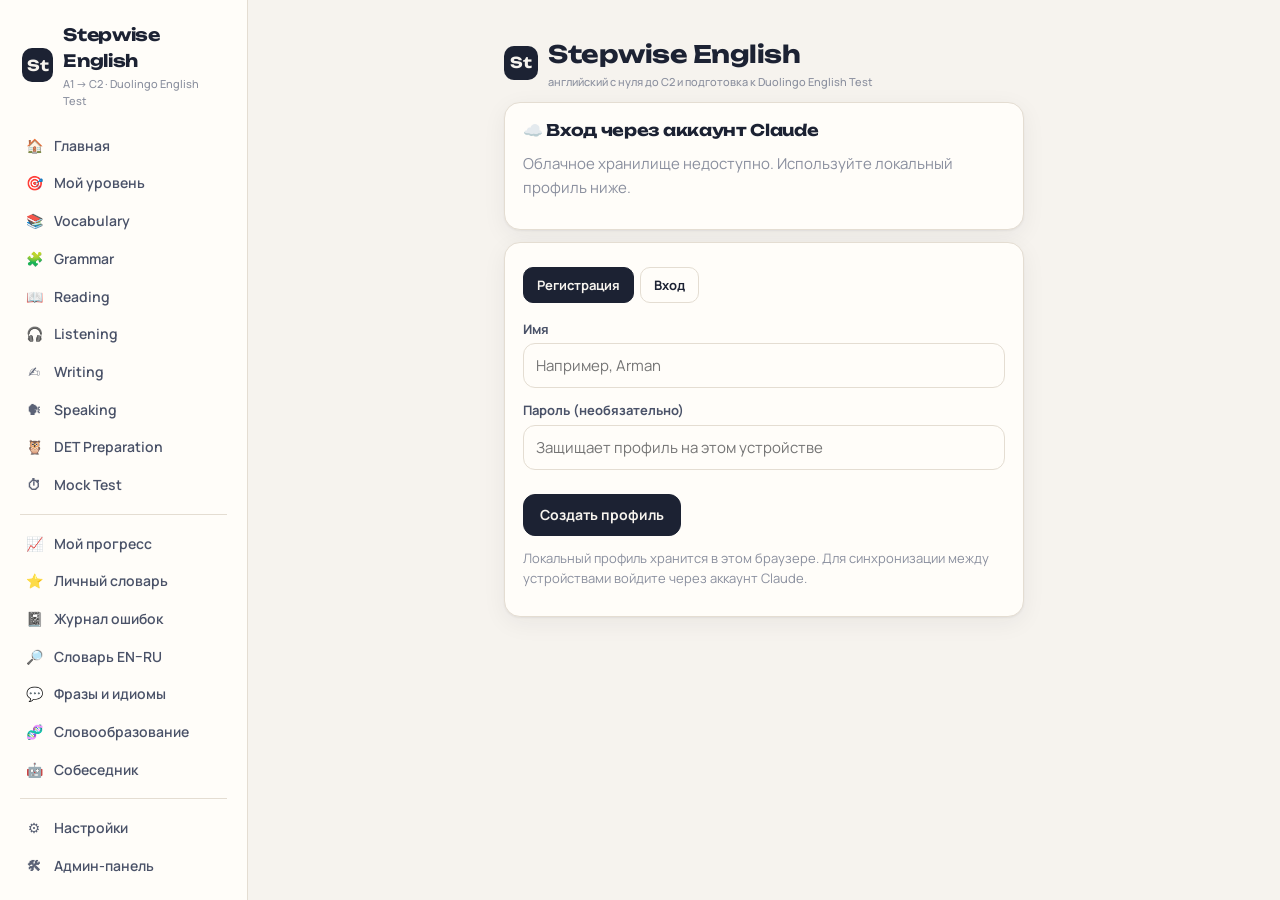
==== index.html @ ab7b6c10 "Stepwise English: платформа изучения английского A1–C2 и подготовки к DET Co-Authored-By: Claude Opu" ====
<!DOCTYPE html>
<html lang="ru">
<head>
<meta charset="utf-8">
<meta name="viewport" content="width=device-width, initial-scale=1">
<title>Stepwise English — английский A1–C2 и подготовка к DET</title>
<link rel="preconnect" href="https://fonts.googleapis.com">
<link href="https://fonts.googleapis.com/css2?family=Manrope:wght@400;500;600;700;800&family=Unbounded:wght@600;700&family=Noto+Sans:wght@400;500&display=swap" rel="stylesheet">
<style>
:root{
  --bg:#f6f3ee;--surface:#fffdf9;--surface2:#f0ebe3;--ink:#1c2233;--ink2:#4a5268;--muted:#8a8f9e;
  --line:#e4ddd2;--accent:#e2553f;--accent-soft:#fbe3dd;--teal:#1d8a7a;--teal-soft:#d9f0eb;
  --gold:#c98b12;--gold-soft:#f7ead0;--violet:#5b4fc4;--violet-soft:#e6e3fa;--bad:#c63a3a;--good:#1d8a5a;
  --radius:16px;--shadow:0 1px 2px rgba(28,34,51,.06),0 6px 24px rgba(28,34,51,.06);
  --font:"Manrope",system-ui,sans-serif;--display:"Unbounded","Manrope",sans-serif;
}
[data-theme=dark]{
  --bg:#12151e;--surface:#1a1e2a;--surface2:#232838;--ink:#eef0f5;--ink2:#b7bccb;--muted:#7d8397;
  --line:#2c3244;--accent:#ff7a63;--accent-soft:#3a2420;--teal:#3cc2ac;--teal-soft:#183530;
  --gold:#e8b44a;--gold-soft:#3a3020;--violet:#9a90ff;--violet-soft:#27254a;--bad:#ff6b6b;--good:#4bd08f;
  --shadow:0 1px 2px rgba(0,0,0,.3),0 8px 28px rgba(0,0,0,.25);
}
*{box-sizing:border-box}
html,body{margin:0;background:var(--bg);color:var(--ink);font-family:var(--font);font-size:15px;line-height:1.55}
button,input,select,textarea{font:inherit;color:inherit}
a{color:var(--teal)}
.app{display:grid;grid-template-columns:248px 1fr;min-height:100vh}
.side{position:sticky;top:0;height:100vh;overflow-y:auto;padding:18px 12px;border-right:1px solid var(--line);background:var(--surface)}
.brand{display:flex;align-items:center;gap:10px;padding:4px 10px 18px;font-family:var(--display);font-weight:700;font-size:17px;letter-spacing:-.02em}
.brand .logo{width:34px;height:34px;border-radius:10px;background:var(--ink);color:var(--bg);display:grid;place-items:center;font-size:15px}
.brand small{display:block;font-family:var(--font);font-weight:500;font-size:11px;color:var(--muted);letter-spacing:0}
.nav a{display:flex;align-items:center;gap:10px;padding:8px 12px;border-radius:10px;color:var(--ink2);text-decoration:none;font-weight:600;font-size:14px}
.nav a:hover{background:var(--surface2)}
.nav a.on{background:var(--ink);color:var(--bg)}
.nav .ic{width:20px;text-align:center;opacity:.9}
.nav .sep{height:1px;background:var(--line);margin:10px 8px}
.main{min-width:0;padding:28px clamp(16px,4vw,48px) 80px;max-width:1180px}
.topbar{display:none}
h1,h2,h3{font-family:var(--display);letter-spacing:-.02em;line-height:1.2;margin:0 0 .5em}
h1{font-size:28px}h2{font-size:20px}h3{font-size:16px}
p{margin:0 0 .8em}
.sub{color:var(--ink2);margin-top:-4px}
.muted{color:var(--muted)}
.grid{display:grid;gap:14px}
.g2{grid-template-columns:repeat(auto-fill,minmax(300px,1fr))}
.g3{grid-template-columns:repeat(auto-fill,minmax(220px,1fr))}
.g4{grid-template-columns:repeat(auto-fill,minmax(170px,1fr))}
.card{background:var(--surface);border:1px solid var(--line);border-radius:var(--radius);padding:18px;box-shadow:var(--shadow)}
.card.link{cursor:pointer;transition:transform .15s,border-color .15s}
.card.link:hover{transform:translateY(-2px);border-color:var(--ink2)}
.card h3{margin-bottom:6px}
.row{display:flex;gap:10px;align-items:center;flex-wrap:wrap}
.between{justify-content:space-between}
.stack>*+*{margin-top:12px}
.btn{display:inline-flex;align-items:center;gap:8px;border:1px solid var(--line);background:var(--surface);padding:9px 16px;border-radius:12px;cursor:pointer;font-weight:700;font-size:14px;transition:all .12s}
.btn:hover{border-color:var(--ink2)}
.btn.pri{background:var(--ink);color:var(--bg);border-color:var(--ink)}
.btn.acc{background:var(--accent);color:#fff;border-color:var(--accent)}
.btn.sm{padding:5px 10px;font-size:13px;border-radius:9px}
.btn.ghost{background:transparent;border-color:transparent}
.btn:disabled{opacity:.45;cursor:not-allowed}
.icon-btn{width:34px;height:34px;border-radius:50%;border:1px solid var(--line);background:var(--surface);cursor:pointer;display:inline-grid;place-items:center;font-size:14px;padding:0}
.icon-btn:hover{border-color:var(--teal);color:var(--teal)}
.icon-btn.speaking{background:var(--teal);color:#fff;border-color:var(--teal)}
.pill{display:inline-block;padding:2px 9px;border-radius:99px;font-size:12px;font-weight:700;background:var(--surface2);color:var(--ink2)}
.lv{font-family:var(--display);font-size:11px;padding:3px 8px;border-radius:7px;font-weight:700;color:#fff}
.lv-A1{background:#3a9d6e}.lv-A2{background:#2a8a9e}.lv-B1{background:#4f6fd1}.lv-B2{background:#7a52c7}.lv-C1{background:#c2477d}.lv-C2{background:#c9552f}
input[type=text],input[type=search],input[type=number],input[type=password],select,textarea{width:100%;border:1px solid var(--line);background:var(--surface);border-radius:12px;padding:10px 12px;outline:none}
input:focus,select:focus,textarea:focus{border-color:var(--teal);box-shadow:0 0 0 3px var(--teal-soft)}
textarea{min-height:140px;resize:vertical;line-height:1.6}
label.f{display:block;font-weight:700;font-size:13px;margin-bottom:4px;color:var(--ink2)}
.bar{height:8px;border-radius:99px;background:var(--surface2);overflow:hidden}
.bar>i{display:block;height:100%;background:var(--teal);border-radius:99px;transition:width .4s}
.hero{background:var(--ink);color:var(--bg);border-radius:22px;padding:26px;position:relative;overflow:hidden}
.hero h1{color:var(--bg)}
.hero .sub{color:rgba(255,255,255,.7)}
[data-theme=dark] .hero{background:linear-gradient(135deg,#2a2f45,#1f2433);color:var(--ink)}
[data-theme=dark] .hero h1{color:var(--ink)}
.hero:after{content:"";position:absolute;right:-60px;top:-60px;width:220px;height:220px;border-radius:50%;background:var(--accent);opacity:.25}
.stat{font-family:var(--display);font-size:26px;font-weight:700}
.stat-l{font-size:12px;color:var(--muted);font-weight:600;text-transform:uppercase;letter-spacing:.04em}
.tabs{display:flex;gap:6px;flex-wrap:wrap;margin:6px 0 16px}
.tab{padding:7px 13px;border-radius:10px;border:1px solid var(--line);background:var(--surface);cursor:pointer;font-weight:700;font-size:13px}
.tab.on{background:var(--ink);color:var(--bg);border-color:var(--ink)}
table.t{width:100%;border-collapse:collapse;font-size:14px}
table.t th,table.t td{text-align:left;padding:8px 10px;border-bottom:1px solid var(--line);vertical-align:top}
table.t th{font-size:12px;color:var(--muted);text-transform:uppercase;letter-spacing:.04em}
.formula{font-family:ui-monospace,Menlo,monospace;background:var(--violet-soft);color:var(--violet);padding:10px 14px;border-radius:10px;font-weight:600;margin:6px 0}
.ex{border-left:3px solid var(--teal);padding:4px 12px;margin:6px 0}
.ex .ru{color:var(--muted);font-size:13.5px}
.warn{background:var(--gold-soft);border-radius:12px;padding:12px 14px}
.note{background:var(--teal-soft);border-radius:12px;padding:12px 14px}
.err{background:var(--accent-soft);border-radius:12px;padding:12px 14px}
.opt{display:block;width:100%;text-align:left;padding:12px 14px;border:1.5px solid var(--line);background:var(--surface);border-radius:12px;cursor:pointer;font-weight:600;margin:6px 0}
.opt:hover{border-color:var(--ink2)}
.opt.ok{border-color:var(--good);background:color-mix(in srgb,var(--good) 12%,var(--surface))}
.opt.no{border-color:var(--bad);background:color-mix(in srgb,var(--bad) 12%,var(--surface))}
.opt.sel{border-color:var(--teal);background:var(--teal-soft)}
.fb-ok{color:var(--good);font-weight:700}.fb-no{color:var(--bad);font-weight:700}
.flash{min-height:260px;display:flex;flex-direction:column;align-items:center;justify-content:center;text-align:center;gap:10px}
.flash .w{font-family:var(--display);font-size:34px;font-weight:700}
.ipa{font-family:"Noto Sans",system-ui,sans-serif;color:var(--violet)}
.rupr{color:var(--accent);font-weight:700}
.wcard{display:grid;grid-template-columns:1fr auto;gap:4px 12px;padding:12px 14px;border:1px solid var(--line);border-radius:14px;background:var(--surface);cursor:pointer}
.wcard:hover{border-color:var(--ink2)}
.wcard b{font-size:16px}
.modal-bg{position:fixed;inset:0;background:rgba(10,12,20,.55);display:flex;align-items:flex-start;justify-content:center;padding:5vh 12px;z-index:50;overflow-y:auto;animation:fade .15s}
.modal{background:var(--surface);border-radius:20px;max-width:720px;width:100%;padding:24px;box-shadow:0 20px 60px rgba(0,0,0,.3);position:relative}
.modal .x{position:absolute;right:14px;top:14px}
@keyframes fade{from{opacity:0}to{opacity:1}}
@keyframes up{from{opacity:0;transform:translateY(8px)}to{opacity:1;transform:none}}
.view{animation:up .25s}
.toast{position:fixed;bottom:20px;left:50%;transform:translateX(-50%);background:var(--ink);color:var(--bg);padding:10px 18px;border-radius:12px;font-weight:700;z-index:99;animation:up .2s}
.reading-text{font-size:17px;line-height:1.85}
.reading-text .tw{cursor:pointer;border-radius:4px}
.reading-text .tw:hover{background:var(--gold-soft)}
.reading-text .hl{background:var(--gold-soft)}
.pop{position:absolute;z-index:60;background:var(--surface);border:1px solid var(--line);box-shadow:var(--shadow);border-radius:14px;padding:12px 14px;max-width:300px;font-size:14px}
.diff del{color:var(--bad);text-decoration:line-through}
.diff ins{color:var(--good);text-decoration:none;font-weight:700}
.timer{font-family:var(--display);font-weight:700;font-size:18px;padding:4px 12px;border-radius:10px;background:var(--surface2)}
.timer.low{background:var(--accent);color:#fff}
.ctest input{width:auto;display:inline-block;padding:2px 4px;border-radius:6px;font-family:ui-monospace,monospace;font-size:15px;border:1px solid var(--line);min-width:2ch}
.ctest{line-height:2.3;font-size:16px}
.chips{display:flex;flex-wrap:wrap;gap:6px}
.chip{padding:6px 12px;border:1.5px solid var(--line);border-radius:10px;background:var(--surface);cursor:pointer;font-weight:600}
.chip.on{border-color:var(--teal);background:var(--teal-soft)}
.chat{display:flex;flex-direction:column;gap:10px;max-height:52vh;overflow-y:auto;padding:4px}
.msg{max-width:80%;padding:10px 14px;border-radius:14px;white-space:pre-wrap}
.msg.me{align-self:flex-end;background:var(--ink);color:var(--bg)}
.msg.bot{align-self:flex-start;background:var(--surface2)}
.msg .corr{margin-top:6px;font-size:13px;background:var(--gold-soft);color:var(--ink);padding:6px 9px;border-radius:9px}
.heat{display:grid;grid-template-columns:repeat(30,1fr);gap:3px}
.heat i{aspect-ratio:1;border-radius:3px;background:var(--surface2)}
.photo{width:100%;max-width:460px;border-radius:14px;border:1px solid var(--line);display:block}
.kbd{font-family:ui-monospace,monospace;background:var(--surface2);padding:1px 6px;border-radius:5px;font-size:12px}
.mic.on{background:var(--accent);color:#fff;border-color:var(--accent)}
.hide{display:none!important}
@media (max-width:880px){
  .app{grid-template-columns:1fr}
  .side{position:fixed;left:0;top:0;width:260px;z-index:40;transform:translateX(-100%);transition:transform .2s}
  .side.open{transform:none;box-shadow:0 0 0 100vmax rgba(0,0,0,.4)}
  .topbar{display:flex;align-items:center;gap:10px;position:sticky;top:0;z-index:30;background:var(--bg);padding:10px 14px;border-bottom:1px solid var(--line)}
  .main{padding:18px 14px 80px}
  h1{font-size:23px}
  .flash .w{font-size:28px}
}

</style>
</head>
<body>
<div class="app">
  <aside class="side" id="side">
    <div class="brand"><span class="logo">St</span><div>Stepwise English<small>A1 → C2 · Duolingo English Test</small></div></div>
    <nav class="nav" id="nav"></nav>
  </aside>
  <div>
    <div class="topbar"><button class="icon-btn" id="menuBtn" aria-label="Меню">☰</button><b style="font-family:var(--display)">Stepwise English</b></div>
    <main class="main" id="view"></main>
  </div>
</div>
<script>
const VOCAB_RAW = {};
// Формат строки: word|pos|перевод|IPA (UK)|русская подсказка|пример|перевод примера|тема|доп. (f:формы;s:синонимы;a:антонимы;c:сочетания;m:типичная ошибка)
VOCAB_RAW.A1 = `
hello|int|привет, здравствуйте|həˈləʊ|хэло́у|Hello, my name is Anna.|Здравствуйте, меня зовут Анна.|greet|s:hi;c:say hello
goodbye|int|до свидания|ˌɡʊdˈbaɪ|гудба́й|Goodbye, see you tomorrow!|До свидания, увидимся завтра!|greet|s:bye
please|adv|пожалуйста (просьба)|pliːz|пли:з|Can I have some water, please?|Можно мне воды, пожалуйста?|greet|m:В ответ на «спасибо» говорят не please, а You're welcome.
thank you|phr|спасибо|ˈθæŋk juː|сэ́нк ю: (θ — язык между зубами)|Thank you for your help.|Спасибо за помощь.|greet|s:thanks;c:thank you very much
sorry|adj|извините, жаль|ˈsɒri|со́ри|Sorry, I'm late.|Извините, я опоздал.|greet|c:I'm sorry;m:Чтобы привлечь внимание, лучше Excuse me, а не Sorry.
name|n|имя|neɪm|нэйм|What's your name?|Как тебя зовут?|greet|c:first name, surname
friend|n|друг, подруга|frend|фрэнд|She is my best friend.|Она моя лучшая подруга.|family|c:best friend, make friends
mother|n|мама, мать|ˈmʌðə|ма́зэ (ð — звонкий межзубный)|My mother is a doctor.|Моя мама — врач.|family|s:mum (UK), mom (US)
father|n|папа, отец|ˈfɑːðə|фа́:зэ|My father works in a bank.|Мой папа работает в банке.|family|s:dad
brother|n|брат|ˈbrʌðə|бра́зэ|I have one brother.|У меня один брат.|family
sister|n|сестра|ˈsɪstə|си́стэ|My sister is ten.|Моей сестре десять лет.|family
son|n|сын|sʌn|сан|Their son is a student.|Их сын — студент.|family
daughter|n|дочь|ˈdɔːtə|до́:тэ|They have a daughter.|У них есть дочь.|family|m:gh не читается
husband|n|муж|ˈhʌzbənd|ха́збэнд|Her husband is from Spain.|Её муж из Испании.|family
wife|n|жена|waɪf|вайф (w — губы трубочкой)|His wife is a teacher.|Его жена — учительница.|family|f:wives
child|n|ребёнок|tʃaɪld|чайлд|The child is sleeping.|Ребёнок спит.|family|f:children
baby|n|младенец|ˈbeɪbi|бэ́йби|The baby is crying.|Малыш плачет.|family
parents|n|родители|ˈpeərənts|пэ́эрэнтс|My parents live in Almaty.|Мои родители живут в Алматы.|family|m:parents — только родители, а не все родственники (relatives)
apple|n|яблоко|ˈæpl|э́пл (æ — широкое «э»)|I eat an apple every day.|Я ем яблоко каждый день.|food|c:apple juice
bread|n|хлеб|bred|брэд|We need some bread.|Нам нужен хлеб.|food|m:Неисчисляемое: some bread, a loaf of bread
water|n|вода|ˈwɔːtə|уо́:тэ|Can I have a glass of water?|Можно стакан воды?|food|m:Неисчисляемое: не «a water», а a glass of water
milk|n|молоко|mɪlk|милк|I drink milk in the morning.|Я пью молоко утром.|food
coffee|n|кофе|ˈkɒfi|ко́фи|Would you like some coffee?|Хотите кофе?|food
tea|n|чай|tiː|ти:|I drink tea with lemon.|Я пью чай с лимоном.|food
egg|n|яйцо|eɡ|эг|I have two eggs for breakfast.|На завтрак я ем два яйца.|food
cheese|n|сыр|tʃiːz|чи:з|This cheese is very good.|Этот сыр очень вкусный.|food
meat|n|мясо|miːt|ми:т|I don't eat meat.|Я не ем мясо.|food
fish|n|рыба|fɪʃ|фиш|We have fish for dinner.|На ужин у нас рыба.|food
rice|n|рис|raɪs|райс|Rice is popular in Asia.|Рис популярен в Азии.|food
breakfast|n|завтрак|ˈbrekfəst|брэ́кфэст|I have breakfast at 8.|Я завтракаю в 8.|food|c:have breakfast;m:Без артикля: have breakfast, не have a breakfast
lunch|n|обед|lʌntʃ|ланч|Let's have lunch together.|Давай пообедаем вместе.|food
dinner|n|ужин|ˈdɪnə|ди́нэ|Dinner is ready!|Ужин готов!|food
eat|v|есть, кушать|iːt|и:т|What do you eat for lunch?|Что ты ешь на обед?|food|f:ate, eaten
drink|v|пить|drɪŋk|дринк|I drink a lot of water.|Я пью много воды.|food|f:drank, drunk
house|n|дом (здание)|haʊs|ха́ус|They live in a big house.|Они живут в большом доме.|home|m:house — здание, home — «дом» как место, где живёшь
home|n|дом (родной)|həʊm|хо́ум|I go home at six.|Я иду домой в шесть.|home|m:go home — без предлога to
room|n|комната|ruːm|ру:м|My room is small.|Моя комната маленькая.|home
kitchen|n|кухня|ˈkɪtʃɪn|ки́чин|Mum is in the kitchen.|Мама на кухне.|home
bedroom|n|спальня|ˈbedruːm|бэ́друм|The bedroom is upstairs.|Спальня наверху.|home
table|n|стол|ˈteɪbl|тэ́йбл|The keys are on the table.|Ключи на столе.|home
chair|n|стул|tʃeə|чэ́э|Sit on this chair.|Садись на этот стул.|home
bed|n|кровать|bed|бэд|I go to bed at eleven.|Я ложусь спать в одиннадцать.|home|c:go to bed, make the bed
door|n|дверь|dɔː|до:|Please close the door.|Закрой, пожалуйста, дверь.|home
window|n|окно|ˈwɪndəʊ|уи́ндоу|Open the window, please.|Открой окно, пожалуйста.|home
shirt|n|рубашка|ʃɜːt|шё:т|He is wearing a white shirt.|На нём белая рубашка.|clothes
dress|n|платье|dres|дрэс|What a beautiful dress!|Какое красивое платье!|clothes
shoes|n|обувь, туфли|ʃuːz|шу:з|These shoes are new.|Эти туфли новые.|clothes
jacket|n|куртка, пиджак|ˈdʒækɪt|джэ́кит|Take your jacket, it's cold.|Возьми куртку, холодно.|clothes
trousers|n|брюки|ˈtraʊzəz|тра́узэз|My trousers are black.|Мои брюки чёрные.|clothes|s:pants (US);m:Всегда мн. число: my trousers are
hat|n|шляпа, шапка|hæt|хэт|Put on your hat.|Надень шапку.|clothes
wear|v|носить (одежду)|weə|уэ́э|I wear glasses.|Я ношу очки.|clothes|f:wore, worn;m:wear — носить на себе, carry — нести в руках
wake up|phr|просыпаться|weɪk ʌp|уэйк ап|I wake up at seven.|Я просыпаюсь в семь.|routine|f:woke up, woken up
get up|phr|вставать|ɡet ʌp|гэт ап|I get up early.|Я встаю рано.|routine
work|v|работать|wɜːk|уё:к|She works in an office.|Она работает в офисе.|routine|m:work — также «работа» (неисчисляемое): I have a lot of work
sleep|v|спать|sliːp|сли:п|Babies sleep a lot.|Младенцы много спят.|routine|f:slept, slept
wash|v|мыть, умываться|wɒʃ|уош|Wash your hands.|Помой руки.|routine
cook|v|готовить (еду)|kʊk|кук|My dad cooks very well.|Мой папа отлично готовит.|routine|m:cook — также «повар», а cooker — плита
go|v|идти, ехать|ɡəʊ|го́у|I go to school by bus.|Я езжу в школу на автобусе.|routine|f:went, gone
come|v|приходить|kʌm|кам|Come here, please.|Подойди сюда, пожалуйста.|routine|f:came, come
day|n|день|deɪ|дэй|Have a nice day!|Хорошего дня!|time
week|n|неделя|wiːk|уи:к|I work five days a week.|Я работаю пять дней в неделю.|time
month|n|месяц|mʌnθ|манс (θ — глухой межзубный)|My birthday is next month.|Мой день рождения в следующем месяце.|time
year|n|год|jɪə|йи́э|I am twenty years old.|Мне двадцать лет.|time|m:years old — не «have 20 years»
today|adv|сегодня|təˈdeɪ|тэдэ́й|It's hot today.|Сегодня жарко.|time
tomorrow|adv|завтра|təˈmɒrəʊ|тэмо́роу|See you tomorrow.|Увидимся завтра.|time
yesterday|adv|вчера|ˈjestədeɪ|йе́стэдэй|I was at home yesterday.|Вчера я был дома.|time
morning|n|утро|ˈmɔːnɪŋ|мо́:нинг|Good morning!|Доброе утро!|time|c:in the morning
evening|n|вечер|ˈiːvnɪŋ|и́:внинг|We watch TV in the evening.|Вечером мы смотрим телевизор.|time
night|n|ночь|naɪt|найт|Good night!|Спокойной ночи!|time|c:at night
hour|n|час|ˈaʊə|а́уэ (h не читается)|The lesson is one hour long.|Урок длится час.|time|m:an hour — с артиклем an, т.к. h немая
weather|n|погода|ˈweðə|уэ́зэ|The weather is nice today.|Сегодня хорошая погода.|weather|m:Неисчисляемое: не «a nice weather»
sun|n|солнце|sʌn|сан|The sun is shining.|Светит солнце.|weather
rain|n|дождь|reɪn|рэйн|I love the rain.|Я люблю дождь.|weather|c:heavy rain
snow|n|снег|snəʊ|сно́у|There is a lot of snow.|Много снега.|weather
hot|adj|жаркий, горячий|hɒt|хот|It's very hot in summer.|Летом очень жарко.|weather|a:cold
cold|adj|холодный|kəʊld|ко́улд|The water is cold.|Вода холодная.|weather|a:hot
red|adj|красный|red|рэд|I have a red car.|У меня красная машина.|colour
blue|adj|синий, голубой|bluː|блу:|The sky is blue.|Небо голубое.|colour
green|adj|зелёный|ɡriːn|гри:н|Green is my favourite colour.|Зелёный — мой любимый цвет.|colour
yellow|adj|жёлтый|ˈjeləʊ|йе́лоу|Bananas are yellow.|Бананы жёлтые.|colour
black|adj|чёрный|blæk|блэк|She has black hair.|У неё чёрные волосы.|colour|a:white
white|adj|белый|waɪt|уайт|Snow is white.|Снег белый.|colour
dog|n|собака|dɒɡ|дог|My dog is very friendly.|Моя собака очень дружелюбная.|animals
cat|n|кошка|kæt|кэт|The cat is on the sofa.|Кошка на диване.|animals
bird|n|птица|bɜːd|бё:д|A bird is singing.|Поёт птица.|animals
horse|n|лошадь|hɔːs|хо:с|Can you ride a horse?|Ты умеешь ездить верхом?|animals
music|n|музыка|ˈmjuːzɪk|мью́:зик|I listen to music every day.|Я слушаю музыку каждый день.|hobby|c:listen to music
book|n|книга|bʊk|бук|This book is interesting.|Эта книга интересная.|hobby|c:read a book
game|n|игра|ɡeɪm|гэйм|Let's play a game.|Давай поиграем.|hobby
play|v|играть|pleɪ|плэй|I play football on Sundays.|Я играю в футбол по воскресеньям.|hobby|m:play football (без the), play the piano (с the)
read|v|читать|riːd|ри:д|I read before bed.|Я читаю перед сном.|hobby|f:read /red/, read /red/
swim|v|плавать|swɪm|суим|Can you swim?|Ты умеешь плавать?|hobby|f:swam, swum
like|v|нравиться, любить|laɪk|лайк|I like chocolate.|Я люблю шоколад.|hobby|m:like + -ing: I like reading
love|v|любить|lʌv|лав|I love my family.|Я люблю свою семью.|hobby
school|n|школа|skuːl|ску:л|My school is near my house.|Моя школа рядом с домом.|school|c:at school, go to school
teacher|n|учитель|ˈtiːtʃə|ти́:чэ|Our teacher is very kind.|Наш учитель очень добрый.|school
student|n|студент, ученик|ˈstjuːdnt|стью́:дэнт|I am a student.|Я студент.|school
pen|n|ручка|pen|пэн|Can I borrow your pen?|Можно взять твою ручку?|school
learn|v|учить, изучать|lɜːn|лё:н|I learn English.|Я изучаю английский.|school|m:learn — учиться самому, teach — учить кого-то
write|v|писать|raɪt|райт|Write your name here.|Напиши здесь своё имя.|school|f:wrote, written
city|n|город|ˈsɪti|си́ти|London is a big city.|Лондон — большой город.|city|f:cities
street|n|улица|striːt|стри:т|I live on Green Street.|Я живу на Грин-стрит.|city|c:on the street
shop|n|магазин|ʃɒp|шоп|The shop opens at nine.|Магазин открывается в девять.|shop|s:store (US)
park|n|парк|pɑːk|па:к|Let's go to the park.|Пойдём в парк.|city
hospital|n|больница|ˈhɒspɪtl|хо́спитл|She is in hospital.|Она в больнице.|health
bank|n|банк|bæŋk|бэнк|The bank is closed today.|Банк сегодня закрыт.|city
car|n|машина, автомобиль|kɑː|ка:|My car is old.|Моя машина старая.|transport
bus|n|автобус|bʌs|бас|I take the bus to work.|Я езжу на работу на автобусе.|transport|c:by bus, take the bus
train|n|поезд|treɪn|трэйн|The train leaves at 10.|Поезд отправляется в 10.|transport
plane|n|самолёт|pleɪn|плэйн|We go by plane.|Мы летим самолётом.|transport
bike|n|велосипед|baɪk|байк|I ride my bike to school.|Я езжу в школу на велосипеде.|transport|s:bicycle
buy|v|покупать|baɪ|бай|I want to buy a new phone.|Я хочу купить новый телефон.|shop|f:bought, bought
money|n|деньги|ˈmʌni|ма́ни|I don't have much money.|У меня мало денег.|shop|m:Неисчисляемое: money is, не «money are»
price|n|цена|praɪs|прайс|What's the price of this bag?|Какая цена у этой сумки?|shop
cheap|adj|дешёвый|tʃiːp|чи:п|This hotel is cheap.|Этот отель дешёвый.|shop|a:expensive
expensive|adj|дорогой|ɪkˈspensɪv|икспэ́нсив|London is expensive.|Лондон дорогой.|shop|a:cheap
head|n|голова|hed|хэд|I have a headache.|У меня болит голова.|health
doctor|n|врач|ˈdɒktə|до́ктэ|You should see a doctor.|Тебе стоит сходить к врачу.|health
ill|adj|больной|ɪl|ил|I feel ill today.|Мне сегодня плохо.|health|s:sick
hotel|n|отель, гостиница|həʊˈtel|хоутэ́л|Our hotel is near the sea.|Наш отель у моря.|travel|m:Ударение на второй слог
holiday|n|отпуск, каникулы|ˈhɒlədeɪ|хо́лэдэй|We are on holiday.|Мы в отпуске.|travel|s:vacation (US);c:go on holiday
country|n|страна|ˈkʌntri|ка́нтри|Kazakhstan is a big country.|Казахстан — большая страна.|countries|f:countries
English|adj|английский|ˈɪŋɡlɪʃ|и́нглиш|I speak English.|Я говорю по-английски.|countries|m:Языки и национальности пишутся с заглавной буквы
job|n|работа, должность|dʒɒb|джоб|I love my job.|Я люблю свою работу.|jobs|m:job — исчисляемое (a job), work — неисчисляемое
nurse|n|медсестра, медбрат|nɜːs|нё:с|My aunt is a nurse.|Моя тётя — медсестра.|jobs
driver|n|водитель|ˈdraɪvə|дра́йвэ|He is a taxi driver.|Он таксист.|jobs
one|num|один|wʌn|уан|I have one cat.|У меня одна кошка.|numbers
three|num|три|θriː|сри: (θ — язык между зубами)|Three plus two is five.|Три плюс два — пять.|numbers|m:θ — не «с» и не «ф»: кончик языка между зубами
twenty|num|двадцать|ˈtwenti|туэ́нти|She is twenty.|Ей двадцать.|numbers
hundred|num|сто|ˈhʌndrəd|ха́ндрэд|A hundred people came.|Пришло сто человек.|numbers|m:two hundred — без -s
big|adj|большой|bɪɡ|биг|It's a big dog.|Это большая собака.|home|a:small;s:large
small|adj|маленький|smɔːl|смо:л|I live in a small town.|Я живу в маленьком городе.|home|a:big
good|adj|хороший|ɡʊd|гуд|This is a good idea.|Это хорошая идея.|greet|f:better, best;a:bad
bad|adj|плохой|bæd|бэд|The weather is bad.|Погода плохая.|weather|f:worse, worst;a:good
new|adj|новый|njuː|нью:|I have a new job.|У меня новая работа.|shop|a:old
old|adj|старый|əʊld|о́улд|My grandfather is old.|Мой дедушка старый.|family|a:new, young
happy|adj|счастливый, довольный|ˈhæpi|хэ́пи|I am very happy.|Я очень счастлив.|greet|a:sad
want|v|хотеть|wɒnt|уонт|I want a cup of tea.|Я хочу чашку чая.|shop|m:want to do: I want to go (не «I want go»)
have|v|иметь|hæv|хэв|I have two sisters.|У меня две сестры.|family|f:had, had
know|v|знать|nəʊ|но́у|I don't know.|Я не знаю.|school|f:knew, known;m:k не читается
speak|v|говорить|spiːk|спи:к|Do you speak English?|Вы говорите по-английски?|countries|f:spoke, spoken
`;
VOCAB_RAW.A2 = `
travel|v|путешествовать|ˈtrævl|трэ́вл|I love to travel by train.|Я люблю путешествовать на поезде.|travel2|c:travel abroad;m:travel — глагол/неисч., trip — конкретная поездка
trip|n|поездка|trɪp|трип|We had a great trip to Turkey.|У нас была отличная поездка в Турцию.|travel2|c:business trip, take a trip
passport|n|паспорт|ˈpɑːspɔːt|па́:спо:т|Don't forget your passport.|Не забудь паспорт.|travel2
luggage|n|багаж|ˈlʌɡɪdʒ|ла́гидж|My luggage is too heavy.|Мой багаж слишком тяжёлый.|travel2|s:baggage;m:Неисчисляемое: не «luggages»
ticket|n|билет|ˈtɪkɪt|ти́кит|I booked two tickets online.|Я забронировал два билета онлайн.|travel2|c:return ticket, one-way ticket
abroad|adv|за границей, за границу|əˈbrɔːd|эбро́:д|She works abroad.|Она работает за границей.|travel2|m:go abroad — без to
book|v|бронировать|bʊk|бук|I need to book a hotel.|Мне нужно забронировать отель.|travel2
arrive|v|прибывать|əˈraɪv|эра́йв|We arrived in Paris at night.|Мы прибыли в Париж ночью.|travel2|m:arrive in (город/страна), arrive at (здание); не «arrive to»
leave|v|уезжать, покидать; оставлять|liːv|ли:в|The train leaves at six.|Поезд уходит в шесть.|travel2|f:left, left
career|n|карьера|kəˈrɪə|кэри́э|She wants a career in medicine.|Она хочет карьеру в медицине.|work2|m:Ударение на второй слог
salary|n|зарплата|ˈsæləri|сэ́лэри|The salary is good.|Зарплата хорошая.|work2|s:wages
manager|n|менеджер, руководитель|ˈmænɪdʒə|мэ́ниджэ|Talk to the manager.|Поговорите с менеджером.|work2
interview|n|собеседование, интервью|ˈɪntəvjuː|и́нтэвью:|I have a job interview tomorrow.|Завтра у меня собеседование.|work2
colleague|n|коллега|ˈkɒliːɡ|ко́ли:г|My colleagues are friendly.|Мои коллеги дружелюбные.|work2
experience|n|опыт|ɪkˈspɪəriəns|икспи́эриэнс|Do you have any experience?|У вас есть опыт?|work2|m:опыт работы — неисч.: experience; «случай» — исч.: an experience
computer|n|компьютер|kəmˈpjuːtə|кэмпью́:тэ|I work on a computer all day.|Я весь день работаю за компьютером.|tech
download|v|скачивать|ˌdaʊnˈləʊd|даунло́уд|Download the app for free.|Скачайте приложение бесплатно.|tech
password|n|пароль|ˈpɑːswɜːd|па́:суё:д|Never share your password.|Никогда не сообщайте свой пароль.|tech
website|n|веб-сайт|ˈwebsaɪt|уэ́бсайт|Check our website.|Посмотрите наш сайт.|tech
message|n|сообщение|ˈmesɪdʒ|мэ́сидж|I sent you a message.|Я отправил тебе сообщение.|comm|c:send a message, leave a message
call|v|звонить|kɔːl|ко:л|Call me later.|Позвони мне позже.|comm|m:call somebody — без предлога: call me, не «call to me»
answer|v|отвечать|ˈɑːnsə|а́:нсэ|Please answer the question.|Пожалуйста, ответь на вопрос.|comm|m:answer the question — без to
explain|v|объяснять|ɪkˈspleɪn|икспле́йн|Can you explain this rule to me?|Можешь объяснить мне это правило?|comm|m:explain something to somebody, не «explain me»
relationship|n|отношения|rɪˈleɪʃnʃɪp|рилэ́йшншип|They have a good relationship.|У них хорошие отношения.|rel
married|adj|женатый, замужняя|ˈmærid|мэ́рид|They got married last year.|Они поженились в прошлом году.|rel|c:get married to somebody;m:married to, не «married with»
boyfriend|n|парень (бойфренд)|ˈbɔɪfrend|бо́йфрэнд|Her boyfriend is Italian.|Её парень — итальянец.|rel
angry|adj|сердитый, злой|ˈæŋɡri|э́нгри|Why are you angry?|Почему ты злишься?|emo|c:angry with somebody, angry about something
worried|adj|обеспокоенный|ˈwʌrid|уа́рид|I'm worried about the exam.|Я переживаю из-за экзамена.|emo|c:worried about
tired|adj|уставший|ˈtaɪəd|та́йэд|I'm too tired to cook.|Я слишком устал, чтобы готовить.|emo
bored|adj|скучающий|bɔːd|бо:д|I'm bored. Let's go out.|Мне скучно. Пойдём куда-нибудь.|emo|m:I'm bored — мне скучно; I'm boring — я скучный человек!
surprised|adj|удивлённый|səˈpraɪzd|сэпра́йзд|I was surprised by the news.|Я был удивлён новостью.|emo
afraid|adj|испуганный|əˈfreɪd|эфрэ́йд|She is afraid of spiders.|Она боится пауков.|emo|c:afraid of;s:scared
healthy|adj|здоровый, полезный|ˈhelθi|хэ́лси|Vegetables are healthy.|Овощи полезны.|life|a:unhealthy
exercise|n|упражнение, физкультура|ˈeksəsaɪz|э́ксэсайз|Exercise is good for you.|Физические упражнения полезны.|life|c:do exercise, take exercise
diet|n|рацион, диета|ˈdaɪət|да́йэт|I'm on a diet.|Я на диете.|life|c:a healthy diet, go on a diet
pain|n|боль|peɪn|пэйн|I have a pain in my back.|У меня болит спина.|life
medicine|n|лекарство; медицина|ˈmedsn|мэ́дсн|Take this medicine twice a day.|Принимайте это лекарство дважды в день.|life
exam|n|экзамен|ɪɡˈzæm|игзэ́м|I passed the exam!|Я сдал экзамен!|edu|c:pass/fail an exam, take an exam;m:«сдавать» = take, «сдать» = pass
subject|n|предмет (учебный)|ˈsʌbdʒɪkt|са́бджикт|Maths is my favourite subject.|Математика — мой любимый предмет.|edu
university|n|университет|ˌjuːnɪˈvɜːsəti|ю:нивё́:сэти|She studies at university.|Она учится в университете.|edu|m:a university — с a, т.к. начинается со звука /j/
mountain|n|гора|ˈmaʊntən|ма́унтэн|We climbed a mountain.|Мы поднялись на гору.|nature
river|n|река|ˈrɪvə|ри́вэ|The river is very wide.|Река очень широкая.|nature
forest|n|лес|ˈfɒrɪst|фо́рист|There are bears in the forest.|В лесу есть медведи.|nature
beach|n|пляж|biːtʃ|би:ч|Let's go to the beach.|Пойдём на пляж.|nature
island|n|остров|ˈaɪlənd|а́йлэнд|They live on an island.|Они живут на острове.|nature|m:s не читается
film|n|фильм|fɪlm|филм|Did you see the new film?|Ты видел новый фильм?|ent|s:movie (US)
concert|n|концерт|ˈkɒnsət|ко́нсэт|We went to a rock concert.|Мы ходили на рок-концерт.|ent
ticket office|n|касса|ˈtɪkɪt ˌɒfɪs|ти́кит офис|Buy tickets at the ticket office.|Купите билеты в кассе.|ent
match|n|матч|mætʃ|мэч|Did you watch the match?|Ты смотрел матч?|sport
team|n|команда|tiːm|ти:м|Our team won!|Наша команда выиграла!|sport
win|v|выигрывать|wɪn|уин|Who won the game?|Кто выиграл игру?|sport|f:won, won;a:lose;m:win a game, beat a person
lose|v|проигрывать; терять|luːz|лу:з|I lost my keys.|Я потерял ключи.|sport|f:lost, lost;m:Не путать с loose /luːs/ — свободный
spend|v|тратить; проводить (время)|spend|спэнд|I spend a lot on food.|Я много трачу на еду.|money|f:spent, spent;c:spend time
save|v|копить; спасать|seɪv|сэйв|I'm saving money for a car.|Я коплю деньги на машину.|money
pay|v|платить|peɪ|пэй|Can I pay by card?|Можно оплатить картой?|money|f:paid, paid;m:pay for something: pay for the ticket
cash|n|наличные|kæʃ|кэш|Do you have any cash?|У тебя есть наличные?|money
borrow|v|брать взаймы|ˈbɒrəʊ|бо́роу|Can I borrow your pen?|Можно одолжить твою ручку?|money|m:borrow — брать, lend — давать: Can you lend me?
clean|v|убирать, чистить|kliːn|кли:н|I clean my room on Saturdays.|Я убираю комнату по субботам.|house2
wash up|phr|мыть посуду|wɒʃ ˈʌp|уош ап|I'll wash up after dinner.|Я помою посуду после ужина.|house2|s:do the washing-up
neighbour|n|сосед|ˈneɪbə|нэ́йбэ|Our neighbours are noisy.|Наши соседи шумные.|city2|m:gh не читается; US: neighbor
traffic|n|движение, пробки|ˈtræfɪk|трэ́фик|There's a lot of traffic today.|Сегодня большие пробки.|city2|c:traffic jam;m:Неисчисляемое
crowded|adj|переполненный|ˈkraʊdɪd|кра́удид|The metro is crowded.|Метро переполнено.|city2
plan|n|план|plæn|плэн|What are your plans for the weekend?|Какие у тебя планы на выходные?|future|c:make plans
hope|v|надеяться|həʊp|хо́уп|I hope to see you soon.|Надеюсь скоро увидеться.|future
probably|adv|вероятно|ˈprɒbəbli|про́бэбли|I'll probably stay at home.|Я, вероятно, останусь дома.|future
remember|v|помнить|rɪˈmembə|римэ́мбэ|I remember my first day at school.|Я помню свой первый день в школе.|past|m:remember to do (не забыть сделать) / remember doing (помнить, что сделал)
forget|v|забывать|fəˈɡet|фэгэ́т|Don't forget to call me.|Не забудь мне позвонить.|past|f:forgot, forgotten
ago|adv|тому назад|əˈɡəʊ|эго́у|I met him two years ago.|Я встретил его два года назад.|past|m:ago ставится после периода и только с Past Simple
already|adv|уже|ɔːlˈredi|о:лрэ́ди|I've already eaten.|Я уже поел.|past
decide|v|решать|dɪˈsaɪd|диса́йд|We decided to stay.|Мы решили остаться.|future|c:decide to do
choose|v|выбирать|tʃuːz|чу:з|Choose the right answer.|Выберите правильный ответ.|future|f:chose, chosen
believe|v|верить|bɪˈliːv|били́:в|I don't believe you.|Я тебе не верю.|comm|c:believe in
important|adj|важный|ɪmˈpɔːtnt|импо́:тэнт|This is very important.|Это очень важно.|work2
difficult|adj|трудный|ˈdɪfɪkəlt|ди́фикэлт|The test was difficult.|Тест был трудным.|edu|s:hard;a:easy
easy|adj|лёгкий|ˈiːzi|и́:зи|This exercise is easy.|Это упражнение лёгкое.|edu|a:difficult
quiet|adj|тихий|ˈkwaɪət|куа́йэт|It's a quiet street.|Это тихая улица.|city2|m:Не путать с quite /kwaɪt/ — довольно
dangerous|adj|опасный|ˈdeɪndʒərəs|дэ́йнджэрэс|Swimming here is dangerous.|Здесь опасно плавать.|nature|a:safe
famous|adj|знаменитый|ˈfeɪməs|фэ́ймэс|He's a famous singer.|Он знаменитый певец.|ent|c:famous for
`;
VOCAB_RAW.B1 = `
achieve|v|достигать|əˈtʃiːv|эчи́:в|She achieved her goals.|Она достигла своих целей.|personal|c:achieve a goal, achieve success
opportunity|n|возможность|ˌɒpəˈtjuːnəti|опэтью́:нэти|This is a great opportunity.|Это отличная возможность.|personal|c:take an opportunity, miss an opportunity
challenge|n|вызов, трудная задача|ˈtʃælɪndʒ|чэ́линдж|Learning a language is a challenge.|Изучение языка — это вызов.|personal|c:face a challenge
improve|v|улучшать(ся)|ɪmˈpruːv|импру́:в|I want to improve my English.|Я хочу улучшить свой английский.|personal
confident|adj|уверенный|ˈkɒnfɪdənt|ко́нфидэнт|She feels confident now.|Теперь она чувствует себя уверенно.|personal|c:confident about/in
memory|n|воспоминание, память|ˈmeməri|мэ́мэри|I have good memories of school.|У меня хорошие воспоминания о школе.|personal
research|n|исследование|rɪˈsɜːtʃ|рисё́:ч|Scientists did research on sleep.|Учёные провели исследование сна.|science|m:Обычно неисчисляемое: do research, не «a research»
experiment|n|эксперимент|ɪkˈsperɪmənt|икспэ́римэнт|We did an experiment in class.|Мы провели эксперимент на уроке.|science|c:carry out an experiment
invention|n|изобретение|ɪnˈvenʃn|инвэ́ншн|The phone is a great invention.|Телефон — великое изобретение.|science|f:invent, inventor
device|n|устройство|dɪˈvaɪs|дива́йс|Turn off all electronic devices.|Выключите все электронные устройства.|science
environment|n|окружающая среда|ɪnˈvaɪrənmənt|инва́йрэнмэнт|We must protect the environment.|Мы должны защищать окружающую среду.|env|m:the environment — с артиклем в значении «природа»
pollution|n|загрязнение|pəˈluːʃn|пэлу́:шн|Air pollution is a big problem.|Загрязнение воздуха — большая проблема.|env|f:pollute
climate|n|климат|ˈklaɪmət|кла́ймэт|The climate is changing.|Климат меняется.|env|c:climate change
recycle|v|перерабатывать|ˌriːˈsaɪkl|ри:са́йкл|We recycle plastic and paper.|Мы перерабатываем пластик и бумагу.|env
waste|n|отходы; трата|weɪst|уэ́йст|It's a waste of time.|Это пустая трата времени.|env|c:a waste of time/money
energy|n|энергия|ˈenədʒi|э́нэджи|Solar energy is clean.|Солнечная энергия — чистая.|env
tradition|n|традиция|trəˈdɪʃn|трэди́шн|It's a family tradition.|Это семейная традиция.|culture|f:traditional
custom|n|обычай|ˈkʌstəm|ка́стэм|It's an old local custom.|Это старый местный обычай.|culture|m:customs — таможня
celebrate|v|праздновать|ˈselɪbreɪt|сэ́либрэйт|How do you celebrate New Year?|Как вы празднуете Новый год?|culture
belief|n|убеждение, вера|bɪˈliːf|били́:ф|People have different beliefs.|У людей разные убеждения.|culture
poverty|n|бедность|ˈpɒvəti|по́вэти|Millions live in poverty.|Миллионы живут в бедности.|social
unemployment|n|безработица|ˌʌnɪmˈplɔɪmənt|анимпло́ймэнт|Unemployment is rising.|Безработица растёт.|social
crime|n|преступность, преступление|kraɪm|крайм|Crime has fallen in the city.|Преступность в городе снизилась.|social|c:commit a crime
equal|adj|равный|ˈiːkwəl|и́:куэл|Everyone should have equal rights.|У всех должны быть равные права.|social
advertisement|n|реклама|ədˈvɜːtɪsmənt|эдвё́:тисмэнт|I saw an advertisement on TV.|Я увидел рекламу по телевизору.|media|s:advert, ad
journalist|n|журналист|ˈdʒɜːnəlɪst|джё́:нэлист|She works as a journalist.|Она работает журналистом.|media
article|n|статья|ˈɑːtɪkl|а́:тикл|I read an interesting article.|Я прочитал интересную статью.|media
broadcast|v|транслировать|ˈbrɔːdkɑːst|бро́:дка:ст|The match was broadcast live.|Матч транслировали в прямом эфире.|media|f:broadcast, broadcast
lecture|n|лекция|ˈlektʃə|лэ́кчэ|The lecture starts at ten.|Лекция начинается в десять.|uni|c:give/attend a lecture
degree|n|степень (учёная), диплом|dɪˈɡriː|дигри́:|She has a degree in law.|У неё диплом юриста.|uni|c:a degree in something
assignment|n|задание|əˈsaɪnmənt|эса́йнмэнт|I have to finish my assignment.|Мне нужно доделать задание.|uni
deadline|n|крайний срок|ˈdedlaɪn|дэ́длайн|The deadline is Friday.|Крайний срок — пятница.|uni|c:meet a deadline, miss a deadline
skill|n|навык|skɪl|скил|Communication is an important skill.|Общение — важный навык.|prof|c:develop skills
responsible|adj|ответственный|rɪˈspɒnsəbl|риспо́нсэбл|Who is responsible for this?|Кто за это отвечает?|prof|c:responsible for
promotion|n|повышение (по службе)|prəˈməʊʃn|прэмо́ушн|He got a promotion.|Его повысили.|prof
customer|n|клиент, покупатель|ˈkʌstəmə|ка́стэмэ|The customer is always right.|Клиент всегда прав.|business
profit|n|прибыль|ˈprɒfɪt|про́фит|The company made a profit.|Компания получила прибыль.|business|c:make a profit
company|n|компания|ˈkʌmpəni|ка́мпэни|He runs his own company.|Он руководит своей компанией.|business
behaviour|n|поведение|bɪˈheɪvjə|бихэ́йвйэ|His behaviour was strange.|Его поведение было странным.|psych|m:Неисчисляемое; US: behavior
personality|n|характер, личность|ˌpɜːsəˈnæləti|пё:сэнэ́лэти|She has a strong personality.|У неё сильный характер.|psych
stress|n|стресс|stres|стрэс|Exercise reduces stress.|Физнагрузка снижает стресс.|psych|f:stressful, stressed
anxious|adj|тревожный|ˈæŋkʃəs|э́нкшэс|I feel anxious before exams.|Я тревожусь перед экзаменами.|psych
symptom|n|симптом|ˈsɪmptəm|си́мптэм|What are your symptoms?|Какие у вас симптомы?|health2
recover|v|выздоравливать|rɪˈkʌvə|рика́вэ|He recovered quickly.|Он быстро поправился.|health2|c:recover from
commute|v|ездить на работу|kəˈmjuːt|кэмью́:т|I commute by train.|Я езжу на работу на поезде.|transport2
public transport|n|общественный транспорт|ˌpʌblɪk ˈtrænspɔːt|паблик трэ́нспо:т|Public transport is cheap here.|Общественный транспорт здесь дешёвый.|transport2
international|adj|международный|ˌɪntəˈnæʃnəl|интэнэ́шнл|It's an international company.|Это международная компания.|global
influence|n|влияние|ˈɪnfluəns|и́нфлуэнс|Parents have a big influence.|Родители оказывают большое влияние.|global|c:have an influence on
novel|n|роман|ˈnɒvl|но́вл|She wrote her first novel.|Она написала свой первый роман.|arts|m:novel — роман (книга), не «новелла»
exhibition|n|выставка|ˌeksɪˈbɪʃn|эксиби́шн|We went to an art exhibition.|Мы ходили на художественную выставку.|arts|m:h не читается
government|n|правительство|ˈɡʌvənmənt|га́вэнмэнт|The government made a new law.|Правительство приняло новый закон.|news
event|n|событие|ɪˈvent|ивэ́нт|It was the event of the year.|Это было событие года.|news
increase|v|увеличивать(ся)|ɪnˈkriːs|инкри́:с|Prices increased by 10%.|Цены выросли на 10%.|news|a:decrease;m:Глагол — ударение на 2-й слог, сущ. — на 1-й
reduce|v|сокращать|rɪˈdjuːs|ридью́:с|We need to reduce costs.|Нам нужно сократить расходы.|env|s:cut
suggest|v|предлагать|səˈdʒest|сэджэ́ст|I suggest going by train.|Я предлагаю поехать на поезде.|personal|m:suggest doing / suggest that…, не «suggest me to do»
avoid|v|избегать|əˈvɔɪd|эво́йд|Avoid eating late at night.|Избегайте поздней еды.|health2|m:avoid + -ing
consider|v|рассматривать, обдумывать|kənˈsɪdə|кэнси́дэ|I'm considering a new job.|Я рассматриваю новую работу.|prof|m:consider + -ing
however|adv|однако|haʊˈevə|хауэ́вэ|It was cheap. However, it was bad.|Это было дёшево. Однако плохо.|news
although|conj|хотя|ɔːlˈðəʊ|о:лзо́у|Although it rained, we went out.|Хотя шёл дождь, мы вышли.|news|m:Не используйте although и but в одном предложении
`;

VOCAB_RAW.B2 = `
analyse|v|анализировать|ˈænəlaɪz|э́нэлайз|We need to analyse the data.|Нам нужно проанализировать данные.|acad|s:examine;f:analysis, analytical;m:US: analyze
significant|adj|значительный, важный|sɪɡˈnɪfɪkənt|сигни́фикэнт|There was a significant increase.|Произошёл значительный рост.|acad|f:significance, significantly
evidence|n|доказательства|ˈevɪdəns|э́видэнс|There is no evidence for this.|Этому нет доказательств.|acad|m:Неисчисляемое: a piece of evidence
assume|v|предполагать, допускать|əˈsjuːm|эсью́:м|I assume you know the rules.|Полагаю, ты знаешь правила.|acad|f:assumption
approach|n|подход|əˈprəʊtʃ|эпро́уч|We need a new approach.|Нам нужен новый подход.|acad|c:approach to something
concept|n|понятие, концепция|ˈkɒnsept|ко́нсэпт|It's a difficult concept.|Это сложное понятие.|abstract
inflation|n|инфляция|ɪnˈfleɪʃn|инфлэ́йшн|Inflation reached 8%.|Инфляция достигла 8%.|econ
investment|n|инвестиция, вложение|ɪnˈvestmənt|инвэ́стмэнт|Education is a good investment.|Образование — хорошее вложение.|econ|c:make an investment
demand|n|спрос; требование|dɪˈmɑːnd|дима́:нд|Demand for electric cars is growing.|Спрос на электромобили растёт.|econ|a:supply
budget|n|бюджет|ˈbʌdʒɪt|ба́джит|We are on a tight budget.|У нас ограниченный бюджет.|econ
election|n|выборы|ɪˈlekʃn|илэ́кшн|The election is in March.|Выборы в марте.|politics|c:win/lose an election
policy|n|политика (курс), правила|ˈpɒləsi|по́лэси|The company changed its policy.|Компания изменила свои правила.|politics|m:policy — курс/правила; politics — политика как сфера
citizen|n|гражданин|ˈsɪtɪzn|си́тизн|Every citizen has the right to vote.|Каждый гражданин имеет право голоса.|politics
breakthrough|n|прорыв|ˈbreɪkθruː|брэ́йксру:|It was a major breakthrough.|Это был крупный прорыв.|innov
innovative|adj|инновационный|ˈɪnəveɪtɪv|и́нэвэйтив|They offer innovative solutions.|Они предлагают инновационные решения.|innov
hypothesis|n|гипотеза|haɪˈpɒθəsɪs|хайпо́сэсис|The results support the hypothesis.|Результаты подтверждают гипотезу.|research|f:hypotheses
survey|n|опрос, обзор|ˈsɜːveɪ|сё́:вэй|A survey of 1,000 people was done.|Был проведён опрос 1000 человек.|research|c:carry out a survey
data|n|данные|ˈdeɪtə|дэ́йтэ|The data shows a clear trend.|Данные показывают явную тенденцию.|research|m:В разговоре и науке допустимо и data is, и data are
negotiate|v|вести переговоры|nɪˈɡəʊʃieɪt|ниго́ушиэйт|We negotiated a better price.|Мы договорились о лучшей цене.|bizcomm|f:negotiation
proposal|n|предложение (деловое)|prəˈpəʊzl|прэпо́узл|They accepted our proposal.|Они приняли наше предложение.|bizcomm
deforestation|n|вырубка лесов|ˌdiːˌfɒrɪˈsteɪʃn|ди:фористэ́йшн|Deforestation threatens wildlife.|Вырубка лесов угрожает дикой природе.|envprob
emission|n|выброс|ɪˈmɪʃn|ими́шн|We must cut carbon emissions.|Мы должны сократить выбросы углерода.|envprob
sustainable|adj|устойчивый, экологичный|səˈsteɪnəbl|сэстэ́йнэбл|We need sustainable development.|Нам нужно устойчивое развитие.|envprob
shortage|n|нехватка|ˈʃɔːtɪdʒ|шо́:тидж|There's a water shortage.|Не хватает воды.|global2
migration|n|миграция|maɪˈɡreɪʃn|майгрэ́йшн|Migration has changed the city.|Миграция изменила город.|global2
justice|n|правосудие, справедливость|ˈdʒʌstɪs|джа́стис|They want justice.|Они хотят справедливости.|law
legal|adj|законный, правовой|ˈliːɡl|ли́:гл|Is it legal to park here?|Здесь можно законно парковаться?|law|a:illegal
guilty|adj|виновный|ˈɡɪlti|ги́лти|He was found guilty.|Его признали виновным.|law|a:innocent
moral|adj|моральный|ˈmɒrəl|мо́рэл|It's a moral question.|Это моральный вопрос.|ethics
fair|adj|справедливый|feə|фэ́э|That's not fair!|Это несправедливо!|ethics|a:unfair
artificial intelligence|n|искусственный интеллект|ˌɑːtɪfɪʃl ɪnˈtelɪdʒəns|а:тифишл интэ́лиджэнс|Artificial intelligence is changing jobs.|ИИ меняет профессии.|tech2|s:AI
privacy|n|конфиденциальность, частная жизнь|ˈprɪvəsi|при́вэси|Online privacy matters.|Конфиденциальность в сети важна.|tech2|m:US произношение /ˈpraɪvəsi/ «пра́йвэси»
curriculum|n|учебная программа|kəˈrɪkjələm|кэри́кьюлэм|Coding is in the school curriculum.|Программирование есть в школьной программе.|edusys|f:curricula
bias|n|предвзятость|ˈbaɪəs|ба́йэс|The report shows clear bias.|Отчёт явно предвзят.|mediainf|f:biased
reliable|adj|надёжный|rɪˈlaɪəbl|рила́йэбл|Is this source reliable?|Этот источник надёжен?|mediainf|a:unreliable
awareness|n|осведомлённость|əˈweənəs|эуэ́энэс|We need to raise awareness.|Нам нужно повысить осведомлённость.|abstract|c:raise awareness
freedom|n|свобода|ˈfriːdəm|фри́:дэм|Freedom of speech is important.|Свобода слова важна.|abstract
consequence|n|последствие|ˈkɒnsɪkwəns|ко́нсикуэнс|Think about the consequences.|Подумай о последствиях.|abstract|c:as a consequence
benefit|n|польза, выгода|ˈbenɪfɪt|бэ́нифит|The benefits are clear.|Польза очевидна.|abstract|c:benefit from
drawback|n|недостаток|ˈdrɔːbæk|дро́:бэк|The main drawback is the cost.|Главный недостаток — стоимость.|abstract|s:disadvantage
issue|n|проблема, вопрос|ˈɪʃuː|и́шу:|This is a serious issue.|Это серьёзная проблема.|abstract|c:address an issue
encourage|v|поощрять, побуждать|ɪnˈkʌrɪdʒ|инка́ридж|Teachers encourage students to read.|Учителя побуждают учеников читать.|edusys|c:encourage somebody to do
prevent|v|предотвращать|prɪˈvent|привэ́нт|How can we prevent this?|Как это предотвратить?|global2|c:prevent somebody from doing
rely on|phr|полагаться на|rɪˈlaɪ ɒn|рила́й он|You can rely on me.|Ты можешь на меня положиться.|abstract
cope with|phr|справляться с|kəʊp wɪð|ко́уп уиз|How do you cope with stress?|Как ты справляешься со стрессом?|psych2
point out|phr|указывать, отмечать|pɔɪnt ˈaʊt|пойнт а́ут|She pointed out a mistake.|Она указала на ошибку.|acad
carry out|phr|проводить, выполнять|ˈkæri aʊt|кэ́ри аут|They carried out a study.|Они провели исследование.|research
furthermore|adv|более того|ˌfɜːðəˈmɔː|фё:зэмо́:|Furthermore, it is cheaper.|Более того, это дешевле.|acad|s:moreover
whereas|conj|тогда как|weərˈæz|уээрэ́з|He likes tea, whereas she likes coffee.|Он любит чай, тогда как она — кофе.|acad
`;
VOCAB_RAW.C1 = `
ambiguous|adj|двусмысленный, неоднозначный|æmˈbɪɡjuəs|эмби́гьюэс|The wording is ambiguous.|Формулировка неоднозначна.|nuance|f:ambiguity
comprehensive|adj|всесторонний, исчерпывающий|ˌkɒmprɪˈhensɪv|комприхэ́нсив|We need a comprehensive review.|Нам нужен всесторонний обзор.|acadadv
inherent|adj|присущий, неотъемлемый|ɪnˈhɪərənt|инхи́эрэнт|There are inherent risks.|Существуют присущие риски.|acadadv|c:inherent in
substantial|adj|существенный|səbˈstænʃl|сэбстэ́ншл|A substantial amount of money.|Существенная сумма денег.|acadadv
undermine|v|подрывать|ˌʌndəˈmaɪn|андэма́йн|This could undermine trust.|Это может подорвать доверие.|discourse
advocate|v|выступать за, отстаивать|ˈædvəkeɪt|э́двэкэйт|She advocates reform.|Она выступает за реформу.|discourse|m:advocate something — без for (как глагол)
scrutiny|n|тщательная проверка|ˈskruːtəni|скру́:тэни|The plan came under scrutiny.|План подвергся тщательной проверке.|discourse
methodology|n|методология|ˌmeθəˈdɒlədʒi|мэсэдо́лэджи|The methodology was flawed.|Методология была ошибочной.|sciresearch
empirical|adj|эмпирический|ɪmˈpɪrɪkl|импи́рикл|There is little empirical evidence.|Эмпирических данных мало.|sciresearch
correlation|n|корреляция, взаимосвязь|ˌkɒrəˈleɪʃn|корэлэ́йшн|Correlation is not causation.|Корреляция — не причинность.|sciresearch
mitigate|v|смягчать, уменьшать|ˈmɪtɪɡeɪt|ми́тигэйт|Measures to mitigate the risks.|Меры по снижению рисков.|profcomm
stakeholder|n|заинтересованная сторона|ˈsteɪkhəʊldə|стэ́йкхоулдэ|All stakeholders were consulted.|Со всеми заинтересованными сторонами посоветовались.|profcomm
leverage|v|использовать (преимущество)|ˈliːvərɪdʒ|ли́:вэридж|We can leverage our experience.|Мы можем использовать наш опыт.|profcomm|m:US /ˈlevərɪdʒ/ «лэ́вэридж»
fiscal|adj|фискальный, бюджетный|ˈfɪskl|фи́скл|Fiscal policy was tightened.|Бюджетную политику ужесточили.|econadv
recession|n|рецессия, спад|rɪˈseʃn|рисэ́шн|The economy fell into recession.|Экономика вошла в рецессию.|econadv
paradigm|n|парадигма|ˈpærədaɪm|пэ́рэдайм|A paradigm shift in medicine.|Смена парадигмы в медицине.|philos|m:g не читается
notion|n|представление, понятие|ˈnəʊʃn|но́ушн|I reject the notion that…|Я отвергаю представление, что…|philos
inequality|n|неравенство|ˌɪnɪˈkwɒləti|иникуо́лэти|Income inequality is growing.|Неравенство доходов растёт.|socio
marginalised|adj|маргинализированный, отверженный|ˈmɑːdʒɪnəlaɪzd|ма́:джинэлайзд|Support for marginalised groups.|Поддержка уязвимых групп.|socio
cognitive|adj|когнитивный|ˈkɒɡnətɪv|ко́гнэтив|Cognitive development in children.|Когнитивное развитие детей.|psychadv
resilience|n|устойчивость, жизнестойкость|rɪˈzɪliəns|рези́лиэнс|Children show great resilience.|Дети проявляют большую стойкость.|psychadv|f:resilient
narrative|n|повествование, нарратив|ˈnærətɪv|нэ́рэтив|The novel has a complex narrative.|У романа сложное повествование.|lit
nuance|n|нюанс, оттенок|ˈnjuːɑːns|нью́:а:нс|He missed the nuance.|Он не уловил нюанс.|nuance
compelling|adj|убедительный|kəmˈpelɪŋ|кэмпэ́линг|A compelling argument.|Убедительный аргумент.|argue
contend|v|утверждать|kənˈtend|кэнтэ́нд|Critics contend that it is unfair.|Критики утверждают, что это несправедливо.|argue
refute|v|опровергать|rɪˈfjuːt|рифью́:т|He refuted the claims.|Он опроверг утверждения.|argue
albeit|conj|хотя и|ˌɔːlˈbiːɪt|о:лби́:ит|It worked, albeit slowly.|Это сработало, хотя и медленно.|acadwrite
thereby|adv|тем самым|ˌðeəˈbaɪ|зээба́й|Costs fell, thereby increasing profit.|Затраты снизились, тем самым увеличив прибыль.|acadwrite
the tip of the iceberg|phr|верхушка айсберга|ðə ˌtɪp əv ði ˈaɪsbɜːɡ|зэ тип эв зи а́йсбё:г|These cases are the tip of the iceberg.|Эти случаи — лишь верхушка айсберга.|idiom
a double-edged sword|phr|палка о двух концах|ə ˌdʌbl edʒd ˈsɔːd|э дабл эджд со́:д|Fame is a double-edged sword.|Слава — палка о двух концах.|idiom|m:w в sword не читается
reluctant|adj|неохотный|rɪˈlʌktənt|рила́ктэнт|He was reluctant to agree.|Он неохотно согласился.|nuance|c:reluctant to do
meticulous|adj|скрупулёзный, дотошный|məˈtɪkjələs|мэти́кьюлэс|She is meticulous about details.|Она дотошна в деталях.|nuance
pursue|v|преследовать (цель), заниматься|pəˈsjuː|пэсью́:|She decided to pursue a career in law.|Она решила построить карьеру в юриспруденции.|profcomm
implement|v|внедрять, осуществлять|ˈɪmplɪment|и́мплимэнт|The plan was implemented in 2020.|План был реализован в 2020 году.|profcomm
`;
VOCAB_RAW.C2 = `
ubiquitous|adj|вездесущий, повсеместный|juːˈbɪkwɪtəs|ю:би́куитэс|Smartphones are now ubiquitous.|Смартфоны теперь повсюду.|nuance
quintessential|adj|типичнейший, эталонный|ˌkwɪntɪˈsenʃl|куинтисэ́ншл|A quintessential English village.|Эталонная английская деревня.|nuance
ostensibly|adv|якобы, по видимости|ɒˈstensəbli|остэ́нсэбли|He left, ostensibly for health reasons.|Он ушёл якобы по состоянию здоровья.|nuance
idiosyncratic|adj|своеобразный, свойственный лишь одному|ˌɪdiəsɪŋˈkrætɪk|идиэсинкрэ́тик|His style is highly idiosyncratic.|Его стиль весьма своеобразен.|nuance
juxtaposition|n|сопоставление, соседство|ˌdʒʌkstəpəˈzɪʃn|джакстэпэзи́шн|The juxtaposition of old and new.|Соседство старого и нового.|lit
epistemology|n|эпистемология (теория познания)|ɪˌpɪstəˈmɒlədʒi|ипистэмо́лэджи|A question of epistemology.|Вопрос эпистемологии.|philos
dichotomy|n|дихотомия, противопоставление|daɪˈkɒtəmi|дайко́тэми|A false dichotomy.|Ложная дихотомия.|philos
exacerbate|v|усугублять|ɪɡˈzæsəbeɪt|игзэ́сэбэйт|The drought exacerbated the crisis.|Засуха усугубила кризис.|argue
obfuscate|v|запутывать, затемнять|ˈɒbfʌskeɪt|о́бфаскэйт|The report obfuscates the facts.|Отчёт запутывает факты.|discourse
circumvent|v|обходить (правило)|ˌsɜːkəmˈvent|сё:кэмвэ́нт|They circumvented the rules.|Они обошли правила.|discourse
precarious|adj|шаткий, ненадёжный|prɪˈkeəriəs|прикэ́эриэс|A precarious situation.|Шаткое положение.|nuance
pervasive|adj|всепроникающий|pəˈveɪsɪv|пэвэ́йсив|The pervasive influence of media.|Всепроникающее влияние СМИ.|socio
vindicate|v|оправдывать, подтверждать правоту|ˈvɪndɪkeɪt|ви́ндикэйт|The results vindicated her theory.|Результаты подтвердили её теорию.|argue
incongruous|adj|неуместный, несообразный|ɪnˈkɒŋɡruəs|инко́нгруэс|The modern building looked incongruous.|Современное здание выглядело неуместно.|nuance
sycophantic|adj|подхалимский|ˌsɪkəˈfæntɪk|сикэфэ́нтик|A sycophantic interview.|Подхалимское интервью.|register
erudite|adj|эрудированный|ˈerudaɪt|э́рудайт|An erudite scholar.|Эрудированный учёный.|register
cogent|adj|убедительный, веский|ˈkəʊdʒənt|ко́уджэнт|A cogent argument.|Веский аргумент.|argue
tacit|adj|молчаливый, подразумеваемый|ˈtæsɪt|тэ́сит|Tacit approval.|Молчаливое одобрение.|nuance
paradoxically|adv|парадоксально|ˌpærəˈdɒksɪkli|пэрэдо́ксикли|Paradoxically, less is more.|Парадоксально, но меньше — значит больше.|acadwrite
notwithstanding|prep|несмотря на|ˌnɒtwɪθˈstændɪŋ|нотуисстэ́ндинг|Notwithstanding the risks, they went ahead.|Несмотря на риски, они продолжили.|acadwrite
salient|adj|наиболее заметный, существенный|ˈseɪliənt|сэ́йлиэнт|The salient points of the report.|Ключевые моменты отчёта.|acadwrite
hegemony|n|гегемония|hɪˈɡeməni|хигэ́мэни|Cultural hegemony.|Культурная гегемония.|politics2|m:UK также /hɪˈdʒeməni/
burgeoning|adj|бурно развивающийся|ˈbɜːdʒənɪŋ|бё́:джэнинг|A burgeoning tech industry.|Бурно растущая технологическая отрасль.|econ2
to cut corners|phr|халтурить, экономить на качестве|tə ˌkʌt ˈkɔːnəz|тэ кат ко́:нэз|They cut corners on safety.|Они сэкономили на безопасности.|idiom2
to split hairs|phr|придираться к мелочам|tə ˌsplɪt ˈheəz|тэ сплит хэ́эз|Let's not split hairs.|Не будем придираться к мелочам.|idiom2
a moot point|phr|спорный (или уже неактуальный) вопрос|ə ˌmuːt ˈpɔɪnt|э му:т по́йнт|Whether it was legal is a moot point.|Было ли это законно — вопрос спорный.|idiom2
in lieu of|prep|вместо|ɪn ˈljuː əv|ин лью: эв|Time off in lieu of payment.|Отгул вместо оплаты.|register
gratuitous|adj|ничем не оправданный, беспричинный|ɡrəˈtjuːɪtəs|грэтью́:итэс|Gratuitous violence in films.|Неоправданное насилие в фильмах.|lit
`;

// Учебная программа по грамматике. Темы с полным уроком — в GRAMMAR_LESSONS; остальные строятся через AI-генератор (с кешированием).
const GRAMMAR_TOPICS = {
A1:["Английский алфавит|alphabet","Личные местоимения|pronouns","Глагол To Be|to-be","Артикли A, An, The|articles","Единственное и множественное число|plural","Притяжательные местоимения|possessives","Указательные местоимения (this, that, these, those)|demonstratives","There is / There are|there-is","Have got / Has got|have-got","Present Simple|present-simple","Present Continuous|present-continuous","Повелительное наклонение|imperative","Предлоги места|prep-place","Предлоги времени|prep-time","Вопросительные слова|wh-words","Образование отрицаний|negatives","Can / Can't|can","Притяжательный падеж ('s)|possessive-s","Some / Any|some-any","Исчисляемые и неисчисляемые|countable","Простые сравнения|simple-comparisons"],
A2:["Past Simple|past-simple","Future Simple (will)|will","Be going to|going-to","Past Continuous|past-continuous","Present Perfect (введение)|pp-intro","Comparative and Superlative|comparatives","Adverbs of Frequency|frequency","Must / Have to / Should|must-have-to","Could / Couldn't|could","Much / Many / A lot of|much-many","Few / Little / A few / A little|few-little","Too / Enough|too-enough","Gerund and Infinitive (базовый)|ger-inf-basic","Zero Conditional|zero-cond","First Conditional|first-cond","Object Pronouns|object-pronouns","Relative Pronouns|relative-pronouns","Предлоги движения|prep-movement","Союзы и сложные предложения|conjunctions","Наречия и степени сравнения|adverbs"],
B1:["Present Perfect|present-perfect","Present Perfect Continuous|ppc","Past Perfect|past-perfect","Past Perfect Continuous|ppfc","Future Continuous|future-cont","Future Perfect (введение)|future-perfect","Обзор всех времён|tenses-review","Passive Voice|passive","Second Conditional|second-cond","Third Conditional (введение)|third-cond","Reported Speech|reported","Relative Clauses|relative-clauses","Defining and Non-defining Clauses|defining","Gerund and Infinitive|ger-inf","Modal Verbs of Deduction|deduction","Used to / Be used to / Get used to|used-to","Wish / If only|wish","Question Tags|question-tags","Phrasal Verbs|phrasal","Linking Words|linking","Indirect Questions|indirect-q"],
B2:["Все формы Future|future-all","Future Perfect Continuous|fpc","Все Perfect Tenses|perfect-all","Advanced Passive Voice|adv-passive","Mixed Conditionals|mixed-cond","Advanced Reported Speech|adv-reported","Causative Have / Get|causative","Inversion|inversion","Participle Clauses|participle","Reduced Relative Clauses|reduced-rel","Advanced Modal Verbs|adv-modals","Subjunctive Structures|subjunctive","Complex Sentence Structures|complex-sent","Advanced Gerund and Infinitive|adv-ger-inf","Emphasis Structures|emphasis","Advanced Linking Expressions|adv-linking","Formal and Informal Grammar|formal-informal","Advanced Phrasal Verbs|adv-phrasal","Complex Relative Clauses|complex-rel"],
C1:["Advanced Inversion|c-inversion","Cleft Sentences|cleft","Complex Conditionals|complex-cond","Advanced Subjunctive|c-subjunctive","Ellipsis and Substitution|ellipsis","Nominalisation|nominalisation","Advanced Participle Clauses|c-participle","Complex Passive Constructions|complex-passive","Advanced Discourse Markers|discourse"],
C2:["Nuanced Modal Meaning|nuanced-modals","Advanced Sentence Transformation|transformation","Formal Academic Structures|academic","Complex Verb Patterns|verb-patterns","Advanced Hedging|hedging","Register and Style|register","Advanced Punctuation|punctuation","Complex Clause Combinations|clause-comb","Rhetorical Structures|rhetorical"]
};
// q: вопрос; o: варианты; a: индекс верного (mc) или массив допустимых ответов (gap); e: объяснение
const GRAMMAR_LESSONS = {
"to-be":{level:"A1",title:"Глагол To Be",
explain:"<p>Глагол <b>to be</b> означает «быть, являться, находиться». В русском языке в настоящем времени мы его опускаем («Я студент»), а в английском он <b>обязателен</b>: <i>I <b>am</b> a student</i>.</p><p>В настоящем времени у него три формы: <b>am</b> (только с I), <b>is</b> (he, she, it и одно лицо/предмет), <b>are</b> (we, you, they и множественное число).</p>",
formulas:["Подлежащее + am / is / are + (существительное / прилагательное / место)"],
aff:[["I am (I'm) tired.","Я устал."],["She is (She's) a doctor.","Она врач."],["They are (They're) at home.","Они дома."]],
neg:[["I am not (I'm not) late.","Я не опоздал."],["He is not (isn't) English.","Он не англичанин."],["We are not (aren't) ready.","Мы не готовы."]],
q:[["Are you a student? — Yes, I am.","Ты студент? — Да."],["Is it cold? — No, it isn't.","Холодно? — Нет."],["Where are they?","Где они?"]],
table:"<table class='t'><tr><th>Лицо</th><th>+</th><th>−</th><th>?</th></tr><tr><td>I</td><td>am</td><td>am not</td><td>Am I…?</td></tr><tr><td>he / she / it</td><td>is</td><td>is not (isn't)</td><td>Is he…?</td></tr><tr><td>we / you / they</td><td>are</td><td>are not (aren't)</td><td>Are you…?</td></tr></table>",
exceptions:"<p>Формы <i>amn't</i> в стандартном английском нет. В вопросе с отрицанием используется <b>Aren't I…?</b> (<i>I'm right, aren't I?</i>).</p><p>Возраст выражается через to be: <i>I <b>am</b> 20</i>, а не «I have 20».</p>",
mistakes:["«I student» — пропуск глагола. Правильно: <b>I am a student</b>.","«I have 25 years» — правильно: <b>I am 25 (years old)</b>.","«He are…» — с he/she/it только <b>is</b>.","«I am agree» — agree уже глагол: <b>I agree</b>."],
ex:[{q:"She ___ my sister.",o:["am","is","are"],a:1,e:"She → is."},{q:"We ___ from Kazakhstan.",o:["is","am","are"],a:2,e:"We → are."},{q:"I ___ not hungry.",o:["am","is","are"],a:0,e:"I → am."},{q:"Напишите краткую форму: They are → ___",a:["they're"],e:"They are = They're."},{q:"___ your parents at home?",o:["Is","Are","Am"],a:1,e:"parents — мн. число → Are."},{q:"Переведите: Мне 30 лет.",a:["i am 30","i'm 30","i am 30 years old","i'm 30 years old","i am thirty","i'm thirty","i am thirty years old","i'm thirty years old"],e:"Возраст: I am 30 (years old)."}],
quiz:[{q:"It ___ very cold today.",o:["are","is","be"],a:1,e:"It → is."},{q:"Выберите правильный вопрос:",o:["You are ready?","Are you ready?","Do you ready?"],a:1,e:"В вопросе am/is/are ставится перед подлежащим."},{q:"He ___ a teacher. He's a doctor.",o:["isn't","aren't","not"],a:0,e:"he → isn't."}],
summary:"am — I; is — he/she/it; are — we/you/they. В вопросе глагол выносится вперёд, в отрицании добавляется not."},

"articles":{level:"A1",title:"Артикли A, An, The",
explain:"<p>Артикль — служебное слово перед существительным. В русском артиклей нет, поэтому это одна из самых трудных тем.</p><p><b>A / an</b> — неопределённый артикль: «один, какой-то», когда предмет упоминается впервые или неважно, какой именно. Используется только с исчисляемыми существительными в единственном числе. <b>An</b> ставится перед <b>гласным звуком</b>: <i>an apple, an hour</i>.</p><p><b>The</b> — определённый артикль: «тот самый», когда понятно, о чём речь, предмет уникален или уже упоминался.</p>",
formulas:["a + согласный звук: a book, a university /juː/","an + гласный звук: an egg, an hour /aʊə/","the + конкретный / известный предмет: the sun, the book I bought"],
aff:[["I have a cat. The cat is black.","У меня есть кошка. Кошка чёрная."],["She is an engineer.","Она инженер."],["The sun is hot.","Солнце горячее."]],
neg:[["I don't have a car.","У меня нет машины."],["It isn't an easy question.","Это непростой вопрос."]],
q:[["Is there a bank near here?","Здесь рядом есть банк?"],["Where is the bank?","Где (тот самый) банк?"]],
table:"<table class='t'><tr><th>Ситуация</th><th>Артикль</th><th>Пример</th></tr><tr><td>Профессия</td><td>a / an</td><td>He is a pilot.</td></tr><tr><td>Первое упоминание</td><td>a / an</td><td>I saw a film.</td></tr><tr><td>Уже знакомое</td><td>the</td><td>The film was great.</td></tr><tr><td>Единственное в мире</td><td>the</td><td>the moon, the internet</td></tr><tr><td>Общее понятие во мн. ч. / неисчисляемые</td><td>—</td><td>I like dogs. Water is important.</td></tr></table>",
exceptions:"<p>Без артикля: приёмы пищи (<i>have breakfast</i>), большинство стран и городов (<i>in France</i>, но <i>the USA, the UK</i>), языки (<i>speak English</i>), <i>go to school / bed / work</i> в значении основной функции.</p>",
mistakes:["«She is doctor» — с профессией нужен a: <b>She is a doctor</b>.","«a apple» — перед гласным звуком <b>an apple</b>.","«I like the music» в общем смысле — правильно <b>I like music</b>.","«an university» — university начинается со звука /j/: <b>a university</b>."],
ex:[{q:"I'd like ___ orange.",o:["a","an","the"],a:1,e:"orange начинается с гласного звука → an."},{q:"___ moon is beautiful tonight.",o:["A","An","The"],a:2,e:"Луна одна — the."},{q:"My father is ___ engineer.",o:["a","an","—"],a:1,e:"Профессия + гласный звук → an."},{q:"We waited for ___ hour.",o:["a","an","the"],a:1,e:"h не читается, первый звук — гласный /aʊ/ → an."},{q:"I love ___ chocolate. (в целом)",o:["a","the","—"],a:2,e:"Неисчисляемое в общем значении — без артикля."},{q:"Вставьте артикль: She goes to ___ university in London. (a / an)",a:["a"],e:"/juː/ — согласный звук → a."}],
quiz:[{q:"I saw a dog. ___ dog was very big.",o:["A","The","An"],a:1,e:"Второе упоминание → the."},{q:"Выберите правильное:",o:["He plays the football.","He plays football.","He plays a football."],a:1,e:"С видами спорта артикль не нужен."},{q:"Выберите правильное:",o:["an European city","a European city"],a:1,e:"European начинается со звука /j/ → a."}],
summary:"a/an — «какой-то, один из»; the — «тот самый, известный». Артикль выбирается по звуку, а не по букве."},

"present-simple":{level:"A1",title:"Present Simple",
explain:"<p><b>Present Simple</b> — настоящее простое время. Используется для <b>регулярных действий</b>, привычек, фактов и расписаний: <i>I drink coffee every morning</i>.</p><p>Главная особенность: с <b>he, she, it</b> к глаголу добавляется окончание <b>-s/-es</b>. Для вопросов и отрицаний нужен вспомогательный глагол <b>do / does</b>.</p>",
formulas:["+ I / you / we / they + V; he / she / it + V-s","− Подлежащее + don't / doesn't + V","? Do / Does + подлежащее + V?"],
aff:[["I work in a bank.","Я работаю в банке."],["She lives in Astana.","Она живёт в Астане."],["Water boils at 100°C.","Вода кипит при 100 °C."]],
neg:[["I don't like coffee.","Я не люблю кофе."],["He doesn't speak French.","Он не говорит по-французски."]],
q:[["Do you play tennis? — Yes, I do.","Ты играешь в теннис? — Да."],["Does she work here? — No, she doesn't.","Она здесь работает? — Нет."],["What time does the train leave?","Во сколько уходит поезд?"]],
table:"<table class='t'><tr><th>Окончание</th><th>Когда</th><th>Пример</th></tr><tr><td>-s</td><td>большинство глаголов</td><td>works, plays</td></tr><tr><td>-es</td><td>после -s, -sh, -ch, -x, -o</td><td>watches, goes, fixes</td></tr><tr><td>-ies</td><td>согласная + y</td><td>study → studies</td></tr></table><p class='muted'>Маркеры: always, usually, often, sometimes, never, every day, on Mondays.</p>",
exceptions:"<p><b>have → has</b> с he/she/it. После <b>does / doesn't</b> окончание -s <b>не ставится</b>: <i>Does he work?</i> (не «Does he works?»).</p>",
mistakes:["«He work» — потеряно -s: <b>He works</b>.","«Does she likes…?» — после does глагол без -s: <b>Does she like…?</b>","«I am work every day» — нельзя смешивать am и простой глагол: <b>I work every day</b>.","«He don't…» — с he/she/it: <b>doesn't</b>."],
ex:[{q:"She ___ (watch) TV every evening.",a:["watches"],e:"После -ch добавляем -es."},{q:"My parents ___ in a village.",o:["lives","live","living"],a:1,e:"parents = they → live."},{q:"___ he speak English?",o:["Do","Does","Is"],a:1,e:"he → Does."},{q:"I ___ eat meat.",o:["don't","doesn't","not"],a:0,e:"I → don't."},{q:"He ___ (study) at university.",a:["studies"],e:"Согласная + y → -ies."},{q:"Tom ___ (have) two cats.",a:["has"],e:"have → has с he/she/it."}],
quiz:[{q:"Выберите правильное:",o:["Does she works here?","Does she work here?","Do she work here?"],a:1,e:"Does + V без -s."},{q:"The shop ___ at 9 a.m.",o:["open","opens","is open at"],a:1,e:"Расписание, it → opens."},{q:"Where ___ you live?",o:["do","does","are"],a:0,e:"you → do."}],
summary:"Регулярные действия и факты. He/she/it + V-s. Вопросы и отрицания через do/does — тогда основной глагол без -s."},

"present-continuous":{level:"A1",title:"Present Continuous",
explain:"<p><b>Present Continuous</b> описывает действие, которое происходит <b>прямо сейчас</b> или в текущий период, а также запланированное будущее: <i>I'm meeting Tom tomorrow</i>.</p><p>Образуется из <b>am / is / are</b> и глагола с окончанием <b>-ing</b>.</p>",
formulas:["+ Подлежащее + am / is / are + V-ing","− Подлежащее + am / is / are + not + V-ing","? Am / Is / Are + подлежащее + V-ing?"],
aff:[["I'm reading a book now.","Сейчас я читаю книгу."],["They are playing football.","Они играют в футбол."]],
neg:[["She isn't working today.","Сегодня она не работает."],["We aren't watching TV.","Мы не смотрим телевизор."]],
q:[["What are you doing?","Что ты делаешь?"],["Is it raining?","Идёт дождь?"]],
table:"<table class='t'><tr><th>Правило -ing</th><th>Пример</th></tr><tr><td>обычно + ing</td><td>read → reading</td></tr><tr><td>немое -e убираем</td><td>write → writing</td></tr><tr><td>краткий ударный слог: удваиваем согласную</td><td>run → running, sit → sitting</td></tr><tr><td>-ie → -ying</td><td>lie → lying</td></tr></table>",
exceptions:"<p><b>Глаголы состояния</b> (know, like, love, want, need, understand, believe, own) обычно <b>не</b> используются в Continuous: <i>I know</i>, а не «I'm knowing».</p>",
mistakes:["«I reading» — пропущен am: <b>I'm reading</b>.","«I'm knowing the answer» — know не используется в Continuous: <b>I know</b>.","«She is work now» — нужен -ing: <b>She is working</b>."],
ex:[{q:"Look! It ___ (snow).",a:["is snowing","'s snowing"],e:"Действие сейчас: is + snowing."},{q:"I ___ to music right now.",o:["listen","am listening","listens"],a:1,e:"right now → Present Continuous."},{q:"They ___ dinner at the moment.",o:["are having","have","is having"],a:0,e:"they → are + having."},{q:"Напишите -ing форму: swim → ___",a:["swimming"],e:"Удваиваем m."},{q:"I ___ the answer.",o:["am knowing","know"],a:1,e:"know — глагол состояния."}],
quiz:[{q:"What ___ you doing?",o:["do","are","is"],a:1,e:"you → are."},{q:"She ___ now. Don't call her.",o:["sleeps","is sleeping","sleep"],a:1,e:"now → Continuous."},{q:"Выберите верное:",o:["I'm wanting tea.","I want tea."],a:1,e:"want — глагол состояния."}],
summary:"am/is/are + V-ing — действие в процессе сейчас. Глаголы состояния в Continuous не ставятся."},

"there-is":{level:"A1",title:"There is / There are",
explain:"<p>Конструкция <b>there is / there are</b> сообщает, что что-то <b>существует или находится</b> где-то: «Есть, имеется, находится». Русское «В комнате есть стол» = <i>There is a table in the room</i>.</p><p><b>There is</b> — с единственным числом и неисчисляемыми, <b>there are</b> — с множественным.</p>",
formulas:["There is (There's) + a/an + сущ. ед. ч. + место","There are + some / числительное + сущ. мн. ч. + место"],
aff:[["There is a park near my house.","Рядом с моим домом есть парк."],["There are two bedrooms in the flat.","В квартире две спальни."],["There is some milk in the fridge.","В холодильнике есть молоко."]],
neg:[["There isn't a lift.","Лифта нет."],["There aren't any shops here.","Здесь нет магазинов."]],
q:[["Is there a bank near here?","Здесь рядом есть банк?"],["Are there any questions?","Есть вопросы?"],["How many people are there?","Сколько там людей?"]],
exceptions:"<p>При перечислении глагол согласуется с <b>первым</b> предметом: <i>There <b>is</b> a sofa and two chairs</i>.</p>",
mistakes:["«In the room is a table» — по-английски: <b>There is a table in the room</b>.","«There are a cat» — с ед. числом <b>there is</b>.","«There have…» — нельзя, только <b>there is/are</b>."],
ex:[{q:"There ___ three cafés on this street.",o:["is","are"],a:1,e:"three cafés — мн. число."},{q:"There ___ some water in the bottle.",o:["is","are"],a:0,e:"water — неисчисляемое."},{q:"___ there a hospital in your town?",o:["Is","Are","Do"],a:0,e:"a hospital → Is there."},{q:"There aren't ___ eggs.",o:["some","any","a"],a:1,e:"В отрицании — any."},{q:"Переведите: На столе есть книга.",a:["there is a book on the table","there's a book on the table"],e:"There is + a book + on the table."}],
quiz:[{q:"There ___ a lot of people at the party.",o:["was","were","is"],a:1,e:"people — мн. число; прошедшее — were."},{q:"There ___ a bed and two chairs.",o:["is","are"],a:0,e:"Согласуем с первым: a bed."},{q:"Выберите верное:",o:["Is there any milk?","Are there any milk?"],a:0,e:"milk — неисчисляемое."}],
summary:"There is + ед. ч./неисчисляемое, There are + мн. ч. Место — в конце предложения."},

"can":{level:"A1",title:"Can / Can't",
explain:"<p><b>Can</b> — модальный глагол: «могу, умею, можно». Выражает умение, возможность и разрешение. После can глагол идёт <b>без to</b> и <b>без -s</b>, а сам can не меняется по лицам.</p>",
formulas:["Подлежащее + can / can't (cannot) + V","Can + подлежащее + V?"],
aff:[["I can swim.","Я умею плавать."],["She can speak three languages.","Она говорит на трёх языках."]],
neg:[["I can't drive.","Я не умею водить."],["You can't park here.","Здесь нельзя парковаться."]],
q:[["Can you help me?","Можешь помочь?"],["Can I sit here?","Можно здесь сесть?"]],
exceptions:"<p>Произношение: <b>can</b> /kən/ (безударно) и <b>can't</b> /kɑːnt/ (UK) или /kænt/ (US). Различайте по долгому гласному и ударению.</p><p>В прошедшем — <b>could</b>; в других временах — <b>be able to</b>: <i>I will be able to come</i>.</p>",
mistakes:["«She cans» — can не меняется: <b>she can</b>.","«I can to swim» — без to: <b>I can swim</b>.","«Do you can…?» — <b>Can you…?</b>"],
ex:[{q:"He ___ play the guitar.",o:["can","cans","can to"],a:0,e:"can не меняется и без to."},{q:"___ you speak Spanish?",o:["Do","Can","Are"],a:1,e:"Вопрос: Can you…?"},{q:"I can't ___ this word.",o:["to read","read","reading"],a:1,e:"После can — инфинитив без to."},{q:"Переведите: Я умею готовить.",a:["i can cook"],e:"I can cook."}],
quiz:[{q:"Выберите верное:",o:["She can sings.","She can sing.","She cans sing."],a:1,e:"can + V."},{q:"«Можно мне войти?»",o:["Can I come in?","Do I can come in?"],a:0,e:"Can I…?"},{q:"Прошедшее от can:",o:["canned","could","can't"],a:1,e:"could."}],
summary:"can + глагол без to. Одна форма для всех лиц. Отрицание — can't, вопрос — Can you…?"},

"plural":{level:"A1",title:"Единственное и множественное число",
explain:"<p>Большинство существительных образуют множественное число окончанием <b>-s</b>: <i>book → books</i>. Но есть правила написания и исключения, которые нужно запомнить.</p>",
formulas:["сущ. + s: cat → cats","-s, -sh, -ch, -x, -o + es: box → boxes, potato → potatoes","согласная + y → -ies: city → cities","-f / -fe → -ves: knife → knives"],
aff:[["I have two brothers.","У меня два брата."],["These boxes are heavy.","Эти коробки тяжёлые."]],
neg:[["There aren't many children here.","Здесь мало детей."]],
q:[["How many people are there?","Сколько там людей?"]],
table:"<table class='t'><tr><th>Ед. ч.</th><th>Мн. ч.</th></tr><tr><td>man</td><td>men</td></tr><tr><td>woman</td><td>women /ˈwɪmɪn/</td></tr><tr><td>child</td><td>children</td></tr><tr><td>person</td><td>people</td></tr><tr><td>foot</td><td>feet</td></tr><tr><td>tooth</td><td>teeth</td></tr><tr><td>mouse</td><td>mice</td></tr><tr><td>sheep, fish</td><td>sheep, fish</td></tr></table>",
exceptions:"<p>Только мн. число: <i>trousers, glasses, scissors, jeans</i>. Неисчисляемые не имеют мн. числа: <i>information, advice, news, furniture</i>.</p>",
mistakes:["«informations», «advices» — неисчисляемые, -s нельзя.","«childs», «mans» — исключения: <b>children, men</b>.","«peoples» в значении «люди» — правильно <b>people</b>."],
ex:[{q:"Множественное: baby → ___",a:["babies"],e:"согласная + y → ies."},{q:"Множественное: knife → ___",a:["knives"],e:"-fe → -ves."},{q:"Множественное: child → ___",a:["children"],e:"Исключение."},{q:"Множественное: tooth → ___",a:["teeth"],e:"Исключение."},{q:"Can you give me some ___?",o:["advices","advice"],a:1,e:"advice — неисчисляемое."}],
quiz:[{q:"Множественное от person:",o:["persons","people","peoples"],a:1,e:"people."},{q:"Множественное от bus:",o:["buss","buses","busies"],a:1,e:"-s → -es."},{q:"Выберите верное:",o:["The news is good.","The news are good."],a:0,e:"news — неисчисляемое, ед. ч."}],
summary:"Обычно +s; после шипящих +es; y → ies; f → ves. Учите исключения: men, women, children, people, feet, teeth."},

"past-simple":{level:"A2",title:"Past Simple",
explain:"<p><b>Past Simple</b> — простое прошедшее время. Описывает <b>завершённые действия в прошлом</b>, особенно когда указано время: <i>yesterday, last week, in 2010, two days ago</i>.</p><p>Правильные глаголы получают окончание <b>-ed</b>, неправильные имеют особую форму (2-я форма в таблице). В вопросах и отрицаниях используется <b>did</b>, а основной глагол возвращается в начальную форму.</p>",
formulas:["+ Подлежащее + V-ed / V2","− Подлежащее + didn't + V","? Did + подлежащее + V?"],
aff:[["I watched a film yesterday.","Вчера я посмотрел фильм."],["We went to Turkey last summer.","Прошлым летом мы ездили в Турцию."]],
neg:[["She didn't call me.","Она мне не позвонила."],["I didn't see him.","Я его не видел."]],
q:[["Did you sleep well?","Ты хорошо спал?"],["Where did you go?","Куда ты ходил?"]],
table:"<table class='t'><tr><th>V1</th><th>V2 (Past)</th><th>Перевод</th></tr><tr><td>go</td><td>went</td><td>идти</td></tr><tr><td>see</td><td>saw</td><td>видеть</td></tr><tr><td>buy</td><td>bought</td><td>покупать</td></tr><tr><td>take</td><td>took</td><td>брать</td></tr><tr><td>make</td><td>made</td><td>делать</td></tr><tr><td>write</td><td>wrote</td><td>писать</td></tr><tr><td>be</td><td>was / were</td><td>быть</td></tr></table><p class='muted'>Окончание -ed читается /t/ после глухих (worked), /d/ после звонких (played), /ɪd/ после t, d (wanted).</p>",
exceptions:"<p>Глагол <b>be</b> образует вопросы и отрицания без did: <i>Were you at home? I wasn't tired.</i></p>",
mistakes:["«Did you went?» — после did начальная форма: <b>Did you go?</b>","«I didn't saw» — <b>I didn't see</b>.","«Yesterday I go» — нужно прошедшее: <b>Yesterday I went</b>.","«I was go» — нельзя смешивать was и глагол: <b>I went</b>."],
ex:[{q:"I ___ (visit) my grandma last weekend.",a:["visited"],e:"Правильный глагол + ed."},{q:"She ___ (buy) a new dress.",a:["bought"],e:"buy — bought."},{q:"___ you see the match?",o:["Do","Did","Were"],a:1,e:"Прошлое → Did."},{q:"We didn't ___ anything.",o:["ate","eat","eaten"],a:1,e:"После didn't — начальная форма."},{q:"They ___ at the cinema yesterday.",o:["was","were","did"],a:1,e:"they → were."},{q:"He ___ (write) a letter.",a:["wrote"],e:"write — wrote."}],
quiz:[{q:"Выберите верное:",o:["Did she called?","Did she call?","Does she called?"],a:1,e:"Did + V."},{q:"Прошедшее от take:",o:["taked","took","taken"],a:1,e:"took."},{q:"I ___ him two days ago.",o:["have seen","saw","see"],a:1,e:"ago → Past Simple."}],
summary:"Завершённое действие в прошлом. V-ed или V2; вопросы и отрицания — did + V."},

"going-to":{level:"A2",title:"Be going to",
explain:"<p><b>Be going to</b> выражает <b>намерения и планы</b>, о которых решили заранее, а также <b>прогнозы на основе того, что мы видим</b> сейчас: <i>Look at the clouds — it's going to rain</i>.</p><p>Сравните с <b>will</b>: will — решение, принятое в момент речи, или общее предсказание.</p>",
formulas:["Подлежащее + am / is / are + going to + V"],
aff:[["I'm going to study medicine.","Я собираюсь изучать медицину."],["Be careful! You're going to fall.","Осторожно! Ты сейчас упадёшь."]],
neg:[["We aren't going to buy a car.","Мы не собираемся покупать машину."]],
q:[["What are you going to do tonight?","Что ты собираешься делать вечером?"]],
table:"<table class='t'><tr><th>will</th><th>be going to</th></tr><tr><td>Спонтанное решение: <i>I'll get it!</i></td><td>Заранее обдуманный план: <i>I'm going to paint the room.</i></td></tr><tr><td>Мнение о будущем: <i>I think he'll win.</i></td><td>Прогноз по признакам: <i>He's going to win — he's far ahead.</i></td></tr></table>",
exceptions:"<p>В разговоре часто звучит <b>gonna</b> (<i>I'm gonna…</i>) — это неформальное произношение, в письменной речи его не используют.</p>",
mistakes:["«I going to…» — пропущен am: <b>I'm going to</b>.","«She is going to goes» — после to глагол без -s: <b>going to go</b>."],
ex:[{q:"I ___ visit my parents next weekend.",o:["am going to","going to","will to"],a:0,e:"План → am going to."},{q:"Look at the sky! It ___ rain.",o:["will","is going to"],a:1,e:"Прогноз по признакам."},{q:"The phone is ringing. — I ___ answer it.",o:["'ll","'m going to"],a:0,e:"Спонтанное решение → will."},{q:"They ___ going to move to Almaty.",o:["is","are","am"],a:1,e:"they → are."}],
quiz:[{q:"Выберите верное:",o:["She going to study.","She is going to study.","She is going study."],a:1,e:"is going to + V."},{q:"Спонтанное решение:",o:["I'm going to help you!","I'll help you!"],a:1,e:"will."},{q:"What ___ you going to do?",o:["do","are","will"],a:1,e:"you → are: What are you going to do?"}],
summary:"am/is/are going to + V — планы и прогнозы по признакам. Will — спонтанные решения и мнения."},

"comparatives":{level:"A2",title:"Comparative and Superlative Adjectives",
explain:"<p><b>Сравнительная степень</b> (comparative) сравнивает два предмета: <i>bigger than</i>. <b>Превосходная</b> (superlative) выделяет один из группы: <i>the biggest</i>.</p><p>Короткие прилагательные (1 слог) получают <b>-er / -est</b>, длинные (от 2–3 слогов) — <b>more / most</b>.</p>",
formulas:["короткое: adj-er + than / the adj-est","длинное: more + adj + than / the most + adj","2 слога на -y: happy → happier → the happiest"],
aff:[["My brother is taller than me.","Мой брат выше меня."],["This is the most interesting book.","Это самая интересная книга."]],
neg:[["It isn't as cold as yesterday.","Не так холодно, как вчера."]],
q:[["Which is the longest river in the world?","Какая река самая длинная в мире?"]],
table:"<table class='t'><tr><th>Прил.</th><th>Comparative</th><th>Superlative</th></tr><tr><td>good</td><td>better</td><td>the best</td></tr><tr><td>bad</td><td>worse</td><td>the worst</td></tr><tr><td>far</td><td>further / farther</td><td>the furthest</td></tr><tr><td>big</td><td>bigger</td><td>the biggest</td></tr><tr><td>beautiful</td><td>more beautiful</td><td>the most beautiful</td></tr></table>",
exceptions:"<p>Удвоение согласной: <i>hot → hotter, big → bigger</i>. Равенство: <b>as … as</b> — <i>as tall as</i>.</p>",
mistakes:["«more better» — двойное сравнение: <b>better</b>.","«taller then me» — <b>than</b>, а не then.","«the most big» — короткое: <b>the biggest</b>.","«She is more tall» — <b>taller</b>."],
ex:[{q:"Russia is ___ (big) than France.",a:["bigger"],e:"Удваиваем g + er."},{q:"This is the ___ (good) day of my life.",a:["best"],e:"good → best."},{q:"English is ___ than Chinese.",o:["easyer","easier","more easy"],a:1,e:"y → ier."},{q:"It's the ___ expensive hotel in the city.",o:["most","more","much"],a:0,e:"the most + длинное прил."},{q:"My exam was ___ than yours.",o:["worse","badder","more bad"],a:0,e:"bad → worse."}],
quiz:[{q:"Выберите верное:",o:["She is more taller.","She is taller.","She is the more tall."],a:1,e:"taller."},{q:"This film is ___ interesting than that one.",o:["more","most","-er"],a:0,e:"more + interesting + than."},{q:"Mount Everest is ___ mountain in the world.",o:["the highest","higher","the most high"],a:0,e:"the highest."}],
summary:"Короткие: -er/-est; длинные: more/most. Исключения: good–better–best, bad–worse–worst."},

"first-cond":{level:"A2",title:"First Conditional",
explain:"<p><b>First Conditional</b> — реальное условие в будущем: если что-то произойдёт, то будет результат. <i>If it rains, we will stay at home.</i></p><p>Ключевое правило: в части с <b>if</b> используется <b>Present Simple</b>, хотя по смыслу это будущее. Русскоязычные часто ставят will после if — это ошибка.</p>",
formulas:["If + Present Simple, will + V","will + V + if + Present Simple"],
aff:[["If you study, you will pass the exam.","Если будешь заниматься, сдашь экзамен."],["I'll call you if I'm late.","Я позвоню, если опоздаю."]],
neg:[["If you don't hurry, you'll miss the bus.","Если не поторопишься, опоздаешь на автобус."]],
q:[["What will you do if it rains?","Что ты будешь делать, если пойдёт дождь?"]],
exceptions:"<p>Вместо will можно использовать <b>can, may, might, should</b> и повелительное наклонение: <i>If you see him, tell him to call me.</i> <b>Unless</b> = if not: <i>Unless you hurry, you'll be late.</i></p>",
mistakes:["«If it will rain…» — после if Present Simple: <b>If it rains</b>.","«If you will come, I will…» — <b>If you come, I'll…</b>"],
ex:[{q:"If it ___ (be) sunny tomorrow, we'll go to the beach.",a:["is"],e:"После if — Present Simple."},{q:"If we ___ now, we'll catch the train.",o:["will leave","leave","left"],a:1,e:"После if — Present Simple: leave."},{q:"I ___ you if I have time.",o:["help","will help","helped"],a:1,e:"Результат → will help."},{q:"If she ___ the bus, she'll be late.",o:["will miss","misses","missed"],a:1,e:"if + Present Simple."},{q:"___ you hurry, you'll miss the train.",o:["If","Unless","When"],a:1,e:"Unless = if not."}],
quiz:[{q:"Выберите верное:",o:["If I will see him, I'll tell him.","If I see him, I'll tell him."],a:1,e:"После if — без will."},{q:"If you ___ hungry, eat something.",o:["are","will be"],a:0,e:"if + Present Simple."},{q:"Тип условия «если пойдёт дождь, мы останемся дома»:",o:["Zero","First","Second"],a:1,e:"Реальное будущее — First."}],
summary:"If + Present Simple, will + V. Никакого will после if!"},

"pp-intro":{level:"A2",title:"Present Perfect (введение)",
explain:"<p><b>Present Perfect</b> связывает прошлое с настоящим: важен <b>результат</b> или <b>опыт</b>, а не точное время. <i>I have lost my keys</i> — «Я потерял ключи (и сейчас их нет)».</p><p>Образуется из <b>have / has</b> и <b>третьей формы глагола</b> (V3 / past participle).</p>",
formulas:["+ Подлежащее + have / has + V3","− Подлежащее + haven't / hasn't + V3","? Have / Has + подлежащее + V3?"],
aff:[["I have been to London.","Я бывал в Лондоне."],["She has finished her work.","Она закончила работу."]],
neg:[["I haven't seen this film.","Я не видел этот фильм."]],
q:[["Have you ever eaten sushi?","Ты когда-нибудь ел суши?"]],
table:"<table class='t'><tr><th>V1</th><th>V3</th></tr><tr><td>be</td><td>been</td></tr><tr><td>do</td><td>done</td></tr><tr><td>see</td><td>seen</td></tr><tr><td>eat</td><td>eaten</td></tr><tr><td>work</td><td>worked</td></tr></table><p class='muted'>Маркеры: ever, never, already, yet, just.</p>",
exceptions:"<p>С точным временем в прошлом (yesterday, in 2019, ago) Present Perfect <b>не используется</b> — нужен Past Simple.</p>",
mistakes:["«I have seen him yesterday» — с yesterday Past Simple: <b>I saw him yesterday</b>.","«She have done» — с she: <b>has</b>."],
ex:[{q:"I have never ___ (be) to Japan.",a:["been"],e:"have + V3: been."},{q:"She ___ just finished.",o:["have","has","is"],a:1,e:"she → has."},{q:"Have you ever ___ a horse?",o:["ride","rode","ridden"],a:2,e:"V3 — ridden."},{q:"I ___ him last week.",o:["have met","met"],a:1,e:"last week → Past Simple."}],
quiz:[{q:"Выберите верное:",o:["I have finished it yesterday.","I finished it yesterday."],a:1,e:"yesterday → Past Simple."},{q:"Have you ___ your homework yet?",o:["did","done","do"],a:1,e:"V3 — done."},{q:"Опыт в жизни:",o:["I was to Paris.","I have been to Paris."],a:1,e:"Опыт → Present Perfect."}],
summary:"have/has + V3 — результат и опыт без точного времени. С yesterday/ago — Past Simple."},

"present-perfect":{level:"B1",title:"Present Perfect",
explain:"<p>На уровне B1 Present Perfect используется в трёх основных значениях:</p><ol><li><b>Опыт</b>: <i>I've never tried skiing.</i></li><li><b>Результат в настоящем</b>: <i>He's broken his leg (and it's in plaster now).</i></li><li><b>Незаконченный период</b> с <b>for / since</b>: <i>I've lived here for five years</i> — «Я живу здесь пять лет (и сейчас тоже)».</li></ol><p>Русское настоящее время «живу пять лет» часто требует в английском именно Present Perfect.</p>",
formulas:["have / has + V3","for + период (for two years), since + точка отсчёта (since 2020)"],
aff:[["I've known her since school.","Я знаю её со школы."],["They've just arrived.","Они только что приехали."]],
neg:[["I haven't finished yet.","Я ещё не закончил."]],
q:[["How long have you worked here?","Сколько ты здесь работаешь?"],["Has the parcel arrived yet?","Посылка уже пришла?"]],
table:"<table class='t'><tr><th>Present Perfect</th><th>Past Simple</th></tr><tr><td>Время не указано / важен результат</td><td>Указано время в прошлом</td></tr><tr><td><i>I've lost my phone.</i></td><td><i>I lost my phone yesterday.</i></td></tr><tr><td>Период не закончен: <i>this week, today</i></td><td>Период закончен: <i>last week</i></td></tr></table>",
exceptions:"<p><b>been to</b> vs <b>gone to</b>: <i>He has been to Paris</i> (был и вернулся) / <i>He has gone to Paris</i> (уехал и сейчас там).</p>",
mistakes:["«I live here for five years» — <b>I have lived here for five years</b>.","«since two years» — с периодом <b>for</b>: for two years.","«When have you arrived?» — с when Past Simple: <b>When did you arrive?</b>"],
ex:[{q:"I ___ (know) him for ten years.",a:["have known","'ve known"],e:"Незаконченный период + for."},{q:"She has worked here ___ 2019.",o:["for","since","from"],a:1,e:"Точка отсчёта → since."},{q:"When ___ you start learning English?",o:["have","did"],a:1,e:"When → Past Simple."},{q:"Tom isn't here. He ___ to the shop.",o:["has been","has gone"],a:1,e:"Ушёл и ещё не вернулся → gone."},{q:"I've lived in Almaty ___ three years.",a:["for"],e:"Период → for."}],
quiz:[{q:"Выберите верное:",o:["I study English since 2020.","I have studied English since 2020."],a:1,e:"since → Present Perfect."},{q:"Have you finished ___?",o:["already","yet","ago"],a:1,e:"В вопросе в конце — yet."},{q:"I ___ my keys. I can't open the door.",o:["lost","have lost"],a:1,e:"Важен результат сейчас."}],
summary:"Опыт, результат, незаконченный период (for/since). С конкретным прошлым временем — Past Simple."},

"passive":{level:"B1",title:"Passive Voice",
explain:"<p><b>Страдательный залог</b> используется, когда важно действие или его объект, а не тот, кто его выполнил: <i>The museum was built in 1850</i>. Исполнитель вводится через <b>by</b>, если он важен.</p><p>Формула всегда одна: <b>be</b> в нужном времени + <b>V3</b>.</p>",
formulas:["Объект + be (в нужном времени) + V3 (+ by …)"],
aff:[["English is spoken all over the world.","На английском говорят по всему миру."],["The letter was written by my grandfather.","Письмо написал мой дедушка."],["The road is being repaired.","Дорогу ремонтируют."]],
neg:[["The room hasn't been cleaned.","Комнату не убрали."]],
q:[["When was the bridge built?","Когда построили мост?"],["Will the results be published?","Результаты опубликуют?"]],
table:"<table class='t'><tr><th>Время</th><th>Active</th><th>Passive</th></tr><tr><td>Present Simple</td><td>They make cars.</td><td>Cars are made.</td></tr><tr><td>Past Simple</td><td>They made cars.</td><td>Cars were made.</td></tr><tr><td>Present Continuous</td><td>They are making…</td><td>…are being made.</td></tr><tr><td>Present Perfect</td><td>They have made…</td><td>…have been made.</td></tr><tr><td>Future (will)</td><td>They will make…</td><td>…will be made.</td></tr><tr><td>Модальные</td><td>They must make…</td><td>…must be made.</td></tr></table>",
exceptions:"<p>Непереходные глаголы (arrive, happen, die) в пассив не ставятся: не «It was happened», а <b>It happened</b>.</p>",
mistakes:["«The house built in 1990» — пропущен be: <b>was built</b>.","«It was happened» — happen не бывает в пассиве.","«The book was wrote» — нужна V3: <b>written</b>."],
ex:[{q:"This bridge ___ (build) in 1900.",a:["was built"],e:"Past Simple Passive: was + built."},{q:"Coffee ___ in Brazil.",o:["grows","is grown","is growing"],a:1,e:"Present Simple Passive."},{q:"The results ___ tomorrow.",o:["will announce","will be announced"],a:1,e:"Future Passive: will be + V3."},{q:"My car ___ at the moment.",o:["is repaired","is being repaired"],a:1,e:"Continuous Passive: is being + V3."},{q:"The window has ___ broken.",a:["been"],e:"has been + V3."}],
quiz:[{q:"Выберите верное:",o:["The accident was happened at night.","The accident happened at night."],a:1,e:"happen — непереходный."},{q:"The film ___ by millions of people.",o:["has seen","has been seen"],a:1,e:"has been + V3."},{q:"Mistakes must ___.",o:["correct","be corrected"],a:1,e:"Модальный + be + V3."}],
summary:"be + V3. Время показывает глагол be. Исполнитель — через by, если важен."},

"second-cond":{level:"B1",title:"Second Conditional",
explain:"<p><b>Second Conditional</b> описывает <b>нереальную или маловероятную</b> ситуацию в настоящем или будущем: <i>If I had a million dollars, I would travel the world.</i> В русском это «если бы…, то…».</p><p>Хотя используется Past Simple, речь идёт <b>не о прошлом</b>, а о воображаемом настоящем.</p>",
formulas:["If + Past Simple, would + V"],
aff:[["If I were you, I would accept the offer.","На твоём месте я бы принял предложение."],["If she lived closer, we'd see her more often.","Если бы она жила ближе, мы бы видели её чаще."]],
neg:[["If I didn't have to work, I'd go with you.","Если бы мне не надо было работать, я бы пошёл с тобой."]],
q:[["What would you do if you won the lottery?","Что бы ты сделал, если бы выиграл в лотерею?"]],
exceptions:"<p>С <b>be</b> во всех лицах допустимо и рекомендуется в формальной речи <b>were</b>: <i>If I were…, If he were…</i>. Вместо would можно <b>could / might</b>.</p>",
mistakes:["«If I would have…» — после if без would: <b>If I had</b>.","«If I was you» — в стандартном варианте <b>If I were you</b>."],
ex:[{q:"If I ___ (have) more time, I would learn Japanese.",a:["had"],e:"if + Past Simple."},{q:"If he ___ rich, he would buy a yacht.",o:["is","were","would be"],a:1,e:"Нереальное: were."},{q:"I ___ help you if I could.",o:["will","would","am"],a:1,e:"Результат: would + V."},{q:"What would you do if you ___ a ghost?",o:["see","saw","would see"],a:1,e:"if + Past Simple."}],
quiz:[{q:"Выберите верное:",o:["If I would know, I would tell you.","If I knew, I would tell you."],a:1,e:"После if без would."},{q:"Second Conditional описывает:",o:["реальное будущее","нереальное настоящее/будущее","прошлое"],a:1,e:"Воображаемую ситуацию."},{q:"If I ___ you, I'd apologise.",o:["am","were","be"],a:1,e:"If I were you."}],
summary:"If + Past Simple, would + V — «если бы» о настоящем/будущем. If I were you — совет."},

"reported":{level:"B1",title:"Reported Speech",
explain:"<p><b>Косвенная речь</b> передаёт чужие слова. Если глагол-вводка в прошедшем времени (<i>said, told</i>), время в придаточном обычно <b>сдвигается на шаг назад</b> (backshift).</p><p>Также меняются местоимения и указатели времени и места: <i>now → then, today → that day, tomorrow → the next day, here → there</i>.</p>",
formulas:["say (that) + clause; tell + кого-то + (that) + clause","Вопросы: asked + if/whether + прямой порядок слов"],
aff:[["\"I'm tired.\" → She said (that) she was tired.","Она сказала, что устала."],["\"I will call you.\" → He told me he would call me.","Он сказал, что позвонит мне."]],
neg:[["\"I don't like it.\" → He said he didn't like it.","Он сказал, что ему это не нравится."]],
q:[["\"Where do you live?\" → She asked me where I lived.","Она спросила, где я живу."],["\"Are you OK?\" → He asked if I was OK.","Он спросил, всё ли у меня хорошо."]],
table:"<table class='t'><tr><th>Прямая речь</th><th>Косвенная</th></tr><tr><td>Present Simple</td><td>Past Simple</td></tr><tr><td>Present Continuous</td><td>Past Continuous</td></tr><tr><td>Present Perfect / Past Simple</td><td>Past Perfect</td></tr><tr><td>will</td><td>would</td></tr><tr><td>can</td><td>could</td></tr></table>",
exceptions:"<p>Если сказанное остаётся верным, сдвиг не обязателен: <i>He said the Earth goes round the Sun.</i> Если вводка в настоящем (<i>says</i>), сдвига нет.</p>",
mistakes:["«He said me» — <b>He told me</b> или <b>He said to me</b>.","«She asked where do I live» — в косвенном вопросе прямой порядок: <b>where I lived</b>."],
ex:[{q:"\"I am busy.\" → He said he ___ busy.",a:["was"],e:"am → was."},{q:"\"I can swim.\" → She said she ___ swim.",o:["can","could","would"],a:1,e:"can → could."},{q:"He ___ me that he was leaving.",o:["said","told","asked"],a:1,e:"tell + кого-то."},{q:"She asked me where I ___.",o:["did live","lived","do live"],a:1,e:"Прямой порядок, backshift."}],
quiz:[{q:"\"I will help.\" → He said he ___ help.",o:["will","would"],a:1,e:"will → would."},{q:"Выберите верное:",o:["She said me hello.","She told me hello.","She said hello to me."],a:2,e:"say something to someone."},{q:"\"Do you like jazz?\" → He asked ___ I liked jazz.",o:["that","if","do"],a:1,e:"Общий вопрос → if/whether."}],
summary:"Сдвиг времён назад после said/told. Косвенные вопросы — прямой порядок слов, if/whether для общих вопросов."},

"used-to":{level:"B1",title:"Used to / Be used to / Get used to",
explain:"<p>Три похожие конструкции с разным смыслом:</p><ul><li><b>used to + V</b> — прошлая привычка или состояние, которых больше нет: <i>I used to smoke</i> (раньше курил).</li><li><b>be used to + V-ing / сущ.</b> — быть привычным к чему-то: <i>I'm used to getting up early.</i></li><li><b>get used to + V-ing / сущ.</b> — привыкать: <i>You'll get used to the climate.</i></li></ul>",
formulas:["used to + V (инфинитив)","be / get used to + V-ing / существительное"],
aff:[["We used to live in a village.","Раньше мы жили в деревне."],["She's used to working at night.","Она привыкла работать по ночам."]],
neg:[["I didn't use to like vegetables.","Раньше я не любил овощи."]],
q:[["Did you use to play football?","Ты раньше играл в футбол?"],["Are you used to the noise?","Ты привык к шуму?"]],
exceptions:"<p>В вопросах и отрицаниях с did пишется <b>use to</b> (без d). Для прошлых повторяющихся действий также используется <b>would</b>, но не для состояний: <i>I would play outside</i>, но не «I would have a dog».</p>",
mistakes:["«I am used to get up early» — после be used to нужен -ing: <b>getting</b>.","«I use to live here» (о прошлом) — <b>I used to live</b>."],
ex:[{q:"I ___ play the piano when I was a child.",o:["used to","am used to","get used to"],a:0,e:"Прошлая привычка."},{q:"He is used to ___ (drive) on the left.",a:["driving"],e:"be used to + V-ing."},{q:"Did you ___ have long hair?",o:["used to","use to"],a:1,e:"После did — use to."},{q:"It took me a month to get used ___ the new job.",a:["to"],e:"get used to."}],
quiz:[{q:"«Я привык к холоду»:",o:["I used to the cold.","I'm used to the cold."],a:1,e:"be used to + сущ."},{q:"She ___ work here, but now she works at home.",o:["used to","is used to"],a:0,e:"Прошлое, которого нет."},{q:"You'll soon get used to ___ English every day.",o:["speak","speaking"],a:1,e:"get used to + V-ing."}],
summary:"used to + V — «раньше»; be used to + -ing — «привык»; get used to + -ing — «привыкать»."},

"mixed-cond":{level:"B2",title:"Mixed Conditionals",
explain:"<p><b>Смешанные условные</b> соединяют разные временные планы:</p><ul><li><b>Прошлое условие → настоящий результат</b>: <i>If I had studied medicine, I would be a doctor now.</i></li><li><b>Настоящее (постоянное) условие → прошлый результат</b>: <i>If I weren't so shy, I would have spoken to her yesterday.</i></li></ul>",
formulas:["If + Past Perfect, would + V (сейчас)","If + Past Simple, would have + V3 (тогда)"],
aff:[["If I had taken that job, I would live in London now.","Если бы я тогда согласился на ту работу, я бы сейчас жил в Лондоне."],["If she were more careful, she wouldn't have made that mistake.","Будь она внимательнее, она бы не допустила той ошибки."]],
neg:[["If we hadn't missed the flight, we wouldn't be stuck here.","Если бы мы не опоздали на рейс, мы бы здесь не застряли."]],
q:[["Would you be happier now if you had moved abroad?","Был бы ты сейчас счастливее, если бы переехал за границу?"]],
exceptions:"<p>Ориентируйтесь на маркеры времени: <i>now, today</i> подсказывают настоящий результат; <i>yesterday, last year</i> — прошлый.</p>",
mistakes:["«If I would have studied…» — после if без would.","Смешение: «If I had studied, I would have been a doctor now» — с <b>now</b> нужен <b>would be</b>."],
ex:[{q:"If I had saved money, I ___ rich now.",o:["would be","would have been"],a:0,e:"Результат сейчас → would be."},{q:"If he ___ afraid of flying, he would have come to the wedding.",o:["weren't","hadn't been"],a:0,e:"Постоянное состояние (боится вообще) → weren't."},{q:"If you ___ (listen) to me, you wouldn't be in trouble now.",a:["had listened"],e:"Прошлое условие → Past Perfect."}],
quiz:[{q:"If I ___ the train, I would be at home now.",o:["didn't miss","hadn't missed"],a:1,e:"Прошлое событие → Past Perfect."},{q:"If she spoke French, she ___ the job last year.",o:["would get","would have got"],a:1,e:"Прошлый результат → would have + V3."},{q:"Mixed conditional сочетает:",o:["разные временные планы","только прошлое","только будущее"],a:0,e:"Прошлое и настоящее."}],
summary:"Прошлое условие + настоящий результат: had V3 → would V. Постоянное условие + прошлый результат: V2 → would have V3."},

"inversion":{level:"B2",title:"Inversion",
explain:"<p><b>Инверсия</b> — обратный порядок слов (вспомогательный глагол перед подлежащим) в утвердительном предложении. Используется после <b>отрицательных и ограничительных</b> наречий в начале фразы, чтобы добавить эмфазу. Характерна для формального и письменного стиля.</p>",
formulas:["Never / Rarely / Seldom + aux + подлежащее + V","Not only + aux + S + V, but … also","Hardly / No sooner + had + S + V3 … when / than","Only then / Only after … + aux + S + V"],
aff:[["Never have I seen such a beautiful view.","Никогда я не видел такого красивого вида."],["Not only did he lie, but he also stole money.","Он не только солгал, но и украл деньги."],["No sooner had we arrived than it started to rain.","Не успели мы приехать, как пошёл дождь."]],
neg:[["Under no circumstances should you open this door.","Ни при каких обстоятельствах не открывайте эту дверь."]],
q:[["(Инверсия в условных) Had I known, I would have helped.","Знай я, я бы помог."]],
exceptions:"<p>Инверсия в условных без if: <i>Should you need help, call me</i> (= If you should need…); <i>Were I you…</i> (= If I were you); <i>Had I known…</i> (= If I had known).</p>",
mistakes:["«Never I have seen» — <b>Never have I seen</b>.","«Not only he is smart» — <b>Not only is he smart</b>.","«No sooner had we arrived when» — после no sooner: <b>than</b>."],
ex:[{q:"Rarely ___ such talent.",o:["I have seen","have I seen","I saw"],a:1,e:"Rarely + aux + S."},{q:"No sooner had she left ___ the phone rang.",o:["when","than","then"],a:1,e:"No sooner … than."},{q:"___ I known, I would have come.",o:["If","Had","Have"],a:1,e:"Had I known = If I had known."},{q:"Not only ___ (he / speak) French, but also Arabic. (Present Simple)",a:["does he speak"],e:"Not only + does + he + speak."}],
quiz:[{q:"Выберите верное:",o:["Seldom we go out.","Seldom do we go out."],a:1,e:"Инверсия с do."},{q:"Hardly had I sat down ___ the bell rang.",o:["than","when"],a:1,e:"Hardly … when."},{q:"___ you need any help, please let us know.",o:["Should","Would","Had"],a:0,e:"Should you = If you should."}],
summary:"Отрицательное наречие в начале → вспомогательный глагол перед подлежащим. Стиль — формальный."},

"cleft":{level:"C1",title:"Cleft Sentences",
explain:"<p><b>Расщеплённые предложения</b> выделяют одну часть высказывания, разбивая его на две. Это основной способ логического ударения в английском (в русском для этого часто меняют порядок слов или используют «именно»).</p><ul><li><b>It-cleft</b>: <i>It was John who broke the window</i> (Именно Джон…).</li><li><b>Wh-cleft</b>: <i>What I need is a holiday</i> (Что мне нужно, так это отпуск).</li><li><b>All-cleft</b>: <i>All I want is some peace</i> (Всё, чего я хочу…).</li></ul>",
formulas:["It + be + выделяемое + who / that + остальное","What + S + V + be + выделяемое","The thing / reason / place + (that / why / where) … + be …"],
aff:[["It was in Paris that they first met.","Именно в Париже они впервые встретились."],["What surprised me was his reaction.","Что меня удивило, так это его реакция."],["The reason I called is to apologise.","Я звоню, чтобы извиниться."]],
neg:[["It wasn't the price that worried me, it was the quality.","Меня волновала не цена, а качество."]],
q:[["Was it you who left the door open?","Это ты оставил дверь открытой?"]],
exceptions:"<p>После wh-cleft с глаголом действия часто используется инфинитив без to: <i>What he did was <b>call</b> the police.</i></p>",
mistakes:["«It was John which…» — о людях <b>who</b> или <b>that</b>.","«What I need it is…» — лишнее it: <b>What I need is…</b>"],
ex:[{q:"It was my sister ___ told me the news.",o:["which","who","what"],a:1,e:"О человеке — who/that."},{q:"___ I like about him is his honesty.",o:["That","What","Which"],a:1,e:"Wh-cleft: What…"},{q:"What she did ___ call the manager.",o:["was","is that","did"],a:0,e:"What she did was + V."},{q:"Выделите «вчера»: It was ___ that I saw him.",a:["yesterday"],e:"It was yesterday that…"}],
quiz:[{q:"Выберите верное:",o:["What I need it is sleep.","What I need is sleep."],a:1,e:"Без it."},{q:"«Именно в 1990 году…»:",o:["It was in 1990 that…","It was in 1990 which…"],a:0,e:"It was … that."},{q:"All I want ___ a cup of tea.",o:["is","are","that"],a:0,e:"All-cleft + is."}],
summary:"It is/was … who/that…; What … is/was … — способы выделить главное в предложении."}
};

// ===== READING =====
// типы вопросов: mc (выбор), tf (True/False/Not given), title, main, gap (вписать слово), ctx (значение по контексту)
const READING = [
{id:"r-a1-family",level:"A1",title:"My Family",topic:"Повседневная жизнь",
text:"My name is Dana. I am twenty-two years old and I live in Almaty with my family. My father is a doctor. He works in a big hospital. My mother is a teacher. She teaches English at a school near our house. I have one brother. His name is Arman and he is fifteen. He likes football and computer games. We have a cat. Her name is Luna. She is black and white. On Sundays we have lunch together and then we go to the park.",
qs:[{t:"mc",q:"Where does Dana live?",o:["In Astana","In Almaty","In London"],a:1},{t:"mc",q:"What is her mother's job?",o:["A doctor","A teacher","A student"],a:1},{t:"tf",q:"Arman is older than Dana.",a:"F"},{t:"gap",q:"The family goes to the ___ on Sundays.",a:["park"]},{t:"title",q:"Выберите лучший заголовок:",o:["A Day at School","Dana and Her Family","My Favourite Sport"],a:1}],
key:["hospital","teaches","together"]},
{id:"r-a2-trip",level:"A2",title:"A Weekend in the Mountains",topic:"Путешествия",
text:"Last weekend my friends and I went to the mountains. We left the city early on Saturday morning because we wanted to avoid the traffic. The journey took about two hours by car. When we arrived, the weather was cold but sunny. We walked for four hours and stopped by a beautiful lake for lunch. In the evening we stayed in a small wooden hotel. The rooms were simple, but the food was delicious. On Sunday it rained, so we played board games and talked a lot. It wasn't the trip we planned, but it was one of the best weekends of the year.",
qs:[{t:"mc",q:"Why did they leave early?",o:["To see the sunrise","To avoid the traffic","Because the hotel was far"],a:1},{t:"mc",q:"How long was the journey?",o:["Four hours","Two hours","One day"],a:1},{t:"tf",q:"It rained on Saturday.",a:"F"},{t:"ctx",q:"In the text, 'delicious' means…",o:["very tasty","very expensive","very simple"],a:0},{t:"main",q:"What is the main idea?",o:["The hotel was bad.","The trip was great even though plans changed.","Mountains are dangerous."],a:1}],
key:["avoid","journey","delicious","board games"]},
{id:"r-b1-sleep",level:"B1",title:"Why Teenagers Need More Sleep",topic:"Наука и здоровье",
text:"Many parents complain that their teenage children stay up late and find it impossible to get up in the morning. However, research suggests that this is not simply laziness. During adolescence, the body's internal clock changes, and teenagers naturally start to feel sleepy later in the evening. At the same time, they still need around eight to ten hours of sleep a night. Because most schools start early, many teenagers are constantly short of sleep. This can affect their memory, mood and ability to concentrate. Some schools in the United States have experimented with later start times, and early results show that students' attendance and grades have improved. Experts also recommend that teenagers avoid screens for an hour before bed, since the light from phones can make it even harder to fall asleep.",
qs:[{t:"main",q:"What is the main idea of the text?",o:["Teenagers are lazy.","Teenagers' sleep patterns are biological, and schools could adapt.","Phones are dangerous for health."],a:1},{t:"mc",q:"How much sleep do teenagers need?",o:["6–7 hours","8–10 hours","More than 12 hours"],a:1},{t:"tf",q:"Later start times have improved grades in some schools.",a:"T"},{t:"tf",q:"All schools in Europe have changed their start times.",a:"NG"},{t:"ctx",q:"'Short of sleep' means…",o:["not having enough sleep","sleeping in short periods","sleeping too much"],a:0},{t:"gap",q:"Experts recommend avoiding ___ for an hour before bed.",a:["screens"]}],
key:["adolescence","internal clock","concentrate","attendance"]},
{id:"r-b2-cities",level:"B2",title:"The Rise of the Fifteen-Minute City",topic:"Общество и город",
text:"The idea of the 'fifteen-minute city' has gained considerable attention among urban planners. The concept is straightforward: residents should be able to reach most of their daily needs — work, shops, schools, healthcare and green spaces — within a fifteen-minute walk or bike ride from home. Supporters argue that such neighbourhoods reduce car dependency, cut emissions and strengthen local communities. Paris has become the best-known example, having converted a number of roads into cycle lanes and pedestrian areas.\n\nCritics, however, point out several drawbacks. In many cities, housing in well-served areas is already expensive, and improving local services could push prices even higher, forcing lower-income residents out. Others worry that the model is difficult to apply to sprawling suburbs designed around the car. Nevertheless, most experts agree that the debate has encouraged cities to rethink how space is used, even if the fifteen-minute goal itself is not always achievable.",
qs:[{t:"title",q:"Choose the best title:",o:["Paris Bans Cars","A Popular Urban Idea and Its Limits","Why Suburbs Are Growing"],a:1},{t:"mc",q:"According to critics, what could happen to housing prices?",o:["They could fall.","They could rise further.","They would stay the same."],a:1},{t:"ctx",q:"'Sprawling' suburbs are…",o:["spread over a large area","very crowded and tall","newly built"],a:0},{t:"tf",q:"Experts agree the fifteen-minute goal is always achievable.",a:"F"},{t:"mc",q:"What does the author conclude?",o:["The idea has failed.","The debate is useful even if the goal is hard to reach.","Only Paris can use this model."],a:1}],
key:["urban planners","car dependency","drawbacks","sprawling"]},
{id:"r-c1-memory",level:"C1",title:"The Unreliable Witness",topic:"Психология",
text:"It is widely assumed that memory functions like a video recording, faithfully preserving events so that they can be replayed at will. Decades of psychological research, however, suggest otherwise. Memories are reconstructed each time they are recalled, and this process leaves them vulnerable to distortion. In a series of now-famous experiments, participants who watched footage of a car accident estimated significantly higher speeds when asked how fast the cars were going when they 'smashed' into each other, rather than when they 'hit' each other. Some even reported seeing broken glass that had never been there.\n\nThe implications for the justice system are profound. Eyewitness testimony, long regarded as among the most compelling forms of evidence, has been implicated in a substantial proportion of wrongful convictions later overturned by DNA analysis. This is not to say that witnesses are dishonest; rather, their confidence is often a poor indicator of accuracy. Consequently, many researchers advocate procedural reforms, such as recording a witness's initial level of certainty and ensuring that line-ups are conducted by officers who do not know which person is the suspect.",
qs:[{t:"main",q:"The main purpose of the passage is to…",o:["prove that witnesses lie","explain why memory is unreliable and what this means for justice","describe how DNA analysis works"],a:1},{t:"mc",q:"What did the word 'smashed' cause participants to do?",o:["Estimate lower speeds","Estimate higher speeds","Refuse to answer"],a:1},{t:"ctx",q:"'Overturned' (convictions) is closest in meaning to…",o:["confirmed","reversed","delayed"],a:1},{t:"tf",q:"The author believes most eyewitnesses are dishonest.",a:"F"},{t:"mc",q:"Which reform is mentioned?",o:["Banning eyewitness evidence","Line-ups run by officers unaware of the suspect","Using hypnosis"],a:1}],
key:["reconstructed","vulnerable","testimony","wrongful convictions","advocate"]},
{id:"r-c2-language",level:"C2",title:"Does Language Shape Thought?",topic:"Философия и лингвистика",
text:"Few ideas in linguistics have proved as seductive, or as contentious, as the notion that the language we speak determines the way we think. In its strong form, often attributed to Benjamin Lee Whorf, the hypothesis holds that speakers of different languages inhabit fundamentally different conceptual worlds. This deterministic version has been largely discredited: people evidently can think about concepts for which their language has no single word, and translation, however imperfect, remains possible.\n\nYet a more modest claim — that language may subtly influence habitual patterns of attention and memory — has enjoyed something of a revival. Studies have found, for instance, that speakers of languages which obligatorily distinguish between shades of blue are marginally faster at discriminating those shades. Such effects, while measurable, are hardly the radical relativism Whorf envisaged. The prevailing view, then, is a nuanced one: language is less a prison than a set of well-worn paths, which we tend to follow, but from which we are perfectly able to stray.",
qs:[{t:"mc",q:"What is the status of the strong version of the hypothesis?",o:["It is widely accepted.","It has largely been rejected.","It has never been tested."],a:1},{t:"ctx",q:"'Seductive' in the first sentence means…",o:["attractive and persuasive","dangerous","boring"],a:0},{t:"mc",q:"The 'well-worn paths' metaphor suggests that language…",o:["completely controls thought","guides habits but does not confine thought","has no effect at all"],a:1},{t:"tf",q:"The blue-shade studies show large differences between speakers.",a:"F"},{t:"title",q:"Choose the best title:",o:["The Death of Linguistics","From Prison to Paths: Rethinking Linguistic Relativity","Why Translation Is Impossible"],a:1}],
key:["contentious","deterministic","discredited","envisaged","stray"]}
];
// ===== LISTENING =====
// lines: [speaker, text]; голоса назначаются по говорящему
const LISTENING = [
{id:"l-a1-cafe",level:"A1",title:"At a Café",kind:"Диалог",lines:[["W","Hello! What would you like?"],["M","Hi. Can I have a coffee, please?"],["W","Sure. Small or large?"],["M","Large, please. And a cheese sandwich."],["W","That's six pounds fifty."],["M","Here you are. Thank you!"]],
qs:[{t:"mc",q:"What size is the coffee?",o:["Small","Large","Medium"],a:1},{t:"mc",q:"What food does he order?",o:["A cheese sandwich","A cake","Soup"],a:0},{t:"gap",q:"It costs six pounds ___.",a:["fifty","50"]}]},
{id:"l-a2-phone",level:"A2",title:"Making Plans",kind:"Телефонный разговор",lines:[["W","Hi Tom, it's Kate. Are you free on Saturday?"],["M","Saturday morning I'm playing tennis, but I'm free in the afternoon. Why?"],["W","There's a new exhibition at the art museum. Do you want to go?"],["M","Sounds great. What time?"],["W","How about three o'clock? We can meet outside the main entrance."],["M","Perfect. See you then!"]],
qs:[{t:"mc",q:"What is Tom doing on Saturday morning?",o:["Going to a museum","Playing tennis","Working"],a:1},{t:"mc",q:"Where will they meet?",o:["At a café","Outside the main entrance","At the tennis club"],a:1},{t:"gap",q:"They will meet at ___ o'clock.",a:["three","3"]}]},
{id:"l-b1-podcast",level:"B1",title:"Learning a Language as an Adult",kind:"Монолог (подкаст)",lines:[["M","Many people believe that it's too late to learn a new language after the age of thirty. In fact, adults have some important advantages. We usually have better study habits, we understand grammar rules more easily, and we know why we're learning. The real problem for adults is time. That's why I recommend short daily practice — even fifteen minutes — instead of one long lesson a week. Consistency matters more than intensity."]],
qs:[{t:"main",q:"What is the speaker's main point?",o:["Adults can't learn languages.","Adults can learn well if they practise regularly.","Children learn faster than adults."],a:1},{t:"mc",q:"What does the speaker recommend?",o:["One long lesson a week","Short daily practice","Living abroad"],a:1},{t:"gap",q:"Consistency matters more than ___.",a:["intensity"]}]},
{id:"l-b2-interview",level:"B2",title:"Remote Work Interview",kind:"Интервью",lines:[["W","Today I'm talking to Mark Ellis, who has studied remote work for ten years. Mark, is working from home here to stay?"],["M","I think a hybrid model is here to stay. Most employees value the flexibility, and companies have saved money on office space."],["W","But aren't there downsides?"],["M","Certainly. Junior staff often miss out on informal learning — the conversations you overhear in an office. And some people find it hard to switch off when their home is also their workplace."],["W","So what's your advice to employers?"],["M","Be intentional. Bring teams together for specific purposes, like training or planning, rather than forcing everyone in on the same days for no reason."]],
qs:[{t:"mc",q:"What model does Mark think will continue?",o:["Fully remote","Hybrid","Office only"],a:1},{t:"mc",q:"Who misses out on informal learning?",o:["Managers","Junior staff","Freelancers"],a:1},{t:"main",q:"Mark's advice to employers is to…",o:["make everyone return to the office","use office days for clear purposes","stop training staff"],a:1}]},
{id:"l-c1-lecture",level:"C1",title:"The Attention Economy",kind:"Лекция",lines:[["M","Good morning. Today's topic is what economists call the attention economy. The basic premise is that in an age of information abundance, the scarce resource is no longer information itself but human attention. Platforms that offer free services are, in effect, competing to capture and sell that attention to advertisers. This creates incentives to design products that maximise engagement, sometimes at the expense of users' well-being. Some scholars argue that regulation should focus not on content but on design features, such as infinite scrolling and autoplay, which exploit predictable weaknesses in human psychology."]],
qs:[{t:"main",q:"What is the scarce resource, according to the lecture?",o:["Information","Human attention","Advertising"],a:1},{t:"mc",q:"What do some scholars want regulation to target?",o:["Content","Design features","Advertisers' prices"],a:1},{t:"gap",q:"Infinite scrolling and ___ are given as examples.",a:["autoplay"]}]}
];
// ===== WRITING =====
const WRITING = [
{id:"w1",level:"A1",type:"Простые предложения",prompt:"Write 3–5 sentences about yourself: your name, age, city and hobbies.",ru:"Напишите 3–5 предложений о себе: имя, возраст, город и хобби.",min:25},
{id:"w2",level:"A1",type:"Перевод",prompt:"Translate: «Я живу в большом городе. У меня есть сестра. Она любит музыку.»",ru:"Переведите на английский.",min:12,ref:"I live in a big city. I have a sister. She loves (likes) music."},
{id:"w3",level:"A2",type:"Короткое сообщение",prompt:"Write a message to a friend inviting them to your birthday party. Say when and where it is.",ru:"Пригласите друга на день рождения: когда и где.",min:40},
{id:"w4",level:"A2",type:"Личный опыт",prompt:"Describe your last holiday. Where did you go? What did you do?",ru:"Опишите свой последний отпуск.",min:60},
{id:"w5",level:"B1",type:"Электронное письмо",prompt:"Write an email to a hotel manager complaining about a problem during your stay and asking for a solution.",ru:"Письмо-жалоба менеджеру отеля.",min:100},
{id:"w6",level:"B1",type:"Мнение",prompt:"Do you think students should wear school uniforms? Give reasons.",ru:"Должны ли школьники носить форму? Аргументируйте.",min:120},
{id:"w7",level:"B2",type:"Эссе",prompt:"Some people think that technology makes us more isolated. To what extent do you agree?",ru:"Эссе: делает ли технология нас более одинокими?",min:200},
{id:"w8",level:"B2",type:"Сравнение точек зрения",prompt:"Some believe university should be free for everyone; others think students should pay. Discuss both views and give your opinion.",ru:"Сравните две точки зрения на бесплатное высшее образование.",min:220},
{id:"w9",level:"C1",type:"Академический текст",prompt:"Evaluate the claim that economic growth and environmental protection are fundamentally incompatible.",ru:"Оцените тезис о несовместимости экономического роста и защиты природы.",min:250},
{id:"w10",level:"C2",type:"Сложный вопрос",prompt:"To what extent should societies prioritise individual freedom over collective well-being? Refer to a specific example.",ru:"Свобода личности против общего блага — с конкретным примером.",min:280}
];
// ===== SPEAKING =====
const SPEAKING = [
{level:"A1",type:"Ответ на вопрос",q:"What do you usually do at the weekend?",tips:["I usually…","On Saturdays I…","Sometimes I…"]},
{level:"A1",type:"Ответ на вопрос",q:"Tell me about your family.",tips:["There are … people in my family.","My mother is…","I have…"]},
{level:"A2",type:"Личный опыт",q:"Describe a memorable trip you took.",tips:["Last year I went to…","The best part was…","I'll never forget…"]},
{level:"A2",type:"Повседневный диалог",q:"You are in a shop and want to return a shirt that is too small. What do you say?",tips:["Excuse me, I'd like to return…","It's too small.","Could I exchange it for…?"]},
{level:"B1",type:"Мнение",q:"Is it better to live in a city or in the countryside? Why?",tips:["In my opinion…","On the one hand… on the other hand…","That's why I prefer…"]},
{level:"B1",type:"Личный опыт",q:"Talk about a skill you learned recently and how you learned it.",tips:["Recently I've learned…","At first it was difficult because…","Now I can…"]},
{level:"B2",type:"Мнение",q:"Should social media companies be responsible for the content their users post?",tips:["It could be argued that…","A key issue is…","Overall, I believe…"]},
{level:"B2",type:"Абстрактная тема",q:"What makes a good leader?",tips:["First and foremost…","For instance…","Ultimately…"]},
{level:"C1",type:"Академическая тема",q:"How might artificial intelligence change the nature of education over the next twenty years?",tips:["One likely consequence is…","This raises the question of…","Admittedly…, but…"]},
{level:"C2",type:"Абстрактная тема",q:"Is it ever justifiable to restrict freedom of speech?",tips:["The crux of the matter is…","While I'd concede that…","It would be naïve to assume…"]}
];
// ===== DET BANKS =====
const DET_PSEUDO = "brellow quostic mallentry crenish dorpable plomish fasticate glorment strubbing vandicle pelosity nurbish cleppard skorrel blenticate frodulent mispole grallen drapsy felming ronth snaple prastic vorrible bleckon hurmish flantious gendrify sclenter motterly ubstain ferant splinth chorbish plenderous lorpic ambrate teffle nostulate brinnow gleeth mandish rubiate obvene clathery pertunate invelt voxen quilber trassive humbration wendle gorpish lenticate slombering prutic famble dreskin noviment calpish ostrable".split(" ");
// предложения для Listen and Type: [уровень 1–3, текст]
const DET_LISTEN = [[1,"The shop opens at nine."],[1,"I go to work by bus."],[1,"My sister has two cats."],[1,"It is very cold today."],[1,"Can you help me, please?"],[1,"We had pizza for dinner."],[2,"The meeting has been moved to Thursday afternoon."],[2,"She forgot to bring her passport to the airport."],[2,"Could you tell me where the nearest station is?"],[2,"I've been learning English for three years."],[2,"The museum is closed on public holidays."],[2,"He suggested taking a taxi because it was raining."],[3,"Despite the heavy traffic, we arrived just before the ceremony began."],[3,"The research team published their findings in a leading scientific journal."],[3,"Applicants are required to submit two letters of recommendation."],[3,"The government announced a significant increase in funding for public transport."],[3,"Had I known about the delay, I would have taken an earlier train."],[3,"The documentary explores the environmental consequences of fast fashion."]];
// абзацы для C-test (Read and Complete): первое предложение целое
const DET_CTEST = [
[1,"My friend Sam lives in a small town. He works in a bakery near the river. Every morning he gets up very early and makes fresh bread for the people in the town. In the afternoon he likes to walk his dog in the park."],
[2,"Many people enjoy travelling to new places. Visiting another country helps us learn about different cultures and traditions. It can also improve our language skills, because we have to communicate with local people. However, travelling can be expensive, so it is important to plan carefully."],
[2,"Recycling is one of the simplest ways to protect the environment. When we recycle paper, glass and plastic, we reduce the amount of waste that goes to landfill. Many cities now provide separate bins for different materials, which makes the process much easier for residents."],
[3,"Sleep plays a crucial role in learning and memory. During sleep, the brain processes information collected during the day and stores it more permanently. Students who regularly get enough sleep tend to perform better in examinations than those who stay up late studying the night before."],
[3,"The invention of the printing press transformed European society. Before it existed, books were copied by hand, which made them rare and extremely expensive. Printing allowed ideas to spread quickly across national borders, contributing to major changes in religion, science and politics."]
];
// Interactive Reading: passage + 5 типов
const DET_IREAD = [
{level:2,title:"City Gardens",
text:["In recent years, community gardens have appeared in many cities around the world.","These are shared spaces where local residents grow vegetables, fruit and flowers together.","Supporters say the gardens bring neighbours closer and make cities greener.","They also give children a chance to learn where food comes from.","However, finding suitable land can be difficult, as space in cities is often expensive.","Some gardens have been forced to close when the land was sold to developers."],
blanks:[{i:1,w:"shared",o:["shared","empty","private","noisy"]},{i:2,w:"closer",o:["closer","angrier","further","busier"]},{i:4,w:"difficult",o:["difficult","pleasant","cheap","quick"]}],
missingIdx:3,missingOpts:["They also give children a chance to learn where food comes from.","Many people prefer to shop in supermarkets.","The weather in winter is often cold."],
hq:"Why have some gardens closed?",ha:5,
idea:{o:["Community gardens have benefits but face challenges.","Cities should ban developers.","Vegetables are healthier than fruit."],a:0},
titles:{o:["Growing Together in the City","How to Cook Vegetables","The History of Farming"],a:0}},
{level:3,title:"The Four-Day Week",
text:["Several companies have recently experimented with a four-day working week without reducing employees' pay.","The results of these trials have been largely positive.","Many firms reported that productivity remained stable or even increased.","Employees, meanwhile, said they felt less stressed and had more time for family and hobbies.","Critics argue that the model may not suit every industry, particularly those that require round-the-clock service.","Nevertheless, interest in the idea continues to grow among both businesses and governments."],
blanks:[{i:0,w:"reducing",o:["reducing","raising","paying","doubling"]},{i:2,w:"productivity",o:["productivity","weather","traffic","pollution"]},{i:4,w:"suit",o:["suit","wear","follow","enjoy"]}],
missingIdx:3,missingOpts:["Employees, meanwhile, said they felt less stressed and had more time for family and hobbies.","The first computers were very large.","Most offices are located in city centres."],
hq:"Which industries might the model not suit?",ha:4,
idea:{o:["The four-day week shows promising results but has limits.","Workers should be paid less.","Governments have banned long hours."],a:0},
titles:{o:["Working Less, Achieving More?","The End of All Jobs","A Guide to Office Design"],a:0}}
];
// Interactive Listening: сценарий диалога с выбором реплик
const DET_ILISTEN = [
{level:2,title:"Talking to a Professor",context:"Вы студент и разговариваете с профессором о задании.",
turns:[{say:"Hi, come in. You wanted to talk about the essay assignment?",o:["Yes, I'm not sure I understand the topic.","No, I'm going to the cinema.","The essay is very red."],a:0},
{say:"Of course. The topic is how technology has changed communication. What part is unclear?",o:["I like technology.","Should I focus on one type of technology or several?","Communication is a long word."],a:1},
{say:"Good question. I'd suggest choosing one, for example social media, and analysing it in depth.",o:["That makes sense. How long should the essay be?","I don't have a phone.","Thanks, see you last week."],a:0},
{say:"Around fifteen hundred words. And please include at least three academic sources.",o:["Where can I find good sources?","Fifteen is a number.","I already finished last year."],a:0},
{say:"The university library database is the best place to start. You can also come to my office hours on Thursday.",o:["Great, thank you. I'll come on Thursday if I have more questions.","I hate libraries.","Why are you here?"],a:0}],
summary:"Студент уточнил тему эссе (технологии и коммуникация), профессор посоветовал выбрать одну технологию, объём ~1500 слов, минимум 3 академических источника, база библиотеки, приёмные часы в четверг."},
{level:3,title:"Planning a Group Project",context:"Вы обсуждаете групповой проект с одногруппницей.",
turns:[{say:"So, we need to decide how to split the work for the presentation.",o:["Maybe each of us could take one section?","I don't like presentations at all, goodbye.","The weather is nice."],a:0},
{say:"Sounds fair. I could do the research on the background, if you're happy to handle the data analysis.",o:["Sure, I'm comfortable with spreadsheets.","Analysis is a type of food.","I've never heard of research."],a:0},
{say:"Perfect. When should we meet to put everything together?",o:["How about Monday, two days before the deadline?","I met him yesterday.","Together is a good word."],a:0},
{say:"Monday works. Should we also rehearse the presentation once?",o:["Definitely, let's do a full run-through on Monday.","No, I've never rehearsed in my life and never will.","Monday is a colour."],a:0}],
summary:"Студенты разделили работу: одна делает исследование предыстории, другой — анализ данных; встреча и репетиция в понедельник, за два дня до дедлайна."}
];
// Фото: SVG-сцены (внешние изображения в странице не грузятся) + описание для AI
const PHOTOS = [
{id:"p1",desc:"A park on a sunny day: two children are flying a red kite, an older man is sitting on a bench reading a newspaper, a woman is jogging with a dog, there are trees and a small pond.",svg:`<svg viewBox="0 0 460 300" xmlns="http://www.w3.org/2000/svg"><rect width="460" height="300" fill="#bfe3f5"/><circle cx="400" cy="50" r="28" fill="#ffd54a"/><rect y="190" width="460" height="110" fill="#8fcf6b"/><ellipse cx="330" cy="250" rx="70" ry="18" fill="#6fb6d9"/><g fill="#3e8a3a"><circle cx="60" cy="150" r="40"/><circle cx="120" cy="160" r="32"/></g><rect x="56" y="180" width="8" height="30" fill="#7a5230"/><rect x="116" y="185" width="8" height="25" fill="#7a5230"/><polygon points="250,40 270,60 250,85 230,60" fill="#e2553f"/><path d="M250 85 Q240 140 215 175" stroke="#444" fill="none"/><g fill="#2d3a5c"><circle cx="210" cy="180" r="7"/><rect x="204" y="187" width="12" height="20" rx="4"/></g><g fill="#c2477d"><circle cx="232" cy="185" r="6"/><rect x="227" y="191" width="10" height="16" rx="4"/></g><rect x="140" y="215" width="60" height="8" fill="#7a5230"/><rect x="145" y="223" width="5" height="12" fill="#7a5230"/><rect x="190" y="223" width="5" height="12" fill="#7a5230"/><g fill="#555"><circle cx="165" cy="196" r="7"/><rect x="159" y="203" width="12" height="13" rx="3"/></g><rect x="172" y="200" width="16" height="11" fill="#fff" stroke="#999"/><g fill="#1d8a7a"><circle cx="380" cy="190" r="7"/><rect x="374" y="197" width="12" height="20" rx="4"/></g><ellipse cx="405" cy="212" rx="10" ry="5" fill="#a0672c"/></svg>`},
{id:"p2",desc:"A kitchen: a man and a woman are cooking together; the man is chopping vegetables on a wooden board, the woman is stirring a pot on the stove; there are tomatoes and a bowl of salad on the table, and a window behind them.",svg:`<svg viewBox="0 0 460 300" xmlns="http://www.w3.org/2000/svg"><rect width="460" height="300" fill="#f3ead9"/><rect x="170" y="30" width="120" height="80" fill="#bfe3f5" stroke="#8a6a44" stroke-width="6"/><line x1="230" y1="30" x2="230" y2="110" stroke="#8a6a44" stroke-width="4"/><rect y="200" width="460" height="100" fill="#c9a77a"/><rect x="40" y="170" width="380" height="30" fill="#8a6a44"/><rect x="300" y="140" width="70" height="30" fill="#555"/><rect x="315" y="115" width="40" height="28" rx="4" fill="#777"/><line x1="335" y1="80" x2="338" y2="120" stroke="#7a5230" stroke-width="4"/><rect x="90" y="160" width="70" height="10" fill="#d9b27c"/><g fill="#e2553f"><circle cx="190" cy="163" r="8"/><circle cx="208" cy="165" r="7"/></g><ellipse cx="250" cy="165" rx="22" ry="8" fill="#fff"/><circle cx="244" cy="160" r="5" fill="#3a9d6e"/><circle cx="256" cy="161" r="5" fill="#8fcf6b"/><g fill="#2d3a5c"><circle cx="110" cy="95" r="16"/><rect x="95" y="112" width="32" height="50" rx="8"/></g><g fill="#c2477d"><circle cx="350" cy="80" r="15"/><rect x="335" y="96" width="30" height="46" rx="8"/></g></svg>`},
{id:"p3",desc:"A busy city street in the rain: people with umbrellas are waiting at a bus stop, a red double-decker bus is arriving, there are tall buildings, shop windows and a traffic light.",svg:`<svg viewBox="0 0 460 300" xmlns="http://www.w3.org/2000/svg"><rect width="460" height="300" fill="#9aa6b8"/><g fill="#5c6678"><rect x="0" y="40" width="90" height="190"/><rect x="100" y="70" width="80" height="160"/><rect x="360" y="30" width="100" height="200"/></g><g fill="#ffe9a8"><rect x="15" y="60" width="18" height="14"/><rect x="50" y="60" width="18" height="14"/><rect x="15" y="100" width="18" height="14"/><rect x="115" y="90" width="18" height="14"/><rect x="380" y="60" width="18" height="14"/><rect x="420" y="100" width="18" height="14"/></g><rect y="230" width="460" height="70" fill="#444"/><rect x="190" y="130" width="160" height="100" rx="10" fill="#d33"/><rect x="200" y="142" width="140" height="22" fill="#cfe7f5"/><rect x="200" y="180" width="140" height="22" fill="#cfe7f5"/><circle cx="220" cy="232" r="12" fill="#222"/><circle cx="320" cy="232" r="12" fill="#222"/><rect x="150" y="150" width="6" height="80" fill="#333"/><rect x="140" y="140" width="26" height="14" fill="#1d8a7a"/><g><path d="M40 190 a22 14 0 0 1 44 0z" fill="#2a8a9e"/><rect x="58" y="190" width="10" height="38" fill="#2d3a5c"/><path d="M95 192 a20 13 0 0 1 40 0z" fill="#c9552f"/><rect x="110" y="192" width="10" height="36" fill="#555"/></g><rect x="370" y="160" width="12" height="40" fill="#222"/><circle cx="376" cy="168" r="4" fill="#e33"/><circle cx="376" cy="180" r="4" fill="#555"/><circle cx="376" cy="192" r="4" fill="#555"/><g stroke="#dfe6f0" stroke-width="1.5" opacity=".7"><line x1="20" y1="10" x2="14" y2="30"/><line x1="160" y1="20" x2="154" y2="40"/><line x1="300" y1="5" x2="294" y2="25"/><line x1="420" y1="10" x2="414" y2="30"/><line x1="240" y1="40" x2="234" y2="60"/></g></svg>`},
{id:"p4",desc:"An office or study room: a young woman is sitting at a desk working on a laptop, there is a cup of coffee, a pile of books, a plant on the shelf and a calendar on the wall; she looks focused.",svg:`<svg viewBox="0 0 460 300" xmlns="http://www.w3.org/2000/svg"><rect width="460" height="300" fill="#e9eef5"/><rect x="40" y="40" width="70" height="60" fill="#fff" stroke="#999"/><rect x="40" y="40" width="70" height="14" fill="#e2553f"/><rect x="300" y="70" width="130" height="8" fill="#8a6a44"/><path d="M340 70 q-10 -30 0 -40 q10 10 0 40 M350 70 q15 -25 25 -25 q-5 20 -25 25" fill="#3a9d6e"/><rect x="335" y="55" width="20" height="15" fill="#c9552f"/><rect y="200" width="460" height="100" fill="#cbb89a"/><rect x="60" y="190" width="340" height="14" fill="#8a6a44"/><rect x="80" y="204" width="10" height="70" fill="#8a6a44"/><rect x="370" y="204" width="10" height="70" fill="#8a6a44"/><rect x="190" y="140" width="100" height="50" rx="4" fill="#2d3a5c"/><rect x="196" y="146" width="88" height="38" fill="#9ad0f0"/><rect x="180" y="188" width="120" height="6" fill="#555"/><rect x="310" y="168" width="16" height="22" rx="3" fill="#fff"/><path d="M326 174 q8 4 0 10" stroke="#fff" stroke-width="3" fill="none"/><g><rect x="90" y="176" width="60" height="7" fill="#4f6fd1"/><rect x="94" y="169" width="54" height="7" fill="#c2477d"/><rect x="92" y="162" width="56" height="7" fill="#c98b12"/></g><g fill="#7a52c7"><circle cx="240" cy="100" r="18"/><rect x="220" y="118" width="40" height="40" rx="10"/></g></svg>`}
];
const DET_TASKS = [
{id:"read-select",name:"Read and Select",ru:"Выбрать настоящие слова",skill:"Reading",time:"5 секунд на слово, 15–18 слов",desc:"На экране появляются слова. Нужно отметить только существующие английские слова. Псевдослова выглядят правдоподобно, но не существуют.",tips:["Не отмечайте слово, если не уверены: ошибочный выбор снижает результат.","Обращайте внимание на необычные сочетания букв и суффиксы.","Учите частотные слова — они узнаются мгновенно."]},
{id:"fill-blanks",name:"Fill in the Blanks",ru:"Дописать слово в предложении",skill:"Reading",time:"20 секунд на предложение",desc:"В предложении пропущена часть слова — даны первые буквы. Нужно дописать слово так, чтобы предложение было грамматически и по смыслу верным.",tips:["Сначала поймите смысл всего предложения.","Проверьте форму слова: число, время, часть речи.","Лучше ввести частичный ответ, чем ничего."]},
{id:"read-complete",name:"Read and Complete",ru:"Восстановить буквы в тексте",skill:"Reading",time:"3 минуты на абзац",desc:"В абзаце у части слов отсутствует вторая половина букв. Нужно восстановить слова (формат C-test).",tips:["Первое предложение дано целиком — прочитайте его для контекста.","Следите за грамматикой: артикли, окончания, предлоги.","Число пропущенных букв показано полями — используйте эту подсказку."]},
{id:"interactive-reading",name:"Interactive Reading",ru:"Интерактивное чтение",skill:"Reading",time:"7–8 минут на текст (6 заданий)",desc:"Набор заданий по одному тексту: выбрать слова (Complete the Sentences), вставить пропущенное предложение (Complete the Passage), выделить ответ (Highlight the Answer), определить главную идею (Identify the Idea) и выбрать заголовок (Title the Passage).",tips:["Время общее на весь текст — не задерживайтесь на одном вопросе.","Для Highlight ищите предложение, которое прямо отвечает на вопрос.","Заголовок должен отражать весь текст, а не одну деталь."]},
{id:"listen-type",name:"Listen and Type",ru:"Записать услышанное предложение",skill:"Listening",time:"1 минута, до 3 прослушиваний",desc:"Прослушайте предложение и напечатайте его точно, как услышали.",tips:["При первом прослушивании уловите общий смысл, при втором — детали.","Проверьте окончания -s, -ed и артикли.","Проверьте орфографию перед отправкой."]},
{id:"interactive-listening",name:"Interactive Listening",ru:"Интерактивное аудирование",skill:"Listening",time:"6 мин 30 с на диалог + 75 с на резюме",desc:"Вы участвуете в разговоре: слушаете реплику собеседника и выбираете лучший ответ (Listen and Respond). В конце кратко письменно пересказываете разговор (Summarize the Conversation).",tips:["Выбирайте ответ, который логично продолжает разговор и уместен по тону.","Запоминайте ключевые факты — они понадобятся для резюме.","В резюме: кто, о чём говорили, какие решения приняли."]},
{id:"write-photo",name:"Write About the Photo",ru:"Описать фото письменно",skill:"Writing",time:"1 минута",desc:"Опишите изображение одним-тремя предложениями или больше. Оцениваются грамматика, словарь и полнота.",tips:["Начните с общего: «The picture shows…»","Используйте Present Continuous для действий.","Добавьте детали: где, кто, что делает, как выглядит."]},
{id:"interactive-writing",name:"Interactive Writing",ru:"Интерактивное письмо",skill:"Writing",time:"5 минут + 3 минуты",desc:"Напишите ответ на вопрос (5 минут), затем продолжите текст, ответив на связанный дополнительный вопрос (3 минуты).",tips:["Чёткая структура: мнение → аргументы → пример.","Во второй части не повторяйтесь — развивайте мысль.","Используйте связующие слова: however, moreover, for example."]},
{id:"writing-sample",name:"Writing Sample",ru:"Развёрнутая письменная работа",skill:"Writing",time:"30 с подготовки, 5 минут",desc:"Напишите развёрнутый ответ на тему. Этот текст также отправляется в учебные заведения.",tips:["Цель — минимум 100–150 слов.","Разнообразьте лексику и структуры.","Оставьте 30 секунд на проверку ошибок."]},
{id:"speak-photo",name:"Speak About the Photo",ru:"Описать фото устно",skill:"Speaking",time:"20 с подготовки, до 90 секунд",desc:"Опишите изображение вслух. Говорите не менее 30 секунд.",tips:["Структура: общее → детали → предположения (It looks like…).","Не молчите — заполняйте паузы фразами «Also, I can see…».","Говорите естественно, не слишком быстро."]},
{id:"read-speak",name:"Read, Then Speak",ru:"Прочитать вопрос и ответить устно",skill:"Speaking",time:"20 с подготовки, до 90 секунд",desc:"Прочитайте тему с подсказками и ответьте вслух, раскрыв все пункты.",tips:["Используйте все подсказки из задания.","Приводите конкретные примеры из жизни.","Закончите кратким выводом."]},
{id:"interactive-speaking",name:"Interactive Speaking",ru:"Последовательные устные ответы",skill:"Speaking",time:"6–8 вопросов, 35 секунд на ответ",desc:"Вы слышите серию связанных вопросов и отвечаете на каждый устно.",tips:["Отвечайте сразу и полностью — 2–4 предложения.","Не повторяйте один и тот же ответ.","Используйте время целиком."]},
{id:"speaking-sample",name:"Speaking Sample",ru:"Развёрнутый устный ответ",skill:"Speaking",time:"30 с подготовки, до 3 минут",desc:"Развёрнутый устный ответ на тему. Видеозапись отправляется в учебные заведения.",tips:["Подготовьте план: вступление, 2 пункта, вывод.","Говорите не менее 1 минуты.","Улыбайтесь и смотрите в камеру на реальном экзамене."]}
];
const DET_PROMPTS = {
iwrite:[["Describe a time when you helped someone. What did you do and how did it make you feel?","Do you think people today help each other less than in the past? Why?"],["Some people prefer studying alone, others in groups. Which do you prefer and why?","What can teachers do to make group work more effective?"],["Describe a place in your city that you would recommend to a visitor.","How could your city attract more tourists?"]],
sample:["Describe a book or film that changed the way you think. Explain why.","Should governments invest more in public transport or in roads? Explain your view.","What is the most important invention of the last 100 years? Why?"],
readspeak:[["Talk about a person who has influenced you.","Who is this person?","How did they influence you?","Why are they important to you?"],["Describe a challenge you have overcome.","What was the challenge?","How did you deal with it?","What did you learn?"]],
ispeak:[["Let's talk about your hometown. Where are you from?","What do you like most about it?","Has it changed much in recent years?","Would you like to live there in the future? Why?","What would you change about your hometown if you could?","Do you think small towns or big cities offer a better quality of life?"],["Let's talk about learning. What are you studying or learning now?","Why did you choose it?","What is the most difficult part?","How do you stay motivated?","Do you prefer online or face-to-face learning?","How will education change in the future?"]]
};
// ===== ФРАЗЫ И ИДИОМЫ =====
const PHRASES = {
"Повседневные фразы":[["How's it going?","Как дела?","хауз ит го́уинг","Неформальное приветствие.","Hey Sam, how's it going? — Not bad, thanks!"],["Never mind.","Ничего страшного / не важно.","нэ́вэ майнд","Когда что-то неважно или вы отказываетесь от просьбы.","Never mind, I'll do it myself."],["I'm on my way.","Я уже еду / иду.","айм он май уэ́й","Когда вы уже в пути.","Don't worry, I'm on my way!"],["It's up to you.","Решай сам.","итс ап ту ю́:","Предоставить выбор собеседнику.","Pizza or sushi? — It's up to you."],["Could you say that again?","Не могли бы вы повторить?","куд ю сэй зэт эгэ́н","Вежливая просьба повторить.","Sorry, could you say that again, please?"]],
"Фразовые глаголы":[["give up","бросать, сдаваться","гив ап","Прекратить делать что-то.","Don't give up — you're almost there!"],["look forward to","ждать с нетерпением","лук фо́:уэд ту","После to — существительное или -ing.","I'm looking forward to seeing you."],["figure out","понять, разобраться","фи́гэ а́ут","Найти решение, понять.","I can't figure out this problem."],["turn down","отклонить; убавить","тё:н да́ун","Отказаться от предложения; сделать тише.","She turned down the job offer."],["run out of","закончиться (о запасах)","ран а́ут эв","Когда чего-то больше нет.","We've run out of milk."],["put off","откладывать","пут оф","Перенести на потом.","Stop putting off your homework!"]],
"Идиомы":[["break the ice","растопить лёд, начать общение","брэйк зи а́йс","Снять напряжение при знакомстве.","He told a joke to break the ice."],["a piece of cake","проще простого","э пи:с эв кэ́йк","Что-то очень лёгкое.","The test was a piece of cake."],["once in a blue moon","очень редко","уанс ин э блу: му́:н","Почти никогда.","I eat fast food once in a blue moon."],["hit the books","засесть за учёбу","хит зэ бу́кс","Начать усердно учиться.","Exams are next week — time to hit the books."],["cost an arm and a leg","стоить целое состояние","кост эн а:м энд э лэ́г","Очень дорого.","That car cost an arm and a leg."],["the ball is in your court","теперь ход за тобой","зэ бо:л из ин йо: ко́:т","Решение за собеседником.","I've made my offer — the ball is in your court."]],
"Разговорные выражения":[["No worries.","Без проблем.","но́у уа́рис","Ответ на благодарность или извинение (неформально).","Thanks for waiting! — No worries."],["I'm all ears.","Я весь внимание.","айм о:л и́эз","Готов слушать.","Tell me what happened — I'm all ears."],["Fair enough.","Справедливо / логично.","фэ́эр ина́ф","Согласие с доводом.","I'm tired, so I'll stay home. — Fair enough."]],
"Академические выражения":[["It is widely accepted that…","Общепризнано, что…","ит из уа́йдли эксэ́птид зэт","Вводить общепринятую точку зрения.","It is widely accepted that exercise improves health."],["This suggests that…","Это указывает на то, что…","зис сэджэ́стс зэт","Осторожный вывод из данных.","This suggests that the policy was effective."],["To a large extent","В значительной степени","ту э ла:дж икстэ́нт","Степень согласия.","To a large extent, I agree with this view."]],
"Фразы для Writing":[["In my view,…","По моему мнению,…","ин май вью́:","Выражение мнения в эссе.","In my view, education should be free."],["On the other hand,…","С другой стороны,…","он зи а́зэ хэнд","Противопоставление.","On the other hand, it can be expensive."],["To sum up,…","Подводя итог,…","ту сам ап","Заключение.","To sum up, the advantages outweigh the drawbacks."],["A case in point is…","Наглядный пример —…","э кэйс ин по́йнт из","Пример в аргументации.","A case in point is Finland's school system."]],
"Фразы для Speaking":[["That's an interesting question.","Интересный вопрос.","зэтс эн и́нтрэстинг куэ́счэн","Выиграть время на раздумье.","That's an interesting question. I'd say…"],["Let me think…","Дайте подумать…","лэт ми си́нк","Естественная пауза.","Let me think… probably my grandmother."],["What I mean is…","Я имею в виду, что…","уот ай ми́:н из","Уточнить мысль.","What I mean is, it depends on the situation."]],
"Связующие слова":[["however","однако","хауэ́вэ","Противопоставление; ставится с запятой.","It was cheap. However, the quality was poor."],["therefore","поэтому, следовательно","зээфо́:","Следствие (формально).","He was ill; therefore, he stayed at home."],["moreover","более того","мо:ро́увэ","Добавление аргумента (формально).","Moreover, the plan is cost-effective."],["despite","несмотря на","диспа́йт","+ существительное или -ing (без of!).","Despite the rain, we went out."],["as a result","в результате","эз э ризалт","Результат.","As a result, sales increased."]]
};
// ===== СЛОВООБРАЗОВАНИЕ =====
const WORD_FAMILIES = [
[["create","v","создавать"],["creation","n","создание"],["creative","adj","творческий"],["creatively","adv","творчески"],["creativity","n","креативность"],["creator","n","создатель"]],
[["decide","v","решать"],["decision","n","решение"],["decisive","adj","решительный"],["decisively","adv","решительно"],["indecisive","adj","нерешительный"]],
[["succeed","v","добиваться успеха"],["success","n","успех"],["successful","adj","успешный"],["successfully","adv","успешно"],["unsuccessful","adj","неудачный"]],
[["educate","v","обучать"],["education","n","образование"],["educational","adj","образовательный"],["educated","adj","образованный"]],
[["employ","v","нанимать"],["employer","n","работодатель"],["employee","n","сотрудник"],["employment","n","занятость"],["unemployment","n","безработица"],["unemployed","adj","безработный"]],
[["develop","v","развивать"],["development","n","развитие"],["developed","adj","развитый"],["developing","adj","развивающийся"]],
[["danger","n","опасность"],["dangerous","adj","опасный"],["dangerously","adv","опасно"],["endanger","v","подвергать опасности"]],
[["know","v","знать"],["knowledge","n","знания"],["knowledgeable","adj","знающий"],["unknown","adj","неизвестный"]]
];
const AFFIXES = [["-tion / -sion","сущ. от глагола","inform → information, decide → decision"],["-ment","сущ. от глагола","develop → development"],["-ness","сущ. от прил.","happy → happiness, kind → kindness"],["-ity","сущ. от прил.","creative → creativity, able → ability"],["-er / -or","деятель","teach → teacher, act → actor"],["-ful / -less","прил.: с / без","use → useful / useless"],["-ous","прил.","danger → dangerous"],["-able / -ible","прил.: «можно»","read → readable"],["-al","прил.","nature → natural"],["-ly","наречие от прил.","quick → quickly"],["-ise / -ize, -en, -ify","глагол","modern → modernise, wide → widen, simple → simplify"],["un- / in- / im- / dis-","отрицание","happy → unhappy, possible → impossible, agree → disagree"],["re-","повторно","write → rewrite"],["mis-","неправильно","understand → misunderstand"]];
// ===== ДИАГНОСТИЧЕСКИЙ ТЕСТ =====
const DIAG = [
["A1","She ___ a student.",["is","are","am"],0],["A1","I ___ coffee every morning.",["drinks","drink","drinking"],1],["A1","There ___ two books on the table.",["is","are","be"],1],["A1","«Яблоко» по-английски:",["apple","orange","pear"],0],
["A2","I ___ to Paris last year.",["go","have gone","went"],2],["A2","This is ___ film I've ever seen.",["the best","better","the most good"],0],["A2","If it rains, we ___ at home.",["stay","will stay","stayed"],1],["A2","«Luggage» means…",["багаж","билет","паспорт"],0],
["B1","I ___ here since 2019.",["live","have lived","lived"],1],["B1","The bridge ___ in 1890.",["built","was built","has built"],1],["B1","If I ___ more money, I would travel.",["have","had","would have"],1],["B1","She said she ___ tired.",["is","was","be"],1],
["B2","If I had studied harder, I ___ a better job now.",["would have","would have had","had"],0],["B2","Never ___ such a mess!",["I have seen","have I seen","I saw"],1],["B2","«Drawback» is closest to…",["advantage","disadvantage","solution"],1],["B2","I had my car ___ yesterday.",["repair","repaired","repairing"],1],
["C1","___ the evidence, the jury reached a verdict.",["Having considered","Considered","To consider"],0],["C1","«To mitigate» means…",["to make worse","to make less severe","to measure"],1],["C1","It was not until midnight ___ he arrived.",["when","that","which"],1],
["C2","«Ubiquitous» means…",["rare","found everywhere","ancient"],1],["C2","Choose the most natural: «Little ___ that his life was about to change.»",["he knew","did he know","he did know"],1],["C2","«A moot point» is…",["a settled fact","a debatable question","a sharp end"],1]
];
const LEVEL_INFO = {
A1:{name:"Beginner",ru:"Начальный",desc:"Первые шаги: базовые слова, простые фразы и самые нужные грамматические конструкции.",can:["Представиться и рассказать о себе","Понимать простые вопросы о семье, работе, покупках","Заполнить простую анкету","Задать вопрос о цене, времени, дороге"],det:"≈ 10–55 (неофициальное соответствие)"},
A2:{name:"Elementary",ru:"Элементарный",desc:"Общение в типичных бытовых ситуациях, рассказ о прошлом и планах.",can:["Описать прошлые события и опыт","Обсудить планы на будущее","Понимать короткие объявления и письма","Справиться в путешествии"],det:"≈ 60–85"},
B1:{name:"Intermediate",ru:"Средний",desc:"Уверенное общение на знакомые темы, выражение мнения и понимание основной мысли текстов.",can:["Понимать основную идею статей и подкастов","Писать связные тексты и письма","Аргументировать свою точку зрения","Использовать все основные времена"],det:"≈ 90–110"},
B2:{name:"Upper-Intermediate",ru:"Выше среднего",desc:"Свободное общение с носителями, понимание сложных текстов и абстрактных тем.",can:["Участвовать в дискуссиях на сложные темы","Писать эссе с аргументацией","Понимать фильмы и новости без субтитров","Использовать сложные конструкции"],det:"≈ 115–125"},
C1:{name:"Advanced",ru:"Продвинутый",desc:"Гибкое и точное использование языка в учёбе и работе.",can:["Понимать длинные сложные тексты и подтекст","Говорить бегло и спонтанно","Писать академические и деловые тексты","Выбирать регистр речи"],det:"≈ 130–145"},
C2:{name:"Proficiency",ru:"Владение в совершенстве",desc:"Уровень образованного носителя: точность, естественность и стилистическая гибкость.",can:["Понимать практически всё услышанное и прочитанное","Передавать тончайшие оттенки смысла","Свободно переключаться между стилями","Резюмировать и перерабатывать сложные источники"],det:"≈ 150–160"}
};
const TOPIC_NAMES = {greet:"Greetings and Introductions",family:"Family and Friends",food:"Food and Drinks",home:"Home and Furniture",clothes:"Clothes",routine:"Daily Routine",time:"Time and Dates",weather:"Weather",colour:"Colours and Shapes",animals:"Animals",hobby:"Hobbies",school:"School and Education",city:"City and Places",transport:"Transport",shop:"Shopping",health:"Basic Health",travel:"Travel",jobs:"Jobs and Professions",countries:"Countries and Nationalities",numbers:"Alphabet and Numbers",
travel2:"Travel and Tourism",work2:"Work and Career",tech:"Technology",comm:"Communication",rel:"Relationships",emo:"Emotions and Feelings",life:"Health and Lifestyle",edu:"Education",nature:"Nature",ent:"Entertainment",sport:"Sports",money:"Money and Shopping",house2:"Household Activities",city2:"City Life",future:"Future Plans",past:"Past Experiences",
personal:"Personal Experiences",science:"Science and Technology",env:"Environment and Climate",culture:"Culture and Traditions",social:"Social Issues",media:"Media and Communication",uni:"University Life",prof:"Professional Development",business:"Business",psych:"Psychology",health2:"Health and Well-being",transport2:"Transportation",global:"Globalization",arts:"Arts and Literature",news:"News and Society",
acad:"Academic Vocabulary",econ:"Economics",politics:"Politics and Society",innov:"Innovation",research:"Research",bizcomm:"Business Communication",envprob:"Environmental Problems",global2:"Global Challenges",law:"Law and Justice",ethics:"Ethics",tech2:"Advanced Technology",edusys:"Education Systems",mediainf:"Media Influence",abstract:"Abstract Concepts",psych2:"Psychology",
acadadv:"Advanced Academic English",sciresearch:"Scientific Research",profcomm:"Professional Communication",econadv:"Advanced Economics",philos:"Philosophy",socio:"Sociology",discourse:"Political and Social Discourse",psychadv:"Advanced Psychology",lit:"Literature and Criticism",argue:"Complex Argumentation",acadwrite:"Academic Writing",idiom:"Advanced Idioms",nuance:"Nuanced Vocabulary",register:"Formal and Informal Registers",idiom2:"Advanced Idioms",politics2:"Political and Social Discourse",econ2:"Advanced Economics"};
const SOUND_TIPS = {"θ":"/θ/ — глухой межзубный: кончик языка между зубами, выдыхайте без голоса (think). Не «с» и не «ф».","ð":"/ð/ — звонкий межзубный: то же положение, что для θ, но с голосом (this, mother). Не «з» и не «д».","w":"/w/ — губы трубочкой, быстро раскрыть (water). Это не «в».","æ":"/æ/ — широкое «э»: рот открыт шире, чем для русского «э» (cat, apple).","ə":"/ə/ — нейтральный безударный звук, похож на очень краткое «э» (about, teacher).","ŋ":"/ŋ/ — носовой звук: задняя часть языка к нёбу, «г» на конце не произносится (sing).","ɜː":"/ɜː/ — среднее между «ё» и «э», губы не округлять (bird, work).","r":"/r/ — язык не вибрирует, кончик загнут назад и не касается нёба (red).","h":"/h/ — лёгкий выдох, а не русское «х» (house).","ɒ":"/ɒ/ — краткое открытое «о» (hot, dog).","ʌ":"/ʌ/ — краткое «а» (cup, love)."};

"use strict";
// ===================== УТИЛИТЫ =====================
const $ = (s, r = document) => r.querySelector(s);
const $$ = (s, r = document) => [...r.querySelectorAll(s)];
const esc = s => String(s ?? "").replace(/[&<>"']/g, c => ({"&":"&amp;","<":"&lt;",">":"&gt;",'"':"&quot;","'":"&#39;"}[c]));
const shuffle = a => { a = [...a]; for (let i = a.length - 1; i > 0; i--) { const j = Math.floor(Math.random() * (i + 1)); [a[i], a[j]] = [a[j], a[i]]; } return a; };
const pick = (a, n) => shuffle(a).slice(0, n);
const today = () => new Date().toISOString().slice(0, 10);
const norm = s => String(s || "").toLowerCase().replace(/[’']/g, "'").replace(/[.,!?;:"«»]/g, "").replace(/\s+/g, " ").trim();
const LEVELS = ["A1", "A2", "B1", "B2", "C1", "C2"];
const lv = l => `<span class="lv lv-${l}">${l}</span>`;
const POS = {n:"сущ.",v:"глагол",adj:"прил.",adv:"нареч.",prep:"предлог",pron:"местоим.",conj:"союз",phr:"выражение",num:"числит.",det:"определит.",int:"междом."};
function toast(m) { const t = document.createElement("div"); t.className = "toast"; t.textContent = m; document.body.appendChild(t); setTimeout(() => t.remove(), 2200); }
function modal(html) { closeModal(); const bg = document.createElement("div"); bg.className = "modal-bg"; bg.id = "modal"; bg.innerHTML = `<div class="modal"><button class="icon-btn x" data-act="closeModal" aria-label="Закрыть">✕</button>${html}</div>`; bg.addEventListener("click", e => { if (e.target === bg) closeModal(); }); document.body.appendChild(bg); return bg; }
function closeModal() { $("#modal")?.remove(); }
async function sha(s) { try { const b = await crypto.subtle.digest("SHA-256", new TextEncoder().encode(s)); return [...new Uint8Array(b)].map(x => x.toString(16).padStart(2, "0")).join(""); } catch { let h = 0; for (const c of s) h = (h * 31 + c.charCodeAt(0)) | 0; return "x" + h; } }
const LS = { get(k, d) { try { const v = localStorage.getItem(k); return v ? JSON.parse(v) : d; } catch { return d; } }, set(k, v) { try { localStorage.setItem(k, JSON.stringify(v)); } catch {} }, del(k) { try { localStorage.removeItem(k); } catch {} } };

// ===================== СЛОВАРЬ =====================
const VOCAB = []; const VBYID = {};
function parseExtras(s) { const o = {}; (s || "").split(";").forEach(p => { const m = p.match(/^([fsacm]):(.*)$/); if (m) o[m[1]] = m[2].trim(); }); return o; }
function addWord(w) { if (!w.id) w.id = w.level + ":" + w.word.toLowerCase(); if (VBYID[w.id]) Object.assign(VBYID[w.id], w); else { VOCAB.push(w); VBYID[w.id] = w; } return w; }
function loadVocab() {
  for (const L of LEVELS) (VOCAB_RAW[L] || "").trim().split("\n").forEach(line => {
    const f = line.split("|"); if (f.length < 8) return;
    const x = parseExtras(f[8]);
    addWord({ level: L, word: f[0].trim(), pos: f[1], ru: f[2], ipa: f[3], rupr: f[4], ex: f[5], exru: f[6], topic: f[7], forms: x.f || "", syn: x.s || "", ant: x.a || "", col: x.c || "", mis: x.m || "" });
  });
}
// Приблизительная русская запись по IPA — для слов, добавленных без подсказки
function ipaToRu(ipa) {
  const map = [["tʃ","ч"],["dʒ","дж"],["aɪə","айэ"],["aʊə","ауэ"],["eɪ","эй"],["aɪ","ай"],["ɔɪ","ой"],["aʊ","ау"],["əʊ","оу"],["oʊ","оу"],["ɪə","иэ"],["eə","эа"],["ʊə","уэ"],["iː","и:"],["uː","у:"],["ɑː","а:"],["ɔː","о:"],["ɜː","ё:"],["ɝ","ё:"],["θ","с"],["ð","з"],["ʃ","ш"],["ʒ","ж"],["ŋ","нг"],["æ","э"],["ʌ","а"],["ɒ","о"],["ɪ","и"],["ʊ","у"],["ə","э"],["e","э"],["i","и"],["u","у"],["a","а"],["o","о"],["p","п"],["b","б"],["t","т"],["d","д"],["k","к"],["ɡ","г"],["g","г"],["f","ф"],["v","в"],["s","с"],["z","з"],["h","х"],["m","м"],["n","н"],["l","л"],["r","р"],["j","й"],["w","у"]];
  let s = (ipa || "").replace(/[\/\[\]]/g, ""), out = "", stress = false;
  while (s.length) {
    if (s[0] === "ˈ") { stress = true; s = s.slice(1); continue; }
    if ("ˌ.ː ".includes(s[0])) { if (s[0] === " ") out += " "; s = s.slice(1); continue; }
    const m = map.find(([k]) => s.startsWith(k));
    if (!m) { s = s.slice(1); continue; }
    let r = m[1];
    if (stress && /[аэиоуёы]/.test(r)) { r = r.replace(/([аэиоуёы])/, "$1́"); stress = false; }
    out += r; s = s.slice(m[0].length);
  }
  return out;
}
function soundTips(ipa) { return Object.entries(SOUND_TIPS).filter(([k]) => k === "r" ? false : (ipa || "").includes(k)).map(([, v]) => v); }

// ===================== ХРАНИЛИЩЕ И ПРОФИЛИ =====================
const DEFAULT_STATE = () => ({ v: 2, profile: { name: "", level: "A1", created: Date.now(), goal: "DET" }, words: {}, fav: [], lists: {}, personal: {}, mistakes: [], history: [], grammar: {}, levelExams: {}, activity: {}, streak: { last: "", count: 0 }, skill: { Reading: [], Listening: [], Writing: [], Speaking: [], Vocabulary: [], Grammar: [] }, det: {}, mocks: [], daily: { date: "", done: {} }, settings: { theme: "light", accent: "en-GB", rate: 1, engine: "auto", dailyNew: 10, dailyReview: 20 }, custom: { words: [], lessons: {}, exercises: [] }, gen: {} });
const Store = {
  key: null, state: DEFAULT_STATE(), cloud: null, cloudRef: null, saveT: null, mode: "local",
  profiles() { return LS.get("ep_profiles", {}); },
  async register(name, pass) {
    const ps = this.profiles(); const k = "p_" + name.toLowerCase().trim();
    if (!name.trim()) throw "Введите имя"; if (ps[k]) throw "Такой профиль уже есть на этом устройстве";
    ps[k] = { name: name.trim(), hash: pass ? await sha(k + pass) : "" }; LS.set("ep_profiles", ps);
    this.key = k; this.state = DEFAULT_STATE(); this.state.profile.name = name.trim(); this.save(true); LS.set("ep_last", k);
  },
  async login(name, pass) {
    const ps = this.profiles(); const k = "p_" + name.toLowerCase().trim(); const p = ps[k];
    if (!p) throw "Профиль не найден"; if (p.hash && p.hash !== await sha(k + pass)) throw "Неверный пароль";
    this.key = k; this.state = Object.assign(DEFAULT_STATE(), LS.get("ep_s_" + k, {})); LS.set("ep_last", k);
  },
  logout() { this.flush(); LS.del("ep_last"); this.key = null; this.state = DEFAULT_STATE(); },
  resume() { const k = LS.get("ep_last", null); if (k && this.profiles()[k]) { this.key = k; this.state = Object.assign(DEFAULT_STATE(), LS.get("ep_s_" + k, {})); for (const f of ["settings", "skill", "custom"]) this.state[f] = Object.assign(DEFAULT_STATE()[f], this.state[f]); return true; } return false; },
  save(now) { if (!this.key) return; LS.set("ep_s_" + this.key, this.state); clearTimeout(this.saveT); this.saveT = setTimeout(() => this.pushCloud(), now ? 50 : 2500); },
  flush() { clearTimeout(this.saveT); if (this.key) LS.set("ep_s_" + this.key, this.state); this.pushCloud(); },
  async pushCloud() { if (!this.cloudRef || this.mode !== "cloud") return; try { await this.cloudRef.set({ json: JSON.stringify(this.state), updated: Date.now() }); Cloud.status("сохранено в облаке"); } catch (e) { Cloud.status("ошибка облачного сохранения"); } },
};
// Облачный слой: аккаунт claude.ai (user) + база (db). Если недоступны — работаем локально.
const Cloud = {
  db: null, user: null, uid: null, shared: null,
  status(t) { const el = $("#cloudStatus"); if (el) el.textContent = t; },
  async init() {
    if (!window.claude?.use) return;
    try { this.user = await claude.use("user"); } catch {}
    try { this.db = await claude.use("db"); } catch {}
    if (this.user) { try { this.uid = await this.user.id(); } catch {} }
    if (this.db) this.loadShared();
    App.cloudReady();
  },
  async connect() {
    if (!this.db || !this.uid) return false;
    const ref = this.db.collection("data/users/" + this.uid).doc("state");
    let snap = null; try { snap = await ref.get(); } catch {}
    const remote = snap && (snap.data ? snap.data() : snap);
    Store.key = "cloud_" + this.uid; Store.cloudRef = ref; Store.mode = "cloud";
    const local = LS.get("ep_s_" + Store.key, null);
    let st = null;
    if (remote && remote.json) { try { st = JSON.parse(remote.json); } catch {} }
    if (!st && local) st = local;
    Store.state = Object.assign(DEFAULT_STATE(), st || {});
    for (const f of ["settings", "skill", "custom"]) Store.state[f] = Object.assign(DEFAULT_STATE()[f], Store.state[f]);
    if (!Store.state.profile.name) { try { const me = await this.user.me(); Store.state.profile.name = me?.name || ""; } catch {} }
    LS.set("ep_last", Store.key); Store.save(true); return true;
  },
  async loadShared() {
    try { const s = await this.db.doc("content/custom").get(); const d = s && (s.data ? s.data() : s); if (d && d.json) { const c = JSON.parse(d.json); (c.words || []).forEach(w => addWord(w)); Object.assign(CUSTOM_LESSONS, c.lessons || {}); this.shared = c; } } catch {}
  },
  async publishShared(c) { if (!this.db) throw "Облачная база недоступна"; await this.db.doc("content/custom").set({ json: JSON.stringify(c), updated: Date.now() }); }
};
const CUSTOM_LESSONS = {};
const S = () => Store.state;

// ===================== АКТИВНОСТЬ И СТАТИСТИКА =====================
let sessionStart = Date.now();
function tick() { const s = S(); const d = today(); const mins = Math.round((Date.now() - sessionStart) / 60000); if (mins >= 1) { s.activity[d] = (s.activity[d] || 0) + mins; sessionStart = Date.now(); Store.save(); } }
function markActive() {
  const s = S(), d = today(); if (!s.activity[d]) s.activity[d] = 0;
  if (s.streak.last !== d) { const y = new Date(Date.now() - 864e5).toISOString().slice(0, 10); s.streak.count = s.streak.last === y ? s.streak.count + 1 : 1; s.streak.last = d; }
}
function record(section, skill, score, total, meta) {
  const s = S(); markActive();
  s.history.push({ d: Date.now(), section, skill, score, total, meta }); if (s.history.length > 600) s.history.splice(0, 100);
  if (skill && s.skill[skill]) { s.skill[skill].push(Math.round(100 * score / Math.max(1, total))); if (s.skill[skill].length > 40) s.skill[skill].shift(); }
  Store.save();
}
function logMistake(section, q, user, correct, expl) {
  const s = S(); const key = norm(q) + "|" + norm(correct);
  const ex = s.mistakes.find(m => m.key === key);
  let m = ex; if (ex) { ex.count++; ex.date = Date.now(); ex.user = user; ex.fixed = false; } else { m = { key, section, q, user, correct, expl: expl || "", date: Date.now(), count: 1, fixed: false }; s.mistakes.unshift(m); }
  if (s.mistakes.length > 400) s.mistakes.pop(); Store.save(); return m;
}
const avg = a => a.length ? Math.round(a.reduce((x, y) => x + y, 0) / a.length) : null;
function skillAvg(k) { return avg(S().skill[k].slice(-10)); }

// ===================== ИНТЕРВАЛЬНОЕ ПОВТОРЕНИЕ (SM-2) =====================
const SRS = {
  get(id) { return S().words[id]; },
  grade(id, g) { // g: 0 не знаю, 1 сложно, 2 хорошо, 3 очень легко
    const s = S(); const w = s.words[id] || { ease: 2.5, interval: 0, reps: 0, lapses: 0, due: 0, seen: 0, first: Date.now() };
    const q = [1, 3, 4, 5][g]; w.seen++; w.last = Date.now();
    if (q < 3) { w.reps = 0; w.lapses++; w.interval = 0; w.due = Date.now() + 10 * 60000; }
    else { w.reps++; w.interval = w.reps === 1 ? (g === 3 ? 3 : 1) : w.reps === 2 ? (g === 3 ? 7 : 3) : Math.round(w.interval * w.ease * (g === 3 ? 1.3 : 1)); w.due = Date.now() + w.interval * 864e5; }
    w.ease = Math.max(1.3, w.ease + (0.1 - (5 - q) * (0.08 + (5 - q) * 0.02)));
    s.words[id] = w; markActive(); Store.save(); return w;
  },
  status(id) { const w = S().words[id]; if (!w) return "new"; if (w.interval >= 21) return "known"; if (w.reps === 0) return "learning"; return "review"; },
  due() { const n = Date.now(); return Object.entries(S().words).filter(([id, w]) => w.due <= n && VBYID[id]).map(([id]) => id); },
  learned() { return Object.values(S().words).filter(w => w.reps > 0).length; },
  weak() { return Object.entries(S().words).filter(([id, w]) => VBYID[id] && (w.lapses >= 2 || (w.reps === 0 && w.seen > 0))).map(([id]) => id); }
};
const STATUS_RU = { new: "новое", learning: "изучается", review: "на повторении", known: "выучено" };

// ===================== ОЗВУЧКА =====================
const Audio = {
  tts: null, voices: [], speakingEl: null,
  init() { const load = () => { try { this.voices = speechSynthesis.getVoices().filter(v => /^en[-_]/i.test(v.lang)); } catch {} }; try { load(); speechSynthesis.onvoiceschanged = load; } catch {} },
  async initCap() { try { this.tts = await claude.use("tts"); } catch {} },
  voiceFor(accent, idx = 0) { const want = accent.toLowerCase(); const vs = this.voices.filter(v => v.lang.toLowerCase().replace("_", "-") === want); const list = vs.length ? vs : this.voices; return list.length ? list[idx % list.length] : null; },
  hasBrowser() { return typeof speechSynthesis !== "undefined" && this.voices.length > 0; },
  async speak(text, opt = {}) {
    const st = S().settings; const rate = opt.rate || st.rate || 1; const accent = opt.accent || st.accent;
    const engine = st.engine;
    const useBrowser = (engine === "browser" || (engine === "auto" && (opt.accent || !this.tts))) && this.hasBrowser();
    this.stop();
    if (useBrowser) {
      return new Promise(res => { const u = new SpeechSynthesisUtterance(text); const v = this.voiceFor(accent, opt.voiceIdx || 0); if (v) { u.voice = v; u.lang = v.lang; } else u.lang = accent; u.rate = Math.max(0.5, Math.min(1.5, rate)); u.onend = u.onerror = () => res(); speechSynthesis.speak(u); });
    }
    if (this.tts) { try { await this.tts.speak(text, { language: "en", rate: Math.max(0.7, Math.min(1.5, rate)), voice: opt.voice }); } catch (e) { if (e?.code !== "viewer_stopped") toast("Озвучка недоступна: " + (e?.code || "ошибка")); } return; }
    toast("Озвучка недоступна в этом браузере");
  },
  async speakLines(lines, opt = {}) { // lines: [[speaker,text]]
    const st = S().settings; const vmap = {}; const tv = ["buttery", "airy", "glassy", "rounded"]; let i = 0;
    if (this.tts && st.engine !== "browser" && !opt.accent) { this.stop(); try { await this.tts.speak(lines.map(([sp, t]) => { if (!(sp in vmap)) vmap[sp] = tv[i++ % 4]; return { text: t, voice: vmap[sp], language: "en", rate: opt.rate || st.rate }; })); } catch {} return; }
    for (const [sp, t] of lines) { if (!(sp in vmap)) vmap[sp] = i++; if (this.cancelled) break; await this.speak(t, { ...opt, voiceIdx: vmap[sp] }); }
  },
  stop() { try { speechSynthesis.cancel(); } catch {} try { this.tts?.stop(); } catch {} }
};
function spk(text, extra = "") { return `<button class="icon-btn" data-act="say" data-t="${esc(text)}" ${extra} title="Прослушать" aria-label="Прослушать">🔊</button>`; }

// ===================== ДИКТОВКА (распознавание речи) =====================
const Mic = {
  d: null, rec: null, active: false, onText: null, text: "", partial: "",
  async initCap() { try { this.d = await claude.use("dictation"); if (this.d) { this.d.onPartial(({ text }) => { this.partial = text; this.emit(); }); this.d.onFinal(({ text }) => { this.text += (this.text ? " " : "") + text; this.partial = ""; this.emit(); }); this.d.onState(({ state }) => { this.active = state === "listening"; this.emitState(); }); } } catch {} },
  available() { return !!this.d || !!(window.SpeechRecognition || window.webkitSpeechRecognition); },
  emit() { this.onText && this.onText((this.text + " " + this.partial).trim()); },
  emitState() { $$(".mic").forEach(b => { b.classList.toggle("on", this.active); b.innerHTML = this.active ? "⏹ Остановить" : "🎙 Говорить"; }); },
  start(onText) {
    this.text = ""; this.partial = ""; this.onText = onText;
    if (this.d) { this.d.start().catch(e => { toast(e?.code === "not_granted" ? "Доступ к микрофону не разрешён — введите ответ текстом" : "Не удалось включить микрофон"); this.active = false; this.emitState(); }); this.active = true; this.emitState(); return; }
    const SR = window.SpeechRecognition || window.webkitSpeechRecognition;
    if (!SR) { toast("Распознавание речи недоступно — введите ответ текстом"); return; }
    try { const r = new SR(); r.lang = "en-US"; r.continuous = true; r.interimResults = true; r.onresult = e => { let f = "", p = ""; for (const x of e.results) (x.isFinal ? (f += x[0].transcript + " ") : (p += x[0].transcript)); this.text = f.trim(); this.partial = p; this.emit(); }; r.onend = () => { this.active = false; this.emitState(); }; r.onerror = () => { toast("Микрофон недоступен — введите ответ текстом"); }; r.start(); this.rec = r; this.active = true; this.emitState(); } catch { toast("Микрофон недоступен"); }
  },
  async stop() { if (this.d) { try { await this.d.stop(); } catch {} } if (this.rec) { try { this.rec.stop(); } catch {} } this.active = false; this.emitState(); return (this.text + " " + this.partial).trim(); }
};

// ===================== AI-СЕРВИС =====================
// Сервисный слой: запросы к Claude идут через платформу (ключи не хранятся в коде страницы).
const AI = {
  s: null, ok: false,
  async initCap() { try { this.s = await claude.use("sample"); this.ok = !!this.s; } catch {} App.refreshAI(); },
  async json(prompt, tier = "default") { if (!this.s) throw { code: "unavailable" }; return await this.s.json(prompt, { modelTier: tier }); },
  async text(input, opts = {}) { if (!this.s) throw { code: "unavailable" }; const r = await this.s(input, { cache: false, ...opts }); return r.text; },
  errMsg(e) { return e?.code === "not_granted" ? "AI-проверка не разрешена в этом просмотре." : e?.code === "rate_limited" ? "Слишком много запросов — подождите минуту." : e?.code === "unavailable" ? "AI недоступен в этом просмотре — показана базовая проверка." : "AI-проверка не удалась: " + (e?.message || e?.code || "ошибка"); },
  async checkWriting(task, text, level) {
    const prompt = `You are an expert English teacher for Russian-speaking learners preparing for the Duolingo English Test. Check the learner's text.
Task: ${task}
Learner's target CEFR level: ${level}
Learner's text:
"""${text}"""
Return ONLY JSON with this shape:
{"corrected":"full corrected text","errors":[{"original":"exact wrong fragment","fix":"correction","type":"grammar|spelling|punctuation|word choice|structure|coherence","explanation_ru":"short explanation in Russian"}],"natural":"a more natural, fluent version at about ${level}+ level","scores":{"grammar":0-10,"spelling":0-10,"punctuation":0-10,"vocabulary":0-10,"structure":0-10,"coherence":0-10,"task":0-10},"estimated_cefr":"A1..C2","tips_ru":["3-5 concrete tips in Russian"],"useful_phrases":["3-5 English phrases that would improve the answer"]}
Do not invent errors. If the text is correct, return an empty errors array.`;
    return await this.json(prompt, "default");
  },
  async checkSpeaking(question, transcript, level) {
    const prompt = `You are an English speaking examiner for Russian-speaking learners. The learner answered a spoken question; below is an automatic speech-to-text transcript (it may contain recognition errors, and you cannot hear pronunciation, stress or intonation).
Question: ${question}
Target level: ${level}
Transcript: """${transcript}"""
Return ONLY JSON: {"errors":[{"original":"","fix":"","explanation_ru":""}],"improved":"improved model answer","scores":{"grammar":0-10,"vocabulary":0-10,"completeness":0-10,"coherence":0-10},"fluency_note_ru":"what can be inferred about fluency from length/fillers/repetition — be honest about limits","estimated_cefr":"","tips_ru":["..."],"useful_phrases":["..."]}`;
    return await this.json(prompt, "default");
  },
  async genLesson(title, level) {
    const prompt = `Create a complete English grammar lesson for Russian-speaking learners. Topic: "${title}". CEFR level: ${level}. All explanations in Russian; examples in natural modern English with Russian translations. Use only correct, well-established grammar rules.
Return ONLY JSON: {"explain":"HTML string with <p>, <b>, <i>, <ul><li> — clear explanation in Russian, 2-4 paragraphs","formulas":["sentence formulas"],"aff":[["English","Русский"]],"neg":[["English","Русский"]],"q":[["English","Русский"]],"table":"optional HTML <table class='t'> or empty string","exceptions":"HTML string (Russian) about exceptions and special cases","mistakes":["typical mistakes of Russian speakers, in Russian, with the correct form in <b>"],"ex":[{"q":"exercise question with ___","o":["option1","option2","option3"],"a":0,"e":"explanation in Russian"}],"quiz":[{"q":"","o":["","",""],"a":0,"e":""}],"summary":"one-paragraph summary in Russian"}
Provide 6 exercises (multiple choice, "a" is the 0-based index of the correct option) and 3 quiz questions.`;
    return await this.json(prompt, "complex");
  }
};
// Базовая (офлайн) проверка письма — честно ограниченная
const RULES = [
  [/\bi\b(?!')/g, "I", "Местоимение I всегда пишется с заглавной буквы.", "spelling"],
  [/\bi'm\b/g, "I'm", "I'm — с заглавной буквы.", "spelling"],
  [/\b(I|you|we|they) am agree\b/gi, "$1 agree", "agree — глагол; am не нужен: I agree.", "grammar"],
  [/\b(I|you|we|they) (is|are) agree\b/gi, "$1 agree", "agree — глагол, to be не нужен.", "grammar"],
  [/\b(he|she|it) don't\b/gi, "$1 doesn't", "С he/she/it отрицание — doesn't.", "grammar"],
  [/\b(he|she|it) have\b/gi, "$1 has", "С he/she/it — has.", "grammar"],
  [/\bdid(n't| not)? (\w+ )?(went|saw|came|took|made|bought|ate|wrote|had)\b/gi, null, "После did глагол стоит в начальной форме (did go, didn't see).", "grammar"],
  [/\bpeople is\b/gi, "people are", "people — множественное число: people are.", "grammar"],
  [/\b(informations|advices|furnitures|knowledges|homeworks|luggages|researches)\b/gi, m => m.slice(0, -1), "Это неисчисляемое существительное — без -s.", "grammar"],
  [/\bmore (better|worse|bigger|smaller|easier|harder)\b/gi, "$1", "Двойное сравнение: достаточно одной формы (better).", "grammar"],
  [/\bexplain me\b/gi, "explain to me", "explain something to somebody.", "word choice"],
  [/\bmarried with\b/gi, "married to", "married to somebody.", "word choice"],
  [/\bsince (\d+|two|three|four|five|ten) (years|months|days|weeks)\b/gi, "for $1 $2", "С периодом времени — for, since — с точкой отсчёта.", "grammar"],
  [/\ba ([aeio]\w+)/gi, "an $1", "Перед гласным звуком — an.", "grammar"],
  [/\bdepend from\b/gi, "depend on", "depend on.", "word choice"],
  [/\b(we|they|you) was\b/gi, "$1 were", "С we/you/they — were (was только с I, he, she, it).", "grammar"],
  [/\bin the internet\b/gi, "on the internet", "on the internet.", "word choice"],
  [/\bmake (a )?(mistake|homework)s?\b/gi, null, "Сочетания: make a mistake, но do homework.", "word choice"],
  [/\b(recieve|beleive|untill|wich|becouse|freind|adress|tommorow|definately|goverment|enviroment|beautifull|realy|wierd|seperate|accomodation|occured|begining|studing)\b/gi, m => ({recieve:"receive",beleive:"believe",untill:"until",wich:"which",becouse:"because",freind:"friend",adress:"address",tommorow:"tomorrow",definately:"definitely",goverment:"government",enviroment:"environment",beautifull:"beautiful",realy:"really",wierd:"weird",seperate:"separate",accomodation:"accommodation",occured:"occurred",begining:"beginning",studing:"studying"})[m.toLowerCase()], "Орфографическая ошибка.", "spelling"]
];
const LINKERS = ["however", "moreover", "therefore", "although", "because", "for example", "for instance", "in addition", "on the other hand", "firstly", "secondly", "finally", "in conclusion", "as a result", "furthermore", "whereas", "despite", "while", "so", "but", "also", "to sum up", "nevertheless", "consequently"];
function basicCheck(text) {
  let corrected = text; const errors = [];
  const seenE = new Set();
  for (const [re, rep, expl, type] of RULES) {
    const m = text.match(re); if (!m) continue;
    const skipA = frag => re.source.startsWith("\\ba (") && /^a (use|uni|euro|one|once|u\w)/i.test(frag);
    const fixOf = frag => { let f = typeof rep === "function" ? rep(frag) : frag.replace(new RegExp(re.source, re.flags.replace("g", "")), rep); if (/^[A-Z]/.test(frag) && /^[a-z]/.test(f)) f = f[0].toUpperCase() + f.slice(1); return f; };
    m.forEach(frag => { if (skipA(frag)) return; const fix = rep === null ? "—" : fixOf(frag); const k = frag + "→" + fix; if (seenE.has(k)) return; seenE.add(k); errors.push({ original: frag, fix, type: type || "grammar", explanation_ru: expl }); });
    if (rep !== null) corrected = corrected.replace(new RegExp(re.source, re.flags.includes("g") ? re.flags : re.flags + "g"), frag => skipA(frag) ? frag : fixOf(frag));
  }
  const sents = text.split(/(?<=[.!?])\s+/).filter(x => x.trim());
  sents.forEach(s0 => { const s = s0.trim(); if (/^[a-z]/.test(s)) { errors.push({ original: s.slice(0, 18) + "…", fix: s[0].toUpperCase() + s.slice(1, 18) + "…", type: "punctuation", explanation_ru: "Предложение начинается с заглавной буквы." }); corrected = corrected.replace(s, s[0].toUpperCase() + s.slice(1)); } });
  if (text.trim() && !/[.!?]$/.test(text.trim())) { errors.push({ original: "…" + text.trim().slice(-12), fix: "…" + text.trim().slice(-12) + ".", type: "punctuation", explanation_ru: "В конце предложения нужен знак препинания." }); corrected = corrected.trim() + "."; }
  if (/ {2,}/.test(text)) errors.push({ original: "двойные пробелы", fix: "один пробел", type: "punctuation", explanation_ru: "Лишние пробелы." });
  if (/\s[,.]/.test(text)) errors.push({ original: "пробел перед знаком", fix: "без пробела", type: "punctuation", explanation_ru: "Перед запятой и точкой пробел не ставится." });
  const words = (text.toLowerCase().match(/[a-z']+/g) || []); const uniq = new Set(words);
  const ttr = words.length ? uniq.size / words.length : 0; const avgLen = sents.length ? words.length / sents.length : 0;
  const linkers = LINKERS.filter(l => new RegExp("\\b" + l + "\\b", "i").test(text));
  return { corrected, errors, stats: { words: words.length, sentences: sents.length, ttr: Math.round(ttr * 100), avgLen: Math.round(avgLen * 10) / 10, linkers } };
}

// ===================== РОУТЕР И ДЕЙСТВИЯ =====================
const ACT = {}; const VIEWS = {};
document.addEventListener("click", e => {
  const el = e.target.closest("[data-act]"); if (!el) return;
  const f = ACT[el.dataset.act]; if (f) { e.preventDefault(); f(el, e); }
});
ACT.closeModal = () => closeModal();
ACT.say = el => { Audio.speak(el.dataset.t, { rate: el.dataset.rate ? +el.dataset.rate : undefined, accent: el.dataset.acc || undefined }); };
ACT.go = el => { location.hash = el.dataset.to; };
const NAV = [["home", "🏠", "Главная"], ["mylevel", "🎯", "Мой уровень"], ["vocab", "📚", "Vocabulary"], ["grammar", "🧩", "Grammar"], ["reading", "📖", "Reading"], ["listening", "🎧", "Listening"], ["writing", "✍️", "Writing"], ["speaking", "🗣", "Speaking"], ["det", "🦉", "DET Preparation"], ["mock", "⏱", "Mock Test"], ["-"], ["progress", "📈", "Мой прогресс"], ["personal", "⭐", "Личный словарь"], ["mistakes", "📓", "Журнал ошибок"], ["dictionary", "🔎", "Словарь EN–RU"], ["phrases", "💬", "Фразы и идиомы"], ["wordformation", "🧬", "Словообразование"], ["chat", "🤖", "Собеседник"], ["-"], ["settings", "⚙️", "Настройки"], ["admin", "🛠", "Админ-панель"]];
function renderNav(cur) {
  const base = cur.split("-")[0];
  const map = { level: "mylevel", diagnostic: "mylevel", lesson: "grammar", read: "reading", listen: "listening", study: "vocab", topic: "vocab", daily: "home" };
  const on = map[base] || cur;
  $("#nav").innerHTML = NAV.map(n => n[0] === "-" ? `<div class="sep"></div>` : `<a href="#${n[0]}" class="${on === n[0] || (n[0] === "det" && base === "det") ? "on" : ""}"><span class="ic">${n[1]}</span>${n[2]}</a>`).join("");
}
let CUR = "";
function route() {
  Audio.stop(); clearAllTimers(); closeModal(); $("#side").classList.remove("open");
  let h = decodeURIComponent(location.hash.slice(1)) || "home";
  if (!Store.key && h !== "login") h = "login";
  CUR = h; renderNav(h);
  const name = Object.keys(VIEWS).sort((a, b) => b.length - a.length).find(k => h === k || h.startsWith(k + "-"));
  const arg = name && h.length > name.length ? h.slice(name.length + 1) : "";
  const v = $("#view"); v.className = "view"; void v.offsetWidth;
  try { v.innerHTML = ""; (VIEWS[name] || VIEWS.home)(v, arg); } catch (e) { console.error(e); v.innerHTML = `<div class="err"><b>Ошибка отображения страницы.</b><br>${esc(e.message || e)}</div>`; }
  window.scrollTo(0, 0); tick();
}
const TIMERS = new Set();
function clearAllTimers() { TIMERS.forEach(t => clearInterval(t)); TIMERS.clear(); }
function countdown(el, sec, onEnd) { let left = sec; const fmt = () => { const m = Math.floor(left / 60), s = left % 60; el.textContent = `${m}:${String(s).padStart(2, "0")}`; el.classList.toggle("low", left <= 10); }; fmt(); const t = setInterval(() => { left--; fmt(); if (left <= 0) { clearInterval(t); TIMERS.delete(t); onEnd && onEnd(); } }, 1000); TIMERS.add(t); return { stop() { clearInterval(t); TIMERS.delete(t); }, left: () => left }; }
function applyTheme() { document.documentElement.dataset.theme = S().settings.theme === "dark" || (S().settings.theme === "auto" && matchMedia("(prefers-color-scheme: dark)").matches) ? "dark" : "light"; }

// ===================== ОБЩИЙ ДВИЖОК УПРАЖНЕНИЙ =====================
// items: {q, o?:[], a: index | [accepted strings], e?: объяснение}
function runQuiz(box, items, opt = {}) {
  let i = 0, score = 0; const res = [];
  const draw = () => {
    if (i >= items.length) { record(opt.section || "Упражнение", opt.skill, score, items.length, opt.meta); opt.onDone ? opt.onDone(score, items.length, res) : (box.innerHTML = resultCard(score, items.length, opt)); return; }
    const it = items[i];
    box.innerHTML = `<div class="card stack"><div class="row between"><span class="pill">${i + 1} / ${items.length}</span>${opt.timer ? '<span class="timer" id="qt"></span>' : ""}</div>
      <h3 style="font-family:var(--font);font-size:17px">${esc(it.q)}</h3>${it.audio ? spk(it.audio) : ""}
      ${it.o ? it.o.map((o, k) => `<button class="opt" data-k="${k}">${esc(o)}</button>`).join("") : `<div class="row"><input type="text" id="gapIn" placeholder="Ваш ответ" autocomplete="off" style="flex:1;min-width:200px"><button class="btn pri" id="gapOk">Проверить</button></div>`}
      <div id="fb"></div></div>`;
    const finish = (ok, userAns, rightAns) => {
      if (ok) score++; else logMistake(opt.section || "Упражнение", it.q, userAns, rightAns, it.e);
      res.push({ q: it.q, ok, user: userAns, right: rightAns });
      $("#fb", box).innerHTML = `<div class="${ok ? "note" : "err"}" style="margin-top:10px"><span class="${ok ? "fb-ok" : "fb-no"}">${ok ? "✓ Верно!" : "✗ Неверно."}</span> ${ok ? "" : "Правильный ответ: <b>" + esc(rightAns) + "</b>."} ${it.e ? "<br>" + esc(it.e) : ""}</div><button class="btn pri" id="nextQ" style="margin-top:10px">Дальше →</button>`;
      $("#nextQ", box).onclick = () => { i++; draw(); }; $("#nextQ", box).focus();
    };
    if (it.o) $$(".opt", box).forEach(b => b.onclick = () => { if ($("#nextQ", box)) return; const k = +b.dataset.k; const ok = k === it.a; b.classList.add(ok ? "ok" : "no"); $$(".opt", box)[it.a].classList.add("ok"); finish(ok, it.o[k], it.o[it.a]); });
    else { const inp = $("#gapIn", box); inp.focus(); const go = () => { if ($("#nextQ", box)) return; const v = norm(inp.value); const ok = it.a.some(x => norm(x) === v); inp.disabled = true; finish(ok, inp.value || "(пусто)", it.a[0]); }; $("#gapOk", box).onclick = go; inp.onkeydown = e => { if (e.key === "Enter") go(); }; }
  };
  draw();
}
function resultCard(score, total, opt = {}) {
  const p = Math.round(100 * score / Math.max(1, total));
  return `<div class="card stack" style="text-align:center"><div class="stat">${score} / ${total}</div><div class="muted">${p}% правильных ответов</div><div class="bar"><i style="width:${p}%"></i></div>
  <p>${p >= 85 ? "Отлично! Материал усвоен." : p >= 60 ? "Хороший результат. Повторите ошибки в журнале." : "Стоит повторить тему и пройти упражнения ещё раз."}</p>
  <div class="row" style="justify-content:center"><button class="btn" data-act="go" data-to="mistakes">Журнал ошибок</button>${opt.again ? `<button class="btn pri" id="againBtn">Ещё раз</button>` : ""}</div></div>`;
}

// ===================== ВХОД =====================
VIEWS.login = v => {
  const ps = Object.entries(Store.profiles());
  v.innerHTML = `<div style="max-width:520px;margin:4vh auto" class="stack">
  <div class="brand" style="font-size:24px;padding:0"><span class="logo">St</span><div>Stepwise English<small>английский с нуля до C2 и подготовка к Duolingo English Test</small></div></div>
  <div class="card stack" id="cloudBox"><h3>☁️ Вход через аккаунт Claude</h3><p class="muted" id="cloudTxt">Проверяем доступность облачного хранилища…</p></div>
  <div class="card stack"><div class="tabs"><button class="tab on" data-m="reg">Регистрация</button><button class="tab" data-m="log">Вход</button></div>
  <div><label class="f">Имя</label><input type="text" id="lgName" placeholder="Например, Arman"></div>
  <div><label class="f">Пароль (необязательно)</label><input type="password" id="lgPass" placeholder="Защищает профиль на этом устройстве"></div>
  <div id="lgErr" class="fb-no"></div><button class="btn pri" id="lgBtn">Создать профиль</button>
  <p class="muted" style="font-size:13px">Локальный профиль хранится в этом браузере. Для синхронизации между устройствами войдите через аккаунт Claude.</p>
  ${ps.length ? `<div><label class="f">Профили на этом устройстве</label><div class="chips">${ps.map(([k, p]) => `<button class="chip" data-n="${esc(p.name)}">${esc(p.name)}${p.hash ? " 🔒" : ""}</button>`).join("")}</div></div>` : ""}</div></div>`;
  let mode = "reg";
  $$(".tab", v).forEach(t => t.onclick = () => { mode = t.dataset.m; $$(".tab", v).forEach(x => x.classList.toggle("on", x === t)); $("#lgBtn").textContent = mode === "reg" ? "Создать профиль" : "Войти"; });
  $$(".chip", v).forEach(c => c.onclick = () => { $("#lgName").value = c.dataset.n; $$(".tab", v)[1].click(); $("#lgPass").focus(); });
  $("#lgBtn").onclick = async () => { try { const n = $("#lgName").value, p = $("#lgPass").value; mode === "reg" ? await Store.register(n, p) : await Store.login(n, p); App.afterLogin(mode === "reg"); } catch (e) { $("#lgErr").textContent = e; } };
  App.updateCloudBox();
};

// ===================== ГЛАВНАЯ =====================
function dailyPlan() {
  const s = S(); const d = today(); if (s.daily.date !== d) { s.daily = { date: d, done: {} }; Store.save(); }
  const L = s.profile.level; const lessons = GRAMMAR_TOPICS[L].map(t => t.split("|")[1]); const nextG = lessons.find(id => !s.grammar[id] && (GRAMMAR_LESSONS[id] || CUSTOM_LESSONS[id])) || lessons.find(id => !s.grammar[id]) || lessons[0];
  const rd = READING.find(r => r.level === L) || READING[0]; const ls = LISTENING.find(r => r.level === L) || LISTENING[0];
  return [["words", `📚 ${s.settings.dailyNew} новых слов (${L})`, "study-new"], ["review", `🔁 Повторение: ${SRS.due().length} слов к повтору`, "study-review"], ["grammar", "🧩 Грамматика: " + (GRAMMAR_TOPICS[L].find(t => t.endsWith("|" + nextG)) || "").split("|")[0], "lesson-" + nextG], ["reading", "📖 Reading: " + rd.title, "read-" + rd.id], ["listening", "🎧 Listening: " + ls.title, "listen-" + ls.id], ["out", new Date().getDate() % 2 ? "✍️ Writing: короткий текст" : "🗣 Speaking: ответ на вопрос", new Date().getDate() % 2 ? "writing" : "speaking"]];
}
function markDaily(k) { const s = S(); if (s.daily.date === today()) { s.daily.done[k] = true; Store.save(); } }
function recommendations() {
  const out = []; const sk = ["Reading", "Listening", "Writing", "Speaking", "Vocabulary", "Grammar"].map(k => [k, skillAvg(k)]).filter(x => x[1] !== null);
  const RU = { Reading: "чтению", Listening: "аудированию", Writing: "письму", Speaking: "разговорной речи", Vocabulary: "словарю", Grammar: "грамматике" };
  const go = { Reading: "det-interactive-reading", Listening: "det-listen-type", Writing: "writing", Speaking: "speaking", Vocabulary: "study-review", Grammar: "grammar" };
  if (sk.length >= 2) { sk.sort((a, b) => b[1] - a[1]); const best = sk[0], worst = sk[sk.length - 1]; if (best[1] - worst[1] >= 10) out.push([`У тебя хорошие результаты по ${RU[best[0]]} (${best[1]}%), но есть трудности по ${RU[worst[0]]} (${worst[1]}%). Рекомендуем уделить больше времени именно этому навыку.`, go[worst[0]]]); }
  const mist = S().mistakes.filter(m => !m.fixed); if (mist.length >= 5) out.push([`В журнале ${mist.length} неисправленных ошибок — повтори их, чтобы они не закрепились.`, "mistakes"]);
  const weak = SRS.weak(); if (weak.length >= 5) out.push([`${weak.length} слов даются тебе тяжело — в режиме «Повторение ошибок» они появятся чаще.`, "study-errors"]);
  if (!S().history.some(h => h.section === "Диагностика")) out.push(["Пройди диагностический тест, чтобы определить свой стартовый уровень.", "diagnostic"]);
  if (!out.length) out.push(["Продолжай ежедневные занятия: регулярность важнее длительности.", "daily"]);
  return out;
}
VIEWS.home = v => {
  const s = S(); const plan = dailyPlan(); const done = plan.filter(p => s.daily.done[p[0]]).length;
  const learned = SRS.learned(); const due = SRS.due().length; const L = s.profile.level;
  const levelWords = VOCAB.filter(w => w.level === L); const lvLearned = levelWords.filter(w => SRS.status(w.id) !== "new").length;
  const last = s.history[s.history.length - 1];
  v.innerHTML = `<div class="hero stack"><div class="row between"><div><h1>${new Date().getHours() < 12 ? "Доброе утро" : new Date().getHours() < 18 ? "Добрый день" : "Добрый вечер"}, ${esc(s.profile.name || "друг")}!</h1><p class="sub">Твой уровень: <b>${L} — ${LEVEL_INFO[L].ru}</b> · Цель: Duolingo English Test</p></div><div class="stat">🔥 ${s.streak.count}</div></div>
  <div class="row"><button class="btn acc" data-act="go" data-to="${last && last.meta?.route ? last.meta.route : plan.find(p => !s.daily.done[p[0]])?.[2] || "study-new"}">▶ Продолжить обучение</button><button class="btn" data-act="go" data-to="mock" style="background:transparent;color:inherit;border-color:rgba(255,255,255,.3)">⏱ Пробный экзамен</button></div></div>
  <div class="grid g4" style="margin-top:14px">
  <div class="card"><div class="stat-l">Изучено слов</div><div class="stat">${learned}</div></div>
  <div class="card"><div class="stat-l">К повторению</div><div class="stat">${due}</div></div>
  <div class="card"><div class="stat-l">Уровень ${L}</div><div class="stat">${Math.round(100 * lvLearned / Math.max(1, levelWords.length))}%</div><div class="bar"><i style="width:${100 * lvLearned / Math.max(1, levelWords.length)}%"></i></div></div>
  <div class="card"><div class="stat-l">Сегодня</div><div class="stat">${s.activity[today()] || 0} мин</div></div></div>
  <div class="grid g2" style="margin-top:14px"><div class="card stack"><div class="row between"><h2>План на сегодня</h2><span class="pill">${done} / ${plan.length}</span></div>
  ${plan.map(p => `<a href="#${p[2]}" class="opt" style="text-decoration:none;color:inherit;${s.daily.done[p[0]] ? "opacity:.55" : ""}">${s.daily.done[p[0]] ? "✅" : "⬜"} ${esc(p[1])}</a>`).join("")}
  <p class="muted" style="font-size:13px">Количество заданий меняется в <a href="#settings">настройках</a>.</p></div>
  <div class="stack"><div class="card stack"><h2>Рекомендации</h2>${recommendations().map(r => `<div class="note">${esc(r[0])} <a href="#${r[1]}">Перейти →</a></div>`).join("")}</div>
  <div class="card"><h2>Быстрый доступ</h2><div class="grid g3" style="grid-template-columns:repeat(3,1fr)">${[["vocab", "📚", "Слова"], ["grammar", "🧩", "Грамматика"], ["det", "🦉", "DET"], ["reading", "📖", "Чтение"], ["listening", "🎧", "Аудио"], ["chat", "🤖", "Диалог"]].map(q => `<a href="#${q[0]}" class="card link" style="text-align:center;text-decoration:none;color:inherit;padding:12px"><div style="font-size:22px">${q[1]}</div><b style="font-size:13px">${q[2]}</b></a>`).join("")}</div></div></div></div>`;
};

// ===================== УРОВНИ =====================
VIEWS.mylevel = v => {
  const s = S();
  v.innerHTML = `<h1>Мой уровень</h1><p class="sub">Программа построена по шкале CEFR: каждый уровень опирается на предыдущий.</p>
  <div class="card row between" style="margin-bottom:14px"><div><b>Текущий уровень: ${lv(s.profile.level)} ${LEVEL_INFO[s.profile.level].ru}</b><div class="muted">Не уверены? Пройдите диагностику (~5 минут, ${DIAG.length} вопросов).</div></div><button class="btn pri" data-act="go" data-to="diagnostic">Диагностический тест</button></div>
  <div class="grid g3">${LEVELS.map(L => { const ws = VOCAB.filter(w => w.level === L); const lr = ws.filter(w => SRS.status(w.id) !== "new").length; const gt = GRAMMAR_TOPICS[L]; const gd = gt.filter(t => s.grammar[t.split("|")[1]]).length; const p = Math.round(100 * (lr / Math.max(1, ws.length) * 0.5 + gd / gt.length * 0.5)); return `<a href="#level-${L.toLowerCase()}" class="card link stack" style="text-decoration:none;color:inherit"><div class="row between">${lv(L)}${s.levelExams[L] ? `<span class="pill">экзамен ${s.levelExams[L]}%</span>` : ""}</div><h3>${LEVEL_INFO[L].name}<br><span class="muted" style="font-family:var(--font);font-weight:600">${LEVEL_INFO[L].ru}</span></h3><div class="muted" style="font-size:13px">${ws.length} слов · ${gt.length} тем грамматики</div><div class="bar"><i style="width:${p}%"></i></div><div class="muted" style="font-size:12px">Пройдено ${p}%</div></a>`; }).join("")}</div>`;
};
VIEWS.level = (v, arg) => {
  const L = arg.toUpperCase(); if (!LEVELS.includes(L)) return VIEWS.mylevel(v);
  const I = LEVEL_INFO[L]; const s = S(); const ws = VOCAB.filter(w => w.level === L); const topics = [...new Set(ws.map(w => w.topic))];
  const gt = GRAMMAR_TOPICS[L]; const gd = gt.filter(t => s.grammar[t.split("|")[1]]).length; const lr = ws.filter(w => SRS.status(w.id) !== "new").length;
  const idx = LEVELS.indexOf(L);
  v.innerHTML = `<div class="row"><a href="#mylevel">← Все уровни</a></div><div class="row" style="margin:10px 0">${lv(L)}<h1 style="margin:0">${I.name} — ${I.ru}</h1></div><p class="sub">${I.desc}</p>
  <div class="grid g2"><div class="card stack"><h3>После уровня вы сможете</h3><ul>${I.can.map(c => `<li>${c}</li>`).join("")}</ul><p class="muted" style="font-size:13px">Ориентир DET: ${I.det}. Это приблизительное неофициальное соответствие.</p></div>
  <div class="card stack"><h3>Прогресс уровня</h3><div>Слова: ${lr} / ${ws.length}</div><div class="bar"><i style="width:${100 * lr / Math.max(1, ws.length)}%"></i></div><div>Грамматика: ${gd} / ${gt.length}</div><div class="bar"><i style="width:${100 * gd / gt.length}%"></i></div>
  <div>Итоговый экзамен: ${s.levelExams[L] ? `<b>${s.levelExams[L]}%</b>` : "не сдан"}</div>
  <div class="row"><button class="btn pri" id="exBtn">Итоговый экзамен ${L}</button>${s.profile.level !== L ? `<button class="btn" id="setLv">Сделать текущим</button>` : ""}</div></div></div>
  <h2 style="margin-top:22px">Грамматика уровня</h2><div class="grid g3">${gt.map(t => { const [n, id] = t.split("|"); return `<a class="card link" href="#lesson-${id}" style="text-decoration:none;color:inherit;padding:12px 14px"><div class="row between"><b style="font-size:14px">${esc(n)}</b>${s.grammar[id] ? `<span class="pill">✓ ${s.grammar[id]}%</span>` : ""}</div><div class="muted" style="font-size:12px">${GRAMMAR_LESSONS[id] || CUSTOM_LESSONS[id] ? "Полный урок" : "Урок генерируется AI"}</div></a>`; }).join("")}</div>
  <h2 style="margin-top:22px">Словарь уровня: тематические уроки</h2><div class="grid g3">${topics.map(t => { const tw = ws.filter(w => w.topic === t); const k = tw.filter(w => SRS.status(w.id) !== "new").length; return `<a class="card link" href="#topic-${L.toLowerCase()}-${t}" style="text-decoration:none;color:inherit;padding:12px 14px"><b style="font-size:14px">${esc(TOPIC_NAMES[t] || t)}</b><div class="muted" style="font-size:12px">${k} / ${tw.length} слов</div><div class="bar" style="margin-top:6px"><i style="width:${100 * k / tw.length}%"></i></div></a>`; }).join("")}</div>
  <h2 style="margin-top:22px">Практика</h2><div class="grid g3">${READING.filter(r => r.level === L).map(r => `<a class="card link" href="#read-${r.id}" style="text-decoration:none;color:inherit">📖 <b>${esc(r.title)}</b><div class="muted" style="font-size:12px">Reading</div></a>`).join("")}${LISTENING.filter(r => r.level === L).map(r => `<a class="card link" href="#listen-${r.id}" style="text-decoration:none;color:inherit">🎧 <b>${esc(r.title)}</b><div class="muted" style="font-size:12px">Listening</div></a>`).join("")}<a class="card link" href="#study-level-${L}" style="text-decoration:none;color:inherit">🃏 <b>Тест по словам ${L}</b><div class="muted" style="font-size:12px">Английский → русский</div></a></div>
  <div class="note" style="margin-top:18px"><b>Рекомендация:</b> ${idx < 5 ? `когда пройдёте ≥70% слов и тем и сдадите итоговый экзамен на 75%+, переходите к уровню <a href="#level-${LEVELS[idx + 1].toLowerCase()}">${LEVELS[idx + 1]}</a>.` : "на уровне C2 сосредоточьтесь на чтении оригинальной литературы, академическом письме и пробных экзаменах DET."}</div>`;
  $("#setLv") && ($("#setLv").onclick = () => { s.profile.level = L; Store.save(); toast("Текущий уровень: " + L); route(); });
  $("#exBtn").onclick = () => levelExam(v, L);
};
function lessonItems(id) { const l = GRAMMAR_LESSONS[id] || CUSTOM_LESSONS[id] || S().gen[id]; return l ? [...(l.ex || []), ...(l.quiz || [])] : []; }
function vocabMC(words, n) { return pick(words, n).map(w => { const d = pick(VOCAB.filter(x => x.id !== w.id && x.pos === w.pos), 3).map(x => x.ru); const o = shuffle([w.ru, ...d]); return { q: `«${w.word}» — это…`, o, a: o.indexOf(w.ru), e: `${w.word} /${w.ipa}/ — ${w.ru}` }; }); }
function levelExam(v, L) {
  const ws = VOCAB.filter(w => w.level === L); let g = []; GRAMMAR_TOPICS[L].forEach(t => g.push(...lessonItems(t.split("|")[1]).filter(x => x.o)));
  const items = shuffle([...vocabMC(ws, 10), ...pick(g, 10), ...pick(DIAG.filter(d => d[0] === L), 4).map(d => ({ q: d[1], o: d[2], a: d[3] }))]);
  v.innerHTML = `<a href="#level-${L.toLowerCase()}">← Уровень ${L}</a><h1 style="margin-top:10px">Итоговый экзамен ${L}</h1><p class="sub">${items.length} вопросов: словарь и грамматика уровня. Проходной балл — 75%.</p><div id="qz"></div>`;
  runQuiz($("#qz"), items, { section: "Экзамен " + L, skill: "Grammar", onDone: (sc, tot) => { const p = Math.round(100 * sc / tot); S().levelExams[L] = Math.max(S().levelExams[L] || 0, p); Store.save(); $("#qz").innerHTML = resultCard(sc, tot) + `<div class="${p >= 75 ? "note" : "warn"}" style="margin-top:12px">${p >= 75 ? `🎉 Экзамен ${L} сдан! ${L !== "C2" ? `<a href="#level-${LEVELS[LEVELS.indexOf(L) + 1].toLowerCase()}">Перейти к следующему уровню →</a>` : ""}` : "Экзамен не сдан. Повторите темы с ошибками и попробуйте снова."}</div>`; } });
}
VIEWS.diagnostic = v => {
  v.innerHTML = `<a href="#mylevel">← Мой уровень</a><h1 style="margin-top:10px">Диагностический тест</h1><p class="sub">${DIAG.length} вопросов от A1 до C2. Отвечайте честно — если не знаете, выбирайте «Не знаю».</p><div id="qz"></div>`;
  const items = DIAG.map(d => ({ q: d[1], o: [...d[2], "Не знаю"], a: d[3], L: d[0] }));
  let i = 0; const per = {}; LEVELS.forEach(l => per[l] = [0, 0]);
  const draw = () => {
    if (i >= items.length) {
      let rec = "A1"; for (const l of LEVELS) { const [c, t] = per[l]; if (t && c / t >= 0.67) rec = l; else break; }
      const idx = LEVELS.indexOf(rec); const start = per[rec][0] / Math.max(1, per[rec][1]) >= 0.67 && rec !== "A1" && idx < 5 && per[LEVELS[idx + 1]][0] > 0 ? LEVELS[idx + 1] : rec;
      record("Диагностика", null, items.filter((x, k) => x.ok).length, items.length);
      $("#qz").innerHTML = `<div class="card stack"><h2>Ваш приблизительный уровень: ${lv(rec)} ${LEVEL_INFO[rec].ru}</h2><table class="t"><tr><th>Уровень</th><th>Верно</th></tr>${LEVELS.map(l => `<tr><td>${lv(l)}</td><td>${per[l][0]} / ${per[l][1]}</td></tr>`).join("")}</table><p>Рекомендуем начать с уровня <b>${start}</b>: так вы закрепите основу и не пропустите пробелы.</p><p class="muted" style="font-size:13px">Это быстрая оценка по ${DIAG.length} вопросам, а не официальный сертификат.</p><button class="btn pri" id="setL">Начать с ${start}</button></div>`;
      $("#setL").onclick = () => { S().profile.level = start; Store.save(); location.hash = "level-" + start.toLowerCase(); };
      return;
    }
    const it = items[i];
    $("#qz").innerHTML = `<div class="card stack"><div class="row between"><span class="pill">${i + 1} / ${items.length}</span></div><h3 style="font-family:var(--font)">${esc(it.q)}</h3>${it.o.map((o, k) => `<button class="opt" data-k="${k}">${esc(o)}</button>`).join("")}</div>`;
    $$(".opt").forEach(b => b.onclick = () => { const ok = +b.dataset.k === it.a; per[it.L][1]++; if (ok) per[it.L][0]++; it.ok = ok; i++; draw(); });
  };
  draw();
};

// ===================== VOCABULARY =====================
VIEWS.vocab = v => {
  const s = S(); const L0 = s.profile.level;
  v.innerHTML = `<h1>Vocabulary</h1><p class="sub">${VOCAB.length} слов и выражений с IPA, русской подсказкой, примерами и аудио. База пополняется через <a href="#admin">админ-панель</a> (импорт CSV/JSON).</p>
  <div class="grid g4" style="margin-bottom:14px">${[["study-new", "🃏", "Новые слова", "карточки " + L0], ["study-review", "🔁", "Повторение", SRS.due().length + " к повтору"], ["study-errors", "🩹", "Повторение ошибок", SRS.weak().length + " трудных"], ["personal", "⭐", "Личный словарь", Object.keys(s.personal).length + " слов"]].map(c => `<a href="#${c[0]}" class="card link" style="text-decoration:none;color:inherit"><div style="font-size:22px">${c[1]}</div><b>${c[2]}</b><div class="muted" style="font-size:12px">${c[3]}</div></a>`).join("")}</div>
  <div class="card stack"><h3>Режимы тренировки</h3><div class="chips">${MODES.map(m => `<a class="chip" href="#study-${m[0]}" style="text-decoration:none;color:inherit">${m[1]} ${m[2]}</a>`).join("")}</div>
  <div class="row"><label class="f" style="margin:0">Слова для тренировки:</label><select id="srcSel" style="width:auto">${LEVELS.map(l => `<option value="${l}" ${l === (s.settings.studySrc || L0) ? "selected" : ""}>Уровень ${l}</option>`).join("")}<option value="fav" ${s.settings.studySrc === "fav" ? "selected" : ""}>Избранное</option><option value="personal" ${s.settings.studySrc === "personal" ? "selected" : ""}>Личный словарь</option>${Object.keys(s.lists).map(n => `<option value="list:${esc(n)}" ${s.settings.studySrc === "list:" + n ? "selected" : ""}>Список: ${esc(n)}</option>`).join("")}</select></div></div>
  <h2 style="margin-top:20px">Категории</h2><div class="tabs" id="lvTabs">${LEVELS.map(l => `<button class="tab ${l === L0 ? "on" : ""}" data-l="${l}">${l} · ${VOCAB.filter(w => w.level === l).length}</button>`).join("")}</div><div id="cats" class="grid g3"></div>
  <h2 style="margin-top:20px">Поиск по словарю</h2><input type="search" id="vs" placeholder="Слово по-английски или по-русски…"><div id="vres" class="grid g2" style="margin-top:10px"></div>`;
  const drawCats = L => { const ws = VOCAB.filter(w => w.level === L); const ts = [...new Set(ws.map(w => w.topic))]; $("#cats").innerHTML = ts.map(t => { const tw = ws.filter(w => w.topic === t); const k = tw.filter(w => SRS.status(w.id) !== "new").length; return `<a class="card link" href="#topic-${L.toLowerCase()}-${t}" style="text-decoration:none;color:inherit;padding:12px 14px"><b style="font-size:14px">${esc(TOPIC_NAMES[t] || t)}</b><div class="muted" style="font-size:12px">${tw.length} слов · изучено ${k}</div></a>`; }).join(""); };
  $$("#lvTabs .tab").forEach(t => t.onclick = () => { $$("#lvTabs .tab").forEach(x => x.classList.toggle("on", x === t)); drawCats(t.dataset.l); }); drawCats(L0);
  $("#srcSel").onchange = e => { s.settings.studySrc = e.target.value; Store.save(); toast("Источник слов обновлён"); };
  $("#vs").oninput = e => { const q = norm(e.target.value); $("#vres").innerHTML = q.length < 2 ? "" : searchWords(q).slice(0, 30).map(wordRow).join("") || `<p class="muted">Ничего не найдено.</p>`; };
};
function searchWords(q) { q = norm(q); return VOCAB.filter(w => norm(w.word).includes(q) || norm(w.ru).includes(q)).sort((a, b) => (norm(b.word) === q) - (norm(a.word) === q) || (norm(a.word).startsWith(q) ? -1 : 1)); }
function wordRow(w) { const st = SRS.status(w.id); return `<div class="wcard" data-act="word" data-id="${esc(w.id)}"><div><b>${esc(w.word)}</b> <span class="ipa">/${esc(w.ipa)}/</span> <span class="rupr">[${esc(w.rupr)}]</span><div class="muted" style="font-size:13.5px">${esc(w.ru)} · ${POS[w.pos] || w.pos}</div></div><div class="row" style="gap:6px">${lv(w.level)}${spk(w.word)}</div><div class="muted" style="font-size:12px">${STATUS_RU[st]}${S().fav.includes(w.id) ? " · ⭐" : ""}</div></div>`; }
ACT.word = (el, e) => { if (e.target.closest("[data-act=say]")) return; wordCard(el.dataset.id); };
function wordCard(id) {
  const w = VBYID[id]; if (!w) return; const s = S(); const fav = s.fav.includes(id); const inP = !!s.personal[id]; const st = SRS.get(id);
  const tips = soundTips(w.ipa);
  modal(`<div class="stack"><div class="row">${lv(w.level)}<span class="pill">${POS[w.pos] || w.pos}</span><span class="pill">${esc(TOPIC_NAMES[w.topic] || w.topic)}</span></div>
  <div class="row" style="align-items:baseline"><h1 style="margin:0;font-size:32px">${esc(w.word)}</h1><span style="font-size:18px">— ${esc(w.ru)}</span></div>
  <div class="row"><span class="ipa" style="font-size:18px">/${esc(w.ipa)}/</span><span class="rupr" style="font-size:17px">≈ ${esc(w.rupr)}</span></div>
  <div class="row">${spk(w.word)}<button class="btn sm" data-act="say" data-t="${esc(w.word)}" data-rate="0.6">🐢 Медленно</button><button class="btn sm" data-act="say" data-t="${esc(w.word)}" data-acc="en-GB">🇬🇧 UK</button><button class="btn sm" data-act="say" data-t="${esc(w.word)}" data-acc="en-US">🇺🇸 US</button></div>
  <p class="muted" style="font-size:12.5px;margin:0">Русская запись — лишь приблизительная подсказка. Ориентируйтесь на IPA и аудио. IPA дана в британском варианте.</p>
  ${tips.length ? `<div class="warn" style="font-size:13.5px"><b>Сложные звуки:</b><br>${tips.map(esc).join("<br>")}</div>` : ""}
  <div class="ex"><div class="row">${esc(w.ex)} ${spk(w.ex)}</div><div class="ru">${esc(w.exru)}</div></div>
  ${w.forms ? `<div><b>Формы:</b> ${esc(w.forms)}</div>` : ""}${w.syn ? `<div><b>Синонимы:</b> ${esc(w.syn)}</div>` : ""}${w.ant ? `<div><b>Антонимы:</b> ${esc(w.ant)}</div>` : ""}${w.col ? `<div><b>Сочетания:</b> ${esc(w.col)}</div>` : ""}
  ${w.mis ? `<div class="err" style="font-size:14px"><b>Типичная ошибка:</b> ${esc(w.mis)}</div>` : ""}
  <div class="muted" style="font-size:13px">Статус: ${STATUS_RU[SRS.status(id)]}${st ? ` · повторений: ${st.seen} · следующее: ${new Date(st.due).toLocaleDateString("ru-RU")}` : ""}</div>
  <div class="row"><button class="btn ${fav ? "pri" : ""}" id="favB">${fav ? "★ В избранном" : "☆ В избранное"}</button><button class="btn ${inP ? "pri" : ""}" id="perB">${inP ? "✓ В личном словаре" : "+ В личный словарь"}</button><button class="btn" id="lstB">📋 В список</button></div></div>`);
  $("#favB").onclick = () => { const i = s.fav.indexOf(id); i >= 0 ? s.fav.splice(i, 1) : s.fav.push(id); Store.save(); wordCard(id); };
  $("#perB").onclick = () => { inP ? delete s.personal[id] : (s.personal[id] = { added: Date.now() }); Store.save(); wordCard(id); };
  $("#lstB").onclick = () => { const names = Object.keys(s.lists); modal(`<h2>Добавить в список</h2><div class="stack">${names.map(n => `<button class="opt" data-n="${esc(n)}">${esc(n)} (${s.lists[n].length})</button>`).join("")}<div class="row"><input type="text" id="newL" placeholder="Новый список" style="flex:1"><button class="btn pri" id="mkL">Создать</button></div></div>`); $$(".opt[data-n]").forEach(b => b.onclick = () => { const l = s.lists[b.dataset.n]; if (!l.includes(id)) l.push(id); Store.save(); toast("Добавлено"); wordCard(id); }); $("#mkL").onclick = () => { const n = $("#newL").value.trim(); if (!n) return; s.lists[n] = s.lists[n] || []; if (!s.lists[n].includes(id)) s.lists[n].push(id); Store.save(); toast("Список создан"); wordCard(id); }; };
}
VIEWS.topic = (v, arg) => {
  const [l, ...t] = arg.split("-"); const L = l.toUpperCase(); const T = t.join("-"); const ws = VOCAB.filter(w => w.level === L && w.topic === T);
  v.innerHTML = `<a href="#level-${l}">← Уровень ${L}</a><div class="row" style="margin:10px 0">${lv(L)}<h1 style="margin:0">${esc(TOPIC_NAMES[T] || T)}</h1></div><p class="sub">${ws.length} слов в теме</p>
  <div class="row" style="margin-bottom:14px"><button class="btn pri" id="tFlash">🃏 Учить карточками</button><button class="btn" id="tTest">✅ Тест по теме</button><button class="btn" id="tListen">🎧 Прослушать все</button></div><div class="grid g2">${ws.map(wordRow).join("")}</div>`;
  $("#tFlash").onclick = () => { STUDY_OVERRIDE = ws.map(w => w.id); location.hash = "study-cards"; };
  $("#tTest").onclick = () => { STUDY_OVERRIDE = ws.map(w => w.id); location.hash = "study-en2ru"; };
  $("#tListen").onclick = async () => { for (const w of ws) { await Audio.speak(w.word); await new Promise(r => setTimeout(r, 400)); if (CUR !== "topic-" + arg) break; } };
};
// ---------- Тренажёр слов: 8 режимов ----------
const MODES = [["cards", "🃏", "Карточки"], ["en2ru", "🇬🇧→🇷🇺", "Английский → Русский"], ["ru2en", "🇷🇺→🇬🇧", "Русский → Английский"], ["spell", "⌨️", "Написание"], ["audio", "🎧", "Аудирование"], ["sentence", "🧱", "Предложения"], ["pron", "🎙", "Произношение"], ["errors", "🩹", "Повторение ошибок"]];
let STUDY_OVERRIDE = null;
function studyPool(mode) {
  const s = S();
  if (STUDY_OVERRIDE) { const p = STUDY_OVERRIDE; STUDY_OVERRIDE = null; return p.map(id => VBYID[id]).filter(Boolean); }
  if (mode === "review") return SRS.due().map(id => VBYID[id]);
  if (mode === "errors") { const ids = new Set([...SRS.weak(), ...s.mistakes.filter(m => m.section === "Vocabulary" && !m.fixed).map(m => m.wid).filter(Boolean)]); return [...ids].map(id => VBYID[id]).filter(Boolean); }
  const src = s.settings.studySrc || s.profile.level;
  let ws = src === "fav" ? s.fav.map(id => VBYID[id]) : src === "personal" ? Object.keys(s.personal).map(id => VBYID[id]) : src.startsWith("list:") ? (s.lists[src.slice(5)] || []).map(id => VBYID[id]) : VOCAB.filter(w => w.level === src);
  ws = ws.filter(Boolean);
  if (mode === "new") return ws.filter(w => SRS.status(w.id) === "new").slice(0, s.settings.dailyNew);
  const due = ws.filter(w => SRS.get(w.id) && SRS.get(w.id).due <= Date.now()); const rest = shuffle(ws.filter(w => !due.includes(w)));
  return [...due, ...rest];
}
VIEWS.study = (v, arg) => {
  let mode = arg; if (arg.startsWith("level-")) { STUDY_OVERRIDE = VOCAB.filter(w => w.level === arg.slice(6)).map(w => w.id); mode = "en2ru"; }
  const pool = studyPool(mode);
  const M = { new: "Новые слова", review: "Повторение (интервальное)" }[mode] || (MODES.find(m => m[0] === mode) || [, , "Тренировка"])[2];
  v.innerHTML = `<a href="#vocab">← Vocabulary</a><h1 style="margin-top:10px">${esc(M)}</h1><div id="sb"></div>`;
  const box = $("#sb");
  if (!pool.length) { box.innerHTML = `<div class="card">${mode === "review" ? "🎉 Сейчас нечего повторять. Загляните позже или изучите новые слова." : mode === "errors" ? "Пока нет трудных слов — отлично!" : "В выбранном наборе нет слов."}<div class="row" style="margin-top:10px"><a class="btn pri" href="#study-new">Новые слова</a></div></div>`; return; }
  const n = Math.min(pool.length, mode === "new" ? S().settings.dailyNew : mode === "review" ? S().settings.dailyReview : 10);
  const words = mode === "new" || mode === "review" ? pool.slice(0, n) : pool.slice(0, n);
  const runner = { cards: flashcards, new: flashcards, review: flashcards, errors: flashcards, en2ru: mcMode, ru2en: mcMode, spell: typeMode, audio: typeMode, sentence: sentenceMode, pron: pronMode }[mode] || flashcards;
  runner(box, words, mode);
};
function studyDone(box, stats, mode) {
  if (mode === "new") markDaily("words"); if (mode === "review") markDaily("review");
  box.innerHTML = `<div class="card stack" style="text-align:center"><div style="font-size:40px">🎉</div><h2>Сессия завершена</h2><p>${stats}</p><div class="row" style="justify-content:center"><a class="btn" href="#vocab">К словарю</a><a class="btn pri" href="#study-review">Повторение</a></div></div>`;
}
function flashcards(box, words, mode) {
  let i = 0; const cnt = [0, 0, 0, 0];
  const draw = () => {
    if (i >= words.length) { record("Vocabulary", "Vocabulary", cnt[2] + cnt[3] + cnt[1] * 0.5, words.length, { route: "study-review" }); return studyDone(box, `Не знаю: ${cnt[0]} · Сложно: ${cnt[1]} · Хорошо: ${cnt[2]} · Легко: ${cnt[3]}`, mode); }
    const w = words[i];
    box.innerHTML = `<div class="card stack"><div class="row between"><span class="pill">${i + 1} / ${words.length}</span>${lv(w.level)}</div><div class="flash"><div class="w">${esc(w.word)}</div><div class="row"><span class="ipa">/${esc(w.ipa)}/</span><span class="rupr">≈ ${esc(w.rupr)}</span>${spk(w.word)}</div><div id="ans" class="hide stack"><div style="font-size:20px;font-weight:700">${esc(w.ru)}</div><div class="ex" style="text-align:left">${esc(w.ex)}<div class="ru">${esc(w.exru)}</div></div></div><button class="btn pri" id="show">Показать ответ</button></div><div id="grades" class="hide grid g4" style="grid-template-columns:repeat(4,1fr)">${["Не знаю", "Сложно", "Хорошо знаю", "Очень легко"].map((g, k) => `<button class="btn" data-g="${k}" style="justify-content:center">${g}</button>`).join("")}</div></div>`;
    if (S().settings.autoplay !== false) Audio.speak(w.word);
    $("#show", box).onclick = () => { $("#ans", box).classList.remove("hide"); $("#grades", box).classList.remove("hide"); $("#show", box).remove(); };
    $$("[data-g]", box).forEach(b => b.onclick = () => { const g = +b.dataset.g; cnt[g]++; SRS.grade(w.id, g); if (g === 0) { logMistake("Vocabulary", `${w.word} — перевод?`, "не вспомнил", w.ru, w.ex).wid = w.id; if (words.length < 40) words.push(w); } i++; draw(); });
  };
  draw();
}
function mcMode(box, words, mode) {
  const items = words.map(w => { const ru2en = mode === "ru2en"; const near = VOCAB.filter(x => x.id !== w.id && x.pos === w.pos && x.ru !== w.ru && Math.abs(LEVELS.indexOf(x.level) - LEVELS.indexOf(w.level)) <= 1); const d = pick(near.length >= 3 ? near : VOCAB.filter(x => x.id !== w.id && x.pos === w.pos && x.ru !== w.ru), 3); const o = shuffle([w, ...d]); return { w, q: ru2en ? `Как по-английски: «${w.ru}»?` : `Что значит «${w.word}»?`, o: o.map(x => ru2en ? x.word : x.ru), a: o.indexOf(w), audio: ru2en ? null : w.word, e: `${w.word} /${w.ipa}/ ≈ ${w.rupr} — ${w.ru}` }; });
  wordQuiz(box, items, mode);
}
function wordQuiz(box, items, mode) {
  let i = 0, sc = 0;
  const draw = () => {
    if (i >= items.length) { record("Vocabulary", "Vocabulary", sc, items.length); return studyDone(box, `Правильно: ${sc} из ${items.length}`, mode); }
    const it = items[i];
    box.innerHTML = `<div class="card stack"><span class="pill">${i + 1} / ${items.length}</span><h2 style="font-family:var(--font)">${esc(it.q)} ${it.audio ? spk(it.audio) : ""}</h2>${it.o.map((o, k) => `<button class="opt" data-k="${k}">${esc(o)}</button>`).join("")}<div id="fb"></div></div>`;
    $$(".opt", box).forEach(b => b.onclick = () => { if ($("#nx", box)) return; const k = +b.dataset.k; const ok = k === it.a; b.classList.add(ok ? "ok" : "no"); $$(".opt", box)[it.a].classList.add("ok"); SRS.grade(it.w.id, ok ? 2 : 0); if (ok) sc++; else { logMistake("Vocabulary", it.q, it.o[k], it.o[it.a], it.e).wid = it.w.id; }
      $("#fb", box).innerHTML = `<div class="${ok ? "note" : "err"}">${ok ? "✓ Верно!" : "✗ Неверно."} ${esc(it.e)}</div><button class="btn pri" id="nx" style="margin-top:8px">Дальше →</button>`; $("#nx", box).onclick = () => { i++; draw(); }; Audio.speak(it.w.word); });
  };
  draw();
}
function typeMode(box, words, mode) {
  let i = 0, sc = 0;
  const draw = () => {
    if (i >= words.length) { record("Vocabulary", mode === "audio" ? "Listening" : "Vocabulary", sc, words.length); return studyDone(box, `Правильно: ${sc} из ${words.length}`, mode); }
    const w = words[i];
    box.innerHTML = `<div class="card stack"><span class="pill">${i + 1} / ${words.length}</span>${mode === "audio" ? `<h2 style="font-family:var(--font)">Напишите услышанное слово</h2><div class="row">${spk(w.word)}<button class="btn sm" data-act="say" data-t="${esc(w.word)}" data-rate="0.6">🐢 Медленно</button></div>` : `<h2 style="font-family:var(--font)">Напишите по-английски: «${esc(w.ru)}»</h2><div class="muted">${POS[w.pos] || ""} · подсказка: ${w.word.length} букв, начинается на «${esc(w.word[0])}»</div>`}
    <div class="row"><input type="text" id="ti" autocomplete="off" autocapitalize="off" spellcheck="false" style="flex:1;min-width:200px"><button class="btn pri" id="tc">Проверить</button></div><div id="fb"></div></div>`;
    if (mode === "audio") setTimeout(() => Audio.speak(w.word), 300);
    const inp = $("#ti", box); inp.focus();
    const check = () => { if ($("#nx", box)) return; const val = norm(inp.value); const ok = val === norm(w.word); const close = !ok && lev(val, norm(w.word)) <= 1; SRS.grade(w.id, ok ? 2 : close ? 1 : 0); if (ok) sc++; else { logMistake("Vocabulary", mode === "audio" ? `Аудио: ${w.word}` : `Написание: ${w.ru}`, inp.value, w.word, close ? "Почти! Одна буква." : "").wid = w.id; }
      $("#fb", box).innerHTML = `<div class="${ok ? "note" : "err"}">${ok ? "✓ Верно!" : close ? "≈ Почти верно — опечатка." : "✗ Неверно."} <b>${esc(w.word)}</b> /${esc(w.ipa)}/ — ${esc(w.ru)}</div><button class="btn pri" id="nx" style="margin-top:8px">Дальше →</button>`; $("#nx", box).onclick = () => { i++; draw(); }; };
    $("#tc", box).onclick = check; inp.onkeydown = e => { if (e.key === "Enter") ($("#nx", box) ? $("#nx", box).click() : check()); };
  };
  draw();
}
function lev(a, b) { const d = Array.from({ length: a.length + 1 }, (_, i) => [i]); for (let j = 1; j <= b.length; j++) d[0][j] = j; for (let i = 1; i <= a.length; i++) for (let j = 1; j <= b.length; j++) d[i][j] = Math.min(d[i - 1][j] + 1, d[i][j - 1] + 1, d[i - 1][j - 1] + (a[i - 1] === b[j - 1] ? 0 : 1)); return d[a.length][b.length]; }
function blankWord(ex, word) { const parts = word.toLowerCase().split(" "); const re = new RegExp("\\b" + parts[0].replace(/[.*+?^${}()|[\]\\]/g, "\\$&") + "[a-z]*", "i"); return re.test(ex) && parts.length === 1 ? ex.replace(re, "_____") : null; }
function sentenceMode(box, words, mode) {
  const items = words.map(w => { const b = blankWord(w.ex, w.word); if (!b) return null; const same = VOCAB.filter(x => x.id !== w.id && x.pos === w.pos && !x.word.includes(" ") && Math.abs(LEVELS.indexOf(x.level) - LEVELS.indexOf(w.level)) <= 1); const d = pick(same.length >= 3 ? same : VOCAB.filter(x => x.id !== w.id && x.pos === w.pos && !x.word.includes(" ")), 3); const o = shuffle([w, ...d]); const m = w.ex.match(new RegExp("\\b" + w.word + "[a-z]*", "i")); return { w, q: b + "  (" + w.exru + ")", o: o.map(x => x === w ? (m ? m[0] : w.word) : x.word), a: o.indexOf(w), e: w.ex }; }).filter(Boolean);
  if (!items.length) { box.innerHTML = `<div class="card">Для этих слов нет подходящих примеров. Выберите другой набор.</div>`; return; }
  wordQuiz(box, items, mode);
}
function pronMode(box, words, mode) {
  let i = 0, sc = 0;
  const draw = () => {
    if (i >= words.length) { record("Произношение", "Speaking", sc, words.length); return studyDone(box, `Распознано верно: ${sc} из ${words.length}`, mode); }
    const w = words[i]; const tips = soundTips(w.ipa);
    box.innerHTML = `<div class="card stack"><span class="pill">${i + 1} / ${words.length}</span><div class="flash" style="min-height:160px"><div class="w">${esc(w.word)}</div><div class="row"><span class="ipa">/${esc(w.ipa)}/</span><span class="rupr">≈ ${esc(w.rupr)}</span></div><div class="row">${spk(w.word)}<button class="btn sm" data-act="say" data-t="${esc(w.word)}" data-rate="0.6">🐢 Медленно</button></div></div>
    ${tips.length ? `<div class="warn" style="font-size:13.5px">${tips.map(esc).join("<br>")}</div>` : ""}
    <div class="row">${Mic.available() ? `<button class="btn acc mic" id="micB">🎙 Говорить</button>` : `<span class="muted">Распознавание речи недоступно в этом браузере — прослушайте и повторите вслух, затем оцените себя.</span>`}<button class="btn" id="selfOk">Я произнёс(ла) правильно</button><button class="btn" id="skip">Пропустить</button></div><div id="fb"></div>
    <p class="muted" style="font-size:12.5px">Обратная связь основана на распознавании речи: она показывает, понятно ли слово, но не может точно оценить отдельные звуки, ударение и интонацию.</p></div>`;
    const next = ok => { if (ok) sc++; SRS.grade(w.id, ok ? 2 : 1); i++; draw(); };
    $("#selfOk", box).onclick = () => next(true); $("#skip", box).onclick = () => { i++; draw(); };
    const mb = $("#micB", box); if (mb) mb.onclick = async () => { if (Mic.active) { const t = await Mic.stop(); const ok = norm(t).split(" ").includes(norm(w.word)) || norm(t) === norm(w.word); $("#fb", box).innerHTML = `<div class="${ok ? "note" : "warn"}">Распознано: «${esc(t || "—")}». ${ok ? "✓ Слово распознано — произношение разборчивое." : "Система не распознала слово. Прослушайте эталон медленно, обратите внимание на ударный слог и попробуйте ещё раз."}</div><button class="btn pri" id="nx" style="margin-top:8px">Дальше →</button>`; $("#nx", box).onclick = () => next(ok); } else Mic.start(t => { const f = $("#fb", box); if (f) f.innerHTML = `<div class="muted">Слышу: ${esc(t)}</div>`; }); };
  };
  draw();
}

// ===================== СЛОВАРЬ, ЛИЧНЫЙ СЛОВАРЬ, ФРАЗЫ, СЛОВООБРАЗОВАНИЕ =====================
VIEWS.dictionary = v => {
  v.innerHTML = `<h1>Англо-русский словарь</h1><p class="sub">Поиск по ${VOCAB.length} словам и выражениям. Фильтр по уровню CEFR.</p><div class="row"><input type="search" id="dq" placeholder="Например: environment или «погода»" style="flex:1;min-width:220px"><select id="dl" style="width:auto"><option value="">Все уровни</option>${LEVELS.map(l => `<option>${l}</option>`).join("")}</select></div><div id="dr" class="grid g2" style="margin-top:12px"></div>`;
  const run = () => { const q = $("#dq").value, L = $("#dl").value; let r = q.trim().length ? searchWords(q) : VOCAB.slice(); if (L) r = r.filter(w => w.level === L); $("#dr").innerHTML = r.slice(0, 60).map(wordRow).join("") + (r.length > 60 ? `<p class="muted">Показаны первые 60 из ${r.length}. Уточните запрос.</p>` : "") || `<p class="muted">Ничего не найдено.</p>`; };
  $("#dq").oninput = run; $("#dl").onchange = run; run();
};
VIEWS.personal = v => {
  const s = S(); const ids = Object.keys(s.personal).filter(id => VBYID[id]);
  v.innerHTML = `<h1>Личный словарь</h1><p class="sub">Слова, которые вы добавили из карточек, текстов и словаря.</p>
  <div class="row" style="margin-bottom:12px"><button class="btn pri" id="pStudy" ${ids.length ? "" : "disabled"}>🃏 Учить эти слова</button><a class="btn" href="#dictionary">+ Найти слово</a></div>
  ${ids.length ? `<div class="card" style="overflow-x:auto"><table class="t"><tr><th>Слово</th><th>Перевод</th><th>Произношение</th><th>Добавлено</th><th>Повторений</th><th>Статус</th><th></th></tr>${ids.map(id => { const w = VBYID[id], st = SRS.get(id); return `<tr><td><a href="#" data-act="word" data-id="${esc(id)}"><b>${esc(w.word)}</b></a></td><td>${esc(w.ru)}</td><td><span class="ipa">/${esc(w.ipa)}/</span> ${spk(w.word)}</td><td>${new Date(s.personal[id].added).toLocaleDateString("ru-RU")}</td><td>${st ? st.seen : 0}</td><td>${STATUS_RU[SRS.status(id)]}</td><td><button class="btn sm ghost" data-del="${esc(id)}">✕</button></td></tr>`; }).join("")}</table></div>` : `<div class="card">Пока пусто. Откройте любую карточку слова и нажмите «+ В личный словарь».</div>`}
  ${s.fav.length ? `<h2 style="margin-top:18px">Избранное (${s.fav.length})</h2><div class="grid g2">${s.fav.filter(id => VBYID[id]).map(id => wordRow(VBYID[id])).join("")}</div>` : ""}
  ${Object.keys(s.lists).length ? `<h2 style="margin-top:18px">Мои списки</h2><div class="grid g3">${Object.entries(s.lists).map(([n, l]) => `<div class="card"><b>${esc(n)}</b><div class="muted">${l.length} слов</div><div class="row" style="margin-top:8px"><button class="btn sm pri" data-ls="${esc(n)}">Учить</button><button class="btn sm" data-ld="${esc(n)}">Удалить</button></div></div>`).join("")}</div>` : ""}
  <h2 style="margin-top:18px">История изучения</h2><div class="card" style="overflow-x:auto">${Object.entries(s.words).filter(([id]) => VBYID[id]).sort((a, b) => (b[1].last || 0) - (a[1].last || 0)).slice(0, 25).map(([id, w]) => `<div class="row between" style="border-bottom:1px solid var(--line);padding:6px 0"><span><b>${esc(VBYID[id].word)}</b> — ${esc(VBYID[id].ru)}</span><span class="muted" style="font-size:13px">${new Date(w.last).toLocaleString("ru-RU")} · ${STATUS_RU[SRS.status(id)]}</span></div>`).join("") || '<span class="muted">Пока нет истории.</span>'}</div>`;
  $$("[data-del]", v).forEach(b => b.onclick = () => { delete s.personal[b.dataset.del]; Store.save(); route(); });
  $$("[data-ls]", v).forEach(b => b.onclick = () => { STUDY_OVERRIDE = s.lists[b.dataset.ls]; location.hash = "study-cards"; });
  $$("[data-ld]", v).forEach(b => b.onclick = () => { delete s.lists[b.dataset.ld]; Store.save(); route(); });
  $("#pStudy").onclick = () => { STUDY_OVERRIDE = ids; location.hash = "study-cards"; };
};
VIEWS.phrases = v => {
  const cats = Object.keys(PHRASES);
  v.innerHTML = `<h1>Фразы и идиомы</h1><p class="sub">Повседневные выражения, фразовые глаголы, идиомы и полезные фразы для Writing и Speaking.</p><div class="tabs" id="pt">${cats.map((c, i) => `<button class="tab ${i ? "" : "on"}" data-c="${esc(c)}">${esc(c)}</button>`).join("")}</div><div id="pl" class="grid g2"></div>`;
  const draw = c => { $("#pl").innerHTML = PHRASES[c].map(p => `<div class="card stack"><div class="row between"><b style="font-size:16px">${esc(p[0])}</b>${spk(p[0])}</div><div>${esc(p[1])} <span class="rupr" style="font-size:13px">≈ ${esc(p[2])}</span></div><div class="muted" style="font-size:13.5px">💡 ${esc(p[3])}</div><div class="ex">${esc(p[4])} ${spk(p[4])}</div></div>`).join(""); };
  $$("#pt .tab").forEach(t => t.onclick = () => { $$("#pt .tab").forEach(x => x.classList.toggle("on", x === t)); draw(t.dataset.c); }); draw(cats[0]);
};
VIEWS.wordformation = v => {
  v.innerHTML = `<h1>Словообразование</h1><p class="sub">Семейства слов и правила образования частей речи — важно для заданий Fill in the Blanks и Read and Complete.</p>
  <div class="grid g2">${WORD_FAMILIES.map(f => `<div class="card"><table class="t">${f.map(([w, p, r]) => `<tr><td><b>${esc(w)}</b> ${spk(w)}</td><td><span class="pill">${POS[p]}</span></td><td>${esc(r)}</td></tr>`).join("")}</table></div>`).join("")}</div>
  <h2 style="margin-top:20px">Суффиксы и приставки</h2><div class="card"><table class="t"><tr><th>Аффикс</th><th>Образует</th><th>Примеры</th></tr>${AFFIXES.map(a => `<tr><td><b>${esc(a[0])}</b></td><td>${esc(a[1])}</td><td>${esc(a[2])}</td></tr>`).join("")}</table></div>
  <h2 style="margin-top:20px">Упражнение</h2><div id="wq"></div>`;
  const items = shuffle(WORD_FAMILIES.flatMap(f => { const base = f[0]; return f.slice(1).filter(x => x[1] !== base[1]).map(x => ({ q: `Образуйте ${POS[x[1]]} от «${base[0]}» со значением «${x[2]}»`, a: [x[0]], e: `${base[0]} → ${x[0]}` })); })).slice(0, 8);
  runQuiz($("#wq"), items, { section: "Словообразование", skill: "Vocabulary" });
};

// ===================== GRAMMAR =====================
VIEWS.grammar = v => {
  const s = S(); const L0 = s.profile.level;
  v.innerHTML = `<h1>Grammar</h1><p class="sub">Полная программа от A1 до C2: ${Object.values(GRAMMAR_TOPICS).flat().length} тем. Каждый урок — объяснение на русском, формулы, примеры, типичные ошибки, упражнения и мини-тест.</p>
  <input type="search" id="gs" placeholder="Поиск темы: Present Perfect, артикли, inversion…" style="margin-bottom:12px"><div class="tabs" id="gt">${LEVELS.map(l => `<button class="tab ${l === L0 ? "on" : ""}" data-l="${l}">${l}</button>`).join("")}</div><div id="gl" class="grid g3"></div>
  <p class="muted" style="font-size:13px;margin-top:12px">✍️ — урок написан и проверен вручную; ✨ — урок создаётся AI по запросу и сохраняется в вашем профиле (можно заменить авторским через админ-панель).</p>`;
  const card = (L, t) => { const [n, id] = t.split("|"); const hand = GRAMMAR_LESSONS[id] || CUSTOM_LESSONS[id]; return `<a class="card link" href="#lesson-${id}" style="text-decoration:none;color:inherit;padding:12px 14px"><div class="row between">${lv(L)}${s.grammar[id] ? `<span class="pill">✓ ${s.grammar[id]}%</span>` : ""}</div><b style="display:block;margin-top:6px">${esc(n)}</b><div class="muted" style="font-size:12px">${hand ? "✍️ авторский урок" : s.gen[id] ? "✨ сохранённый AI-урок" : "✨ AI-урок по запросу"}</div></a>`; };
  const draw = L => { $("#gl").innerHTML = GRAMMAR_TOPICS[L].map(t => card(L, t)).join(""); };
  $$("#gt .tab").forEach(t => t.onclick = () => { $$("#gt .tab").forEach(x => x.classList.toggle("on", x === t)); draw(t.dataset.l); }); draw(L0);
  $("#gs").oninput = e => { const q = norm(e.target.value); if (!q) return draw($("#gt .tab.on").dataset.l); $("#gl").innerHTML = LEVELS.flatMap(L => GRAMMAR_TOPICS[L].filter(t => norm(t).includes(q)).map(t => card(L, t))).join("") || '<p class="muted">Не найдено.</p>'; };
};
function topicMeta(id) { for (const L of LEVELS) { const t = GRAMMAR_TOPICS[L].find(x => x.split("|")[1] === id); if (t) return { L, title: t.split("|")[0] }; } return null; }
VIEWS.lesson = (v, id) => {
  const meta = topicMeta(id) || { L: "A1", title: id }; const s = S();
  const les = GRAMMAR_LESSONS[id] || CUSTOM_LESSONS[id] || s.gen[id];
  if (!les) {
    v.innerHTML = `<a href="#grammar">← Grammar</a><div class="row" style="margin:10px 0">${lv(meta.L)}<h1 style="margin:0">${esc(meta.title)}</h1></div>
    <div class="card stack"><p>Для этой темы ещё нет авторского урока. Его можно создать с помощью AI — он будет содержать объяснение на русском, формулы, примеры, типичные ошибки, 6 упражнений и мини-тест, и сохранится в вашем профиле.</p><p class="muted" style="font-size:13px">AI-материалы проходят автоматическую проверку структуры, но могут содержать неточности. Если заметите ошибку — отредактируйте урок в админ-панели.</p><div class="row"><button class="btn pri" id="genB" ${AI.ok ? "" : "disabled"}>✨ Создать урок</button>${AI.ok ? "" : `<span class="muted">AI недоступен в этом просмотре. Откройте страницу на claude.ai, будучи авторизованным.</span>`}</div><div id="genSt"></div></div>`;
    $("#genB").onclick = async () => { $("#genB").disabled = true; $("#genSt").innerHTML = `<p class="muted">⏳ Готовим урок (до минуты)…</p>`; try { const L = await AI.genLesson(meta.title, meta.L); if (!L || !L.explain || !Array.isArray(L.ex)) throw { message: "неполный ответ" }; L.ex = L.ex.filter(x => Array.isArray(x.o) && Number.isInteger(x.a) && x.a < x.o.length); L.quiz = (L.quiz || []).filter(x => Array.isArray(x.o) && Number.isInteger(x.a) && x.a < x.o.length); L.level = meta.L; L.title = meta.title; L.ai = true; s.gen[id] = L; Store.save(true); route(); } catch (e) { $("#genSt").innerHTML = `<div class="err">${esc(AI.errMsg(e))}</div>`; $("#genB").disabled = false; } };
    return;
  }
  const exl = arr => (arr || []).map(([en, ru]) => `<div class="ex"><div class="row">${esc(en)} ${spk(en)}</div><div class="ru">${esc(ru)}</div></div>`).join("");
  const all = GRAMMAR_TOPICS[meta.L].map(t => t.split("|")[1]); const k = all.indexOf(id);
  v.innerHTML = `<a href="#grammar">← Grammar</a><div class="row" style="margin:10px 0">${lv(meta.L)}<h1 style="margin:0">${esc(les.title || meta.title)}</h1>${les.ai ? `<span class="pill">✨ AI-урок</span>` : ""}</div>
  <div class="tabs" id="lt">${["Теория", "Упражнения", "Мини-тест"].map((t, i) => `<button class="tab ${i ? "" : "on"}" data-i="${i}">${t}</button>`).join("")}</div>
  <div id="lp0" class="stack"><div class="card">${les.explain}</div>
  ${(les.formulas || []).length ? `<div class="card"><h3>Формулы</h3>${les.formulas.map(f => `<div class="formula">${esc(f)}</div>`).join("")}</div>` : ""}
  <div class="grid g3"><div class="card"><h3>➕ Утверждение</h3>${exl(les.aff)}</div><div class="card"><h3>➖ Отрицание</h3>${exl(les.neg)}</div><div class="card"><h3>❓ Вопрос</h3>${exl(les.q)}</div></div>
  ${les.table ? `<div class="card" style="overflow-x:auto"><h3>Таблица</h3>${les.table}</div>` : ""}
  ${les.exceptions ? `<div class="card warn"><h3>Исключения и особые случаи</h3>${les.exceptions}</div>` : ""}
  ${(les.mistakes || []).length ? `<div class="card"><h3>Типичные ошибки русскоязычных учеников</h3><ul>${les.mistakes.map(m => `<li>${m}</li>`).join("")}</ul></div>` : ""}
  <div class="card note"><h3>Итоговое повторение</h3><p>${esc(les.summary || "")}</p></div>
  <div class="row"><button class="btn pri" id="toEx">К упражнениям →</button></div></div>
  <div id="lp1" class="hide"></div><div id="lp2" class="hide"></div>
  <div class="row between" style="margin-top:18px">${k > 0 ? `<a href="#lesson-${all[k - 1]}">← ${esc(GRAMMAR_TOPICS[meta.L][k - 1].split("|")[0])}</a>` : "<span></span>"}${k < all.length - 1 ? `<a href="#lesson-${all[k + 1]}">${esc(GRAMMAR_TOPICS[meta.L][k + 1].split("|")[0])} →</a>` : ""}</div>`;
  const show = i => { $$("#lt .tab").forEach(x => x.classList.toggle("on", +x.dataset.i === i)); [0, 1, 2].forEach(j => $("#lp" + j).classList.toggle("hide", j !== i));
    if (i === 1) runQuiz($("#lp1"), les.ex || [], { section: "Grammar: " + meta.title, skill: "Grammar", meta: { route: "lesson-" + id }, onDone: (sc, t) => { $("#lp1").innerHTML = resultCard(sc, t) + `<div class="row" style="margin-top:10px;justify-content:center"><button class="btn pri" id="toQ">Мини-тест →</button></div>`; $("#toQ").onclick = () => show(2); } });
    if (i === 2) runQuiz($("#lp2"), les.quiz || [], { section: "Grammar: " + meta.title, skill: "Grammar", onDone: (sc, t) => { const p = Math.round(100 * sc / t); s.grammar[id] = Math.max(s.grammar[id] || 0, p); markDaily("grammar"); Store.save(); $("#lp2").innerHTML = resultCard(sc, t) + `<div class="note" style="margin-top:10px">Тема отмечена как пройденная (${p}%).</div>`; } }); };
  $$("#lt .tab").forEach(t => t.onclick = () => show(+t.dataset.i)); $("#toEx").onclick = () => show(1);
};

// ===================== READING =====================
VIEWS.reading = v => {
  v.innerHTML = `<h1>Reading</h1><p class="sub">Тексты A1–C2. Нажмите на любое слово, чтобы увидеть перевод, IPA и русскую подсказку и добавить его в личный словарь.</p><div class="grid g3">${READING.map(r => `<a class="card link stack" href="#read-${r.id}" style="text-decoration:none;color:inherit"><div class="row between">${lv(r.level)}${bestScore("read-" + r.id)}</div><h3>${esc(r.title)}</h3><div class="muted" style="font-size:13px">${esc(r.topic)} · ${r.text.split(/\s+/).length} слов · ${r.qs.length} вопросов</div></a>`).join("")}</div>`;
};
function bestScore(key) { const h = S().history.filter(x => x.meta?.key === key); if (!h.length) return ""; const b = Math.max(...h.map(x => Math.round(100 * x.score / x.total))); return `<span class="pill">лучший ${b}%</span>`; }
function lookup(word) { const w = norm(word).replace(/'s$/, ""); if (!w) return null; const cands = [w, w.replace(/ies$/, "y"), w.replace(/es$/, ""), w.replace(/s$/, ""), w.replace(/ed$/, ""), w.replace(/ed$/, "e"), w.replace(/ing$/, ""), w.replace(/ing$/, "e"), w.replace(/ly$/, ""), w.replace(/(.)\1ing$/, "$1"), w.replace(/(.)\1ed$/, "$1")]; for (const c of cands) { const f = VOCAB.find(x => norm(x.word) === c); if (f) return f; } const f2 = VOCAB.find(x => x.forms && x.forms.toLowerCase().split(/[,\s]+/).includes(w)); return f2 || null; }
function clickableText(t) { return t.split("\n").map(p => `<p>${p.replace(/([A-Za-z][A-Za-z'’-]*)/g, m => `<span class="tw">${m}</span>`)}</p>`).join(""); }
function bindLookup(root, unknown) {
  root.addEventListener("click", async e => { const sp = e.target.closest(".tw"); if (!sp) return; $$(".pop").forEach(p => p.remove()); const word = sp.textContent; const w = lookup(word); unknown && unknown.add(w ? w.id : word.toLowerCase());
    const pop = document.createElement("div"); pop.className = "pop"; const r = sp.getBoundingClientRect(); pop.style.left = Math.min(window.innerWidth - 310, r.left + window.scrollX) + "px"; pop.style.top = r.bottom + window.scrollY + 6 + "px";
    pop.innerHTML = w ? `<b>${esc(w.word)}</b> ${spk(w.word)}<div><span class="ipa">/${esc(w.ipa)}/</span> <span class="rupr">≈ ${esc(w.rupr)}</span></div><div>${esc(w.ru)}</div><div class="row" style="margin-top:6px"><button class="btn sm" data-act="word" data-id="${esc(w.id)}">Карточка</button><button class="btn sm pri" id="addP">+ В словарь</button></div>` : `<b>${esc(word)}</b> ${spk(word)}<div class="muted" id="aiTr" style="font-size:13px">Слова нет во встроенной базе.</div>${AI.ok ? `<button class="btn sm" id="aiB" style="margin-top:6px">✨ Перевести с AI</button>` : ""}`;
    document.body.appendChild(pop); Audio.speak(w ? w.word : word);
    const ap = $("#addP", pop); if (ap) ap.onclick = () => { S().personal[w.id] = { added: Date.now() }; Store.save(); toast("Добавлено в личный словарь"); pop.remove(); };
    const ab = $("#aiB", pop); if (ab) ab.onclick = async () => { ab.disabled = true; try { const ctx = sp.closest("p")?.textContent.slice(0, 400); const r = await AI.json(`Translate the English word "${word}" as used in this context into Russian for a learner. Context: "${ctx}". Return JSON {"lemma":"","ru":"","pos":"n|v|adj|adv|prep|conj|phr","ipa":"British IPA without slashes","ru_pron":"approximate pronunciation in Cyrillic with stress mark","example":"short natural example sentence","example_ru":""}`, "quick"); const nw = addWord({ level: "B1", word: r.lemma || word.toLowerCase(), pos: r.pos || "n", ru: r.ru, ipa: r.ipa || "", rupr: r.ru_pron || ipaToRu(r.ipa), ex: r.example || ctx, exru: r.example_ru || "", topic: "personal", forms: "", syn: "", ant: "", col: "", mis: "", ai: true }); S().custom.words.push(nw); S().personal[nw.id] = { added: Date.now() }; Store.save(); $("#aiTr", pop).innerHTML = `<span class="ipa">/${esc(nw.ipa)}/</span> <span class="rupr">≈ ${esc(nw.rupr)}</span><br>${esc(nw.ru)} <span class="pill">добавлено в личный словарь</span>`; } catch (e) { $("#aiTr", pop).textContent = AI.errMsg(e); } };
    setTimeout(() => document.addEventListener("click", function h(ev) { if (!pop.contains(ev.target) && ev.target !== sp) { pop.remove(); document.removeEventListener("click", h); } }), 0);
  });
}
function qItems(qs) { return qs.map(q => q.t === "tf" ? { q: (q.q), o: ["True (верно)", "False (неверно)", "Not given (не сказано)"], a: { T: 0, F: 1, NG: 2 }[q.a], e: "" } : q.t === "gap" ? { q: q.q, a: q.a } : { q: q.q, o: q.o, a: q.a }); }
VIEWS.read = (v, id) => {
  const r = READING.find(x => x.id === id); if (!r) return VIEWS.reading(v);
  const unknown = new Set();
  v.innerHTML = `<a href="#reading">← Reading</a><div class="row" style="margin:10px 0">${lv(r.level)}<h1 style="margin:0">${esc(r.title)}</h1></div>
  <div class="grid" style="grid-template-columns:minmax(0,1.3fr) minmax(0,1fr);gap:16px" id="rgrid"><div class="card"><div class="row between"><span class="muted" style="font-size:13px">Нажмите на слово для перевода</span><div class="row">${spk(r.text.replace(/\n/g, " "))}<button class="btn sm" id="hlB">🖍 Ключевые слова</button></div></div><div class="reading-text" id="rt">${clickableText(r.text)}</div></div><div id="rq"></div></div>`;
  if (innerWidth < 880) $("#rgrid").style.gridTemplateColumns = "1fr";
  bindLookup($("#rt"), unknown);
  $("#hlB").onclick = () => { const keys = (r.key || []).map(k => k.toLowerCase()); $$("#rt .tw").forEach(sp => { if (keys.some(k => k.split(" ")[0] === sp.textContent.toLowerCase().replace(/[’']s$/, ""))) sp.classList.toggle("hl"); }); };
  runQuiz($("#rq"), qItems(r.qs), { section: "Reading: " + r.title, skill: "Reading", meta: { key: "read-" + id, route: "read-" + id }, onDone: (sc, t, res) => { markDaily("reading");
    const un = [...unknown].map(x => VBYID[x]).filter(Boolean); const keyw = (r.key || []).map(k => lookup(k)).filter(Boolean);
    $("#rq").innerHTML = resultCard(sc, t) + `<div class="card stack" style="margin-top:12px"><h3>Разбор</h3>${res.map(x => `<div class="${x.ok ? "note" : "err"}" style="font-size:14px">${x.ok ? "✓" : "✗"} ${esc(x.q)}${x.ok ? "" : `<br>Ваш ответ: ${esc(x.user)} · Верно: <b>${esc(x.right)}</b>`}</div>`).join("")}</div>
    <div class="card stack" style="margin-top:12px"><h3>Незнакомые слова (${un.length + [...unknown].filter(x => !VBYID[x]).length})</h3>${un.length ? un.map(w => `<div class="row between"><span><b>${esc(w.word)}</b> — ${esc(w.ru)}</span><button class="btn sm" data-addw="${esc(w.id)}">+ В словарь</button></div>`).join("") : '<span class="muted">Вы не открывали перевод слов.</span>'}${keyw.length ? `<div class="muted" style="font-size:13px">Ключевые слова текста: ${keyw.map(w => esc(w.word)).join(", ")}</div>` : ""}<button class="btn" id="addAll" ${un.length ? "" : "disabled"}>Добавить все в личный словарь</button></div>`;
    $$("[data-addw]").forEach(b => b.onclick = () => { S().personal[b.dataset.addw] = { added: Date.now() }; Store.save(); b.textContent = "✓"; b.disabled = true; });
    $("#addAll").onclick = () => { un.forEach(w => S().personal[w.id] = { added: Date.now() }); Store.save(); toast("Слова добавлены"); }; } });
};

// ===================== LISTENING =====================
VIEWS.listening = v => {
  v.innerHTML = `<h1>Listening</h1><p class="sub">Диалоги, монологи, интервью и лекции. Регулируйте скорость, выбирайте британский или американский акцент, слушайте повторно. Транскрипт открывается после выполнения заданий.</p>
  <div class="grid g3">${LISTENING.map(r => `<a class="card link stack" href="#listen-${r.id}" style="text-decoration:none;color:inherit"><div class="row between">${lv(r.level)}${bestScore("listen-" + r.id)}</div><h3>${esc(r.title)}</h3><div class="muted" style="font-size:13px">${esc(r.kind)} · ${r.qs.length} вопроса</div></a>`).join("")}
  <a class="card link stack" href="#det-listen-type" style="text-decoration:none;color:inherit"><span class="pill">DET</span><h3>Listen and Type</h3><div class="muted" style="font-size:13px">Диктант предложений</div></a><a class="card link stack" href="#study-audio" style="text-decoration:none;color:inherit"><span class="pill">Слова</span><h3>Аудирование слов</h3><div class="muted" style="font-size:13px">Услышать и написать</div></a></div>`;
};
function playerUI(id) { return `<div class="card stack"><div class="row"><button class="btn pri" id="${id}Play">▶ Слушать</button><button class="btn" id="${id}Stop">⏹</button><span class="pill" id="${id}Cnt">прослушано: 0</span></div><div class="row"><label class="f" style="margin:0">Скорость</label>${[0.75, 0.9, 1, 1.15].map(r => `<button class="chip ${r === 1 ? "on" : ""}" data-rate="${r}">${r}×</button>`).join("")}<label class="f" style="margin:0 0 0 10px">Акцент</label><button class="chip on" data-acc="">Авто</button><button class="chip" data-acc="en-GB">🇬🇧 UK</button><button class="chip" data-acc="en-US">🇺🇸 US</button></div><p class="muted" style="font-size:12px;margin:0">Аудио синтезируется (Text-to-Speech). Выбор акцента зависит от голосов, установленных в вашем браузере.</p></div>`; }
function bindPlayer(root, id, getLines) { let rate = 1, acc = "", n = 0; $$("[data-rate]", root).forEach(c => c.onclick = () => { rate = +c.dataset.rate; $$("[data-rate]", root).forEach(x => x.classList.toggle("on", x === c)); }); $$("[data-acc]", root).forEach(c => c.onclick = () => { acc = c.dataset.acc; $$("[data-acc]", root).forEach(x => x.classList.toggle("on", x === c)); });
  $("#" + id + "Play").onclick = async () => { n++; $("#" + id + "Cnt").textContent = "прослушано: " + n; Audio.cancelled = false; await Audio.speakLines(getLines(), { rate, accent: acc || undefined }); }; $("#" + id + "Stop").onclick = () => { Audio.cancelled = true; Audio.stop(); }; }
VIEWS.listen = (v, id) => {
  const r = LISTENING.find(x => x.id === id); if (!r) return VIEWS.listening(v);
  v.innerHTML = `<a href="#listening">← Listening</a><div class="row" style="margin:10px 0">${lv(r.level)}<h1 style="margin:0">${esc(r.title)}</h1><span class="pill">${esc(r.kind)}</span></div>${playerUI("lp")}<div id="lq" style="margin-top:14px"></div><div class="card hide" id="trs" style="margin-top:14px"><h3>Транскрипт</h3><div class="reading-text" id="trt"></div></div>`;
  bindPlayer(v, "lp", () => r.lines);
  runQuiz($("#lq"), qItems(r.qs), { section: "Listening: " + r.title, skill: "Listening", meta: { key: "listen-" + id, route: "listen-" + id }, onDone: (sc, t) => { markDaily("listening"); $("#lq").innerHTML = resultCard(sc, t); $("#trs").classList.remove("hide"); $("#trt").innerHTML = r.lines.map(([sp, tx]) => `<p><b>${sp === "W" ? "Woman" : "Man"}:</b> ${clickableText(tx).replace(/^<p>|<\/p>$/g, "")}</p>`).join(""); bindLookup($("#trt")); } });
};

// ===================== WRITING =====================
VIEWS.writing = (v, id) => {
  const L = S().profile.level;
  if (!id) { v.innerHTML = `<h1>Writing</h1><p class="sub">Задания от простых предложений до академических эссе. После отправки — разбор грамматики, орфографии, пунктуации, лексики, структуры и связности с объяснениями на русском.</p>
    <div class="${AI.ok ? "note" : "warn"}" style="margin-bottom:14px">${AI.ok ? "✨ Подключена AI-проверка: подробный разбор каждой ошибки." : "AI-проверка недоступна в этом просмотре — работает базовая проверка (типичные ошибки, орфография частых слов, пунктуация, статистика текста). Она не находит все ошибки."}</div>
    <div class="grid g3">${WRITING.map(w => `<a class="card link stack" href="#writing-${w.id}" style="text-decoration:none;color:inherit"><div class="row between">${lv(w.level)}<span class="pill">${esc(w.type)}</span></div><div>${esc(w.prompt)}</div><div class="muted" style="font-size:12px">от ${w.min} слов</div></a>`).join("")}
    <a class="card link stack" href="#det-write-photo" style="text-decoration:none;color:inherit"><span class="pill">DET</span><b>Описание фотографии</b></a></div>`; return; }
  const w = WRITING.find(x => x.id === id); if (!w) return (location.hash = "writing");
  writingTask(v, { back: "writing", level: w.level, title: w.type, prompt: w.prompt, ru: w.ru, min: w.min, ref: w.ref, skill: "Writing", section: "Writing: " + w.type });
};
function writingTask(v, o) {
  v.innerHTML = `<a href="#${o.back}">← Назад</a><div class="row" style="margin:10px 0">${lv(o.level)}<h1 style="margin:0">${esc(o.title)}</h1>${o.time ? `<span class="timer" id="wt"></span>` : ""}</div>
  ${o.photo ? `<div style="margin-bottom:12px">${o.photo}</div>` : ""}<div class="card stack"><b style="font-size:16px">${esc(o.prompt)}</b>${o.ru ? `<div class="muted">${esc(o.ru)}</div>` : ""}
  <textarea id="wta" placeholder="Пишите здесь по-английски…" spellcheck="false"></textarea><div class="row between"><span class="muted" id="wc">0 слов${o.min ? " / цель " + o.min : ""}</span><button class="btn pri" id="wsend">Отправить на проверку</button></div></div><div id="wres" style="margin-top:14px"></div>`;
  const ta = $("#wta"); const dk = "draft_" + o.section; try { ta.value = sessionStorage.getItem(dk) || ""; } catch {}
  const cnt = () => { const n = (ta.value.match(/[A-Za-z']+/g) || []).length; $("#wc").textContent = n + " слов" + (o.min ? " / цель " + o.min : ""); try { sessionStorage.setItem(dk, ta.value); } catch {} }; ta.oninput = cnt; cnt();
  let timer; if (o.time) timer = countdown($("#wt"), o.time, () => { toast("Время вышло"); $("#wsend").click(); });
  $("#wsend").onclick = async () => { timer?.stop(); const text = ta.value.trim(); if (!text) return toast("Напишите ответ"); ta.disabled = true; $("#wsend").disabled = true; await showWritingFeedback($("#wres"), o, text); try { sessionStorage.removeItem(dk); } catch {} if (o.onDone) o.onDone(text); };
}
function diffHtml(a, b) { const A = a.split(/(\s+)/), B = b.split(/(\s+)/); const n = A.length, m = B.length; const dp = Array.from({ length: n + 1 }, () => new Array(m + 1).fill(0)); for (let i = n - 1; i >= 0; i--) for (let j = m - 1; j >= 0; j--) dp[i][j] = A[i] === B[j] ? dp[i + 1][j + 1] + 1 : Math.max(dp[i + 1][j], dp[i][j + 1]); let i = 0, j = 0, out = ""; while (i < n && j < m) { if (A[i] === B[j]) { out += esc(A[i]); i++; j++; } else if (dp[i + 1][j] >= dp[i][j + 1]) { out += `<del>${esc(A[i])}</del>`; i++; } else { out += `<ins>${esc(B[j])}</ins>`; j++; } } while (i < n) out += `<del>${esc(A[i++])}</del>`; while (j < m) out += `<ins>${esc(B[j++])}</ins>`; return out; }
async function showWritingFeedback(box, o, text) {
  const base = basicCheck(text); const st = base.stats;
  const statHtml = `<div class="grid g4"><div class="card"><div class="stat-l">Слов</div><div class="stat">${st.words}</div></div><div class="card"><div class="stat-l">Предложений</div><div class="stat">${st.sentences}</div></div><div class="card"><div class="stat-l">Разнообразие лексики</div><div class="stat">${st.ttr}%</div></div><div class="card"><div class="stat-l">Связующие слова</div><div class="stat">${st.linkers.length}</div></div></div>`;
  box.innerHTML = `<div class="card"><p class="muted">⏳ Проверяем текст…</p></div>`;
  let r = null, aiErr = null;
  if (AI.ok) { try { r = await AI.checkWriting(o.prompt, text, o.level); } catch (e) { aiErr = e; } }
  if (r && r.corrected) {
    const sc = r.scores || {}; const vals = Object.values(sc).filter(x => typeof x === "number"); const tot = vals.reduce((a, b) => a + b, 0), max = vals.length * 10;
    record(o.section, o.skill || "Writing", tot, max || 1, { route: CUR });
    (r.errors || []).forEach(e => logMistake(o.section, `«${e.original}» в вашем тексте`, e.original, e.fix, e.explanation_ru));
    const RU = { grammar: "Грамматика", spelling: "Орфография", punctuation: "Пунктуация", vocabulary: "Словарь", structure: "Структура", coherence: "Логика и связность", task: "Выполнение задания" };
    box.innerHTML = `<div class="stack">${statHtml}<div class="card stack"><div class="row between"><h2>Результат проверки</h2><span class="pill">≈ ${esc(r.estimated_cefr || "—")} (оценка AI)</span></div>
    <div class="grid g4">${Object.entries(sc).map(([k, x]) => `<div><div class="stat-l">${RU[k] || k}</div><div class="bar"><i style="width:${x * 10}%"></i></div><b>${x}/10</b></div>`).join("")}</div></div>
    <div class="card"><h3>Ваш ответ и исправления</h3><div class="diff reading-text" style="font-size:15.5px">${diffHtml(text, r.corrected)}</div></div>
    <div class="card stack"><h3>Найденные ошибки (${(r.errors || []).length})</h3>${(r.errors || []).length ? r.errors.map(e => `<div class="err" style="font-size:14px"><span class="pill">${esc(e.type)}</span> <del style="color:var(--bad)">${esc(e.original)}</del> → <b style="color:var(--good)">${esc(e.fix)}</b><br>${esc(e.explanation_ru)}</div>`).join("") : '<div class="note">Ошибок не найдено — отлично!</div>'}</div>
    <div class="card"><h3>Исправленный вариант</h3><p>${esc(r.corrected)}</p></div>
    <div class="card"><h3>Более естественный вариант</h3><div class="row">${spk(r.natural || "")}</div><p>${esc(r.natural || "")}</p></div>
    <div class="grid g2"><div class="card"><h3>Рекомендации</h3><ul>${(r.tips_ru || []).map(t => `<li>${esc(t)}</li>`).join("")}</ul></div><div class="card"><h3>Полезные выражения</h3><ul>${(r.useful_phrases || []).map(t => `<li>${esc(t)}</li>`).join("")}</ul></div></div>
    <p class="muted" style="font-size:12.5px">Оценка выполнена AI и является ориентиром, а не официальным баллом.</p></div>`;
    return r;
  }
  const score = Math.max(0, 10 - base.errors.length) + Math.min(5, Math.floor(st.words / Math.max(1, (o.min || 20)) * 5)) + Math.min(3, st.linkers.length) + (st.ttr > 60 ? 2 : st.ttr > 45 ? 1 : 0);
  record(o.section, o.skill || "Writing", score, 20, { route: CUR });
  base.errors.forEach(e => logMistake(o.section, `«${e.original}» в вашем тексте`, e.original, e.fix, e.explanation_ru));
  box.innerHTML = `<div class="stack">${aiErr ? `<div class="warn">${esc(AI.errMsg(aiErr))}</div>` : `<div class="warn">Показана базовая проверка: она распознаёт частые ошибки русскоязычных учеников, но не заменяет проверку преподавателем или AI.</div>`}${statHtml}
  <div class="card"><h3>Ваш ответ и исправления</h3><div class="diff reading-text" style="font-size:15.5px">${diffHtml(text, base.corrected)}</div></div>
  <div class="card stack"><h3>Найденные ошибки (${base.errors.length})</h3>${base.errors.length ? base.errors.map(e => `<div class="err" style="font-size:14px"><span class="pill">${esc(e.type)}</span> <del style="color:var(--bad)">${esc(e.original)}</del> → <b style="color:var(--good)">${esc(e.fix)}</b><br>${esc(e.explanation_ru)}</div>`).join("") : '<div class="note">Базовая проверка не нашла типичных ошибок.</div>'}</div>
  ${o.ref ? `<div class="card"><h3>Эталонный вариант</h3><p>${esc(o.ref)}</p></div>` : ""}
  <div class="card"><h3>Рекомендации</h3><ul>${[o.min && st.words < o.min ? `Текст короче цели (${st.words} из ${o.min} слов) — раскройте мысль подробнее, добавьте пример.` : "", st.linkers.length < 2 && st.sentences > 2 ? "Добавьте связующие слова: however, for example, as a result, in addition." : "", st.ttr < 50 && st.words > 30 ? "Лексика повторяется — используйте синонимы." : "", st.avgLen < 7 && st.sentences > 2 ? "Предложения очень короткие — объединяйте их союзами (because, although, which)." : "", st.avgLen > 28 ? "Предложения слишком длинные — разделите некоторые на два." : "", "Перечитайте текст: проверьте окончания -s у глаголов с he/she/it и артикли."].filter(Boolean).map(t => `<li>${esc(t)}</li>`).join("")}</ul></div></div>`;
}

// ===================== SPEAKING =====================
VIEWS.speaking = v => {
  const L = S().profile.level; const qs = SPEAKING;
  v.innerHTML = `<h1>Speaking</h1><p class="sub">Прослушайте вопрос, ответьте голосом — система распознает речь и проанализирует ответ. Можно также ввести ответ текстом.</p>
  <div class="warn" style="margin-bottom:14px;font-size:14px"><b>Честно о возможностях:</b> ${Mic.available() ? "распознавание речи превращает ваш ответ в текст." : "распознавание речи в этом браузере недоступно — используйте ввод текстом."} Грамматика, словарь и полнота анализируются по тексту${AI.ok ? " с помощью AI" : " базовой проверкой"}. Точно оценить отдельные звуки, ударение и интонацию по тексту невозможно — для этого сравнивайте свою речь с эталоном в тренажёре произношения.</div>
  <div class="row" style="margin-bottom:12px"><a class="btn" href="#study-pron">🎙 Тренажёр произношения слов</a><a class="btn" href="#chat">🤖 Разговорный тренажёр</a><a class="btn" href="#det-speak-photo">📷 Описать фото (DET)</a></div>
  <div class="tabs" id="spt">${LEVELS.map(l => `<button class="tab ${l === L ? "on" : ""}" data-l="${l}">${l}</button>`).join("")}</div><div id="spl" class="grid g2"></div>`;
  const draw = l => { $("#spl").innerHTML = qs.map((q, i) => [q, i]).filter(([q]) => q.level === l).map(([q, i]) => `<div class="card link stack" data-act="spq" data-i="${i}"><div class="row between">${lv(q.level)}<span class="pill">${esc(q.type)}</span></div><b>${esc(q.q)}</b></div>`).join("") || `<p class="muted">Для этого уровня используйте задания DET и разговорный тренажёр.</p>`; };
  $$("#spt .tab").forEach(t => t.onclick = () => { $$("#spt .tab").forEach(x => x.classList.toggle("on", x === t)); draw(t.dataset.l); }); draw(L);
};
ACT.spq = el => { const q = SPEAKING[+el.dataset.i]; speakTask($("#view"), { back: "speaking", level: q.level, title: q.type, prompt: q.q, tips: q.tips, section: "Speaking: " + q.type }); };
function speakTask(v, o) {
  v.innerHTML = `<a href="#${o.back}">← Назад</a><div class="row" style="margin:10px 0">${lv(o.level)}<h1 style="margin:0">${esc(o.title)}</h1><span class="timer hide" id="st"></span></div>
  ${o.photo ? `<div style="margin-bottom:12px">${o.photo}</div>` : ""}<div class="card stack"><div class="row"><b style="font-size:17px">${esc(o.prompt)}</b>${o.noAudio ? "" : spk(o.prompt)}</div>${o.bullets ? `<ul>${o.bullets.map(b => `<li>${esc(b)}</li>`).join("")}</ul>` : ""}
  ${o.tips ? `<div class="muted" style="font-size:13.5px">Полезные фразы: ${o.tips.map(esc).join(" · ")}</div>` : ""}
  <div class="row">${Mic.available() ? `<button class="btn acc mic" id="smic">🎙 Говорить</button>` : ""}<span class="muted" id="sstate"></span></div>
  <label class="f">Транскрипт ответа ${Mic.available() ? "(заполняется автоматически, можно исправить)" : "(введите ответ текстом)"}</label><textarea id="sta" style="min-height:110px" placeholder="Ваш ответ…"></textarea>
  <div class="row between"><span class="muted" id="swc"></span><button class="btn pri" id="ssend">Получить разбор</button></div></div><div id="sres" style="margin-top:14px"></div>`;
  const ta = $("#sta"); let t0 = 0, dur = 0, timer;
  ta.oninput = () => $("#swc").textContent = (ta.value.match(/[A-Za-z']+/g) || []).length + " слов";
  if (o.prep) { $("#st").classList.remove("hide"); $("#sstate").textContent = "Подготовка…"; timer = countdown($("#st"), o.prep, () => { $("#sstate").textContent = "Время отвечать!"; if (o.time) timer = countdown($("#st"), o.time, () => { if (Mic.active) $("#smic").click(); $("#ssend").click(); }); }); }
  const mb = $("#smic"); if (mb) mb.onclick = async () => { if (Mic.active) { ta.value = await Mic.stop() || ta.value; dur = (Date.now() - t0) / 1000; ta.oninput(); } else { t0 = Date.now(); Mic.start(t => { ta.value = t; ta.oninput(); }); } };
  $("#ssend").onclick = async () => { timer?.stop(); if (Mic.active) { ta.value = await Mic.stop() || ta.value; dur = (Date.now() - t0) / 1000; } const t = ta.value.trim(); if (!t) return toast("Сначала ответьте на вопрос"); $("#ssend").disabled = true; await speakFeedback($("#sres"), o, t, dur); markDaily("out"); o.onDone && o.onDone(t); };
}
async function speakFeedback(box, o, text, dur) {
  const words = (text.match(/[A-Za-z']+/g) || []); const fillers = (text.match(/\b(uh|um|erm|er|like|you know)\b/gi) || []).length; const wpm = dur > 3 ? Math.round(words.length / dur * 60) : null;
  const flu = `<div class="grid g4"><div class="card"><div class="stat-l">Слов</div><div class="stat">${words.length}</div></div><div class="card"><div class="stat-l">Темп</div><div class="stat">${wpm ? wpm + " сл/мин" : "—"}</div></div><div class="card"><div class="stat-l">Слова-паразиты</div><div class="stat">${fillers}</div></div><div class="card"><div class="stat-l">Полнота</div><div class="stat">${words.length >= 60 ? "✓" : words.length >= 30 ? "≈" : "мало"}</div></div></div><p class="muted" style="font-size:12.5px">${wpm ? `Естественный темп в разговоре — примерно 110–160 слов в минуту. ` : ""}Произношение отдельных звуков, ударение и интонацию по тексту оценить невозможно; разборчивость косвенно видна по тому, насколько верно распознан ваш ответ.</p>`;
  box.innerHTML = `<div class="card"><p class="muted">⏳ Анализируем ответ…</p></div>`;
  let r = null, err = null; if (AI.ok) { try { r = await AI.checkSpeaking(o.prompt, text, o.level); } catch (e) { err = e; } }
  if (r) {
    const sc = r.scores || {}; const vals = Object.values(sc).filter(x => typeof x === "number"); record(o.section, "Speaking", vals.reduce((a, b) => a + b, 0), vals.length * 10 || 1);
    (r.errors || []).forEach(e => logMistake(o.section, `«${e.original}» в устном ответе`, e.original, e.fix, e.explanation_ru));
    const RU = { grammar: "Грамматика", vocabulary: "Словарь", completeness: "Полнота", coherence: "Связность" };
    box.innerHTML = `<div class="stack">${flu}<div class="card stack"><div class="row between"><h2>Разбор ответа</h2><span class="pill">≈ ${esc(r.estimated_cefr || "—")} (оценка AI)</span></div><div class="grid g4">${Object.entries(sc).map(([k, x]) => `<div><div class="stat-l">${RU[k] || k}</div><div class="bar"><i style="width:${x * 10}%"></i></div><b>${x}/10</b></div>`).join("")}</div><div class="muted">${esc(r.fluency_note_ru || "")}</div></div>
    <div class="card stack"><h3>Ошибки</h3>${(r.errors || []).length ? r.errors.map(e => `<div class="err" style="font-size:14px"><del>${esc(e.original)}</del> → <b>${esc(e.fix)}</b><br>${esc(e.explanation_ru)}</div>`).join("") : '<div class="note">Грамматических ошибок не найдено.</div>'}</div>
    <div class="card"><h3>Улучшенный ответ</h3><div class="row">${spk(r.improved || "")}<button class="btn sm" data-act="say" data-t="${esc(r.improved || "")}" data-rate="0.8">🐢</button></div><p>${esc(r.improved || "")}</p></div>
    <div class="grid g2"><div class="card"><h3>Советы</h3><ul>${(r.tips_ru || []).map(t => `<li>${esc(t)}</li>`).join("")}</ul></div><div class="card"><h3>Чтобы звучать естественнее</h3><ul>${(r.useful_phrases || []).map(t => `<li>${esc(t)} ${spk(t)}</li>`).join("")}</ul></div></div></div>`;
    return;
  }
  const base = basicCheck(text); record(o.section, "Speaking", Math.min(10, words.length / 8) + Math.max(0, 10 - base.errors.length * 2), 20);
  box.innerHTML = `<div class="stack">${err ? `<div class="warn">${esc(AI.errMsg(err))}</div>` : `<div class="warn">AI-анализ недоступен — показан базовый разбор по тексту.</div>`}${flu}<div class="card stack"><h3>Найденные ошибки</h3>${base.errors.filter(e => e.type !== "punctuation").map(e => `<div class="err" style="font-size:14px"><del>${esc(e.original)}</del> → <b>${esc(e.fix)}</b><br>${esc(e.explanation_ru)}</div>`).join("") || '<div class="note">Типичных ошибок не найдено.</div>'}</div>${o.tips ? `<div class="card"><h3>Полезные выражения</h3><ul>${o.tips.map(t => `<li>${esc(t)} ${spk(t)}</li>`).join("")}</ul></div>` : ""}</div>`;
}

// ===================== РАЗГОВОРНЫЙ ТРЕНАЖЁР =====================
const CHAT = { msgs: [], topic: "Everyday life", level: null };
VIEWS.chat = v => {
  CHAT.level = CHAT.level || S().profile.level;
  v.innerHTML = `<h1>English Conversation Simulator</h1><p class="sub">Виртуальный собеседник подстраивает сложность под ваш уровень, мягко исправляет ошибки и предлагает новые слова — но не переводит за вас.</p>
  ${AI.ok ? "" : `<div class="warn" style="margin-bottom:12px">Собеседнику нужен AI, а он недоступен в этом просмотре. Откройте страницу на claude.ai, будучи авторизованным.</div>`}
  <div class="card stack"><div class="row"><label class="f" style="margin:0">Тема</label><select id="ctop" style="width:auto">${["Everyday life", "Travel", "Work and career", "University life", "Hobbies", "Technology", "Environment", "Food and cooking", "Job interview (role-play)", "At the hotel (role-play)", "DET speaking practice"].map(t => `<option ${t === CHAT.topic ? "selected" : ""}>${t}</option>`).join("")}</select><label class="f" style="margin:0">Уровень</label><select id="clev" style="width:auto">${LEVELS.map(l => `<option ${l === CHAT.level ? "selected" : ""}>${l}</option>`).join("")}</select><button class="btn sm" id="cnew">Новый разговор</button></div>
  <div class="chat" id="chatBox"></div><div class="row"><textarea id="cin" style="min-height:52px;flex:1" placeholder="Напишите по-английски…"></textarea><div class="stack" style="margin:0">${Mic.available() ? `<button class="btn mic" id="cmic">🎙 Говорить</button>` : ""}<button class="btn pri" id="csend" ${AI.ok ? "" : "disabled"}>Отправить</button></div></div><label class="row muted" style="font-size:13px"><input type="checkbox" id="cvoice" ${S().settings.chatVoice ? "checked" : ""}> Озвучивать ответы собеседника</label></div>`;
  const box = $("#chatBox");
  const draw = () => { box.innerHTML = CHAT.msgs.map(m => m.role === "user" ? `<div class="msg me">${esc(m.content)}</div>` : `<div class="msg bot">${esc(m.reply || m.content)} ${spk(m.reply || m.content)}${m.correction ? `<div class="corr">✏️ ${esc(m.correction)}</div>` : ""}${m.words?.length ? `<div class="corr" style="background:var(--teal-soft)">📌 ${m.words.map(esc).join(" · ")}</div>` : ""}</div>`).join("") || `<p class="muted">Начните разговор: например, «Hi! How are you?»</p>`; box.scrollTop = box.scrollHeight; };
  draw();
  $("#ctop").onchange = e => { CHAT.topic = e.target.value; }; $("#clev").onchange = e => { CHAT.level = e.target.value; };
  $("#cnew").onclick = () => { CHAT.msgs = []; draw(); };
  $("#cvoice").onchange = e => { S().settings.chatVoice = e.target.checked; Store.save(); };
  const cm = $("#cmic"); if (cm) cm.onclick = async () => { if (Mic.active) { $("#cin").value = await Mic.stop() || $("#cin").value; } else Mic.start(t => $("#cin").value = t); };
  const send = async () => { const t = $("#cin").value.trim(); if (!t || !AI.ok) return; if (Mic.active) await Mic.stop(); $("#cin").value = ""; CHAT.msgs.push({ role: "user", content: t }); draw(); $("#csend").disabled = true; box.insertAdjacentHTML("beforeend", `<div class="msg bot muted" id="typing">…</div>`); box.scrollTop = box.scrollHeight;
    const sys = `You are a friendly English conversation partner for a Russian-speaking learner at CEFR ${CHAT.level}. Topic: ${CHAT.topic}. Speak ONLY English, using vocabulary and grammar suitable for ${CHAT.level} (slightly above to stretch them). Keep replies to 1-3 sentences and always end with a question that invites the learner to say more. Never translate their message; if they write in Russian, encourage them to try in English and offer a starting phrase. Return ONLY JSON: {"reply":"your reply","correction":"if the learner's LAST message had errors: the corrected sentence + a very short explanation in Russian; otherwise empty string","words":["0-2 useful new words or phrases from your reply with Russian translation, e.g. 'commute — ездить на работу'"]}`;
    const hist = CHAT.msgs.slice(-12).map(m => ({ role: m.role, content: m.role === "user" ? m.content : (m.reply || m.content) }));
    try { const r = await AI.s.json([{ role: "user", content: sys + "\n\nConversation so far follows. Respond to the last learner message." }, { role: "assistant", content: "Understood." }, ...hist], { modelTier: "quick", cache: false }); CHAT.msgs.push({ role: "assistant", reply: r.reply, correction: r.correction, words: r.words || [] }); if (r.correction) logMistake("Собеседник", t, t, r.correction, ""); markActive(); Store.save(); if (S().settings.chatVoice) Audio.speak(r.reply); }
    catch (e) { CHAT.msgs.push({ role: "assistant", content: "⚠️ " + AI.errMsg(e) }); }
    $("#typing")?.remove(); $("#csend").disabled = false; draw(); };
  $("#csend").onclick = send; $("#cin").onkeydown = e => { if (e.key === "Enter" && !e.shiftKey) { e.preventDefault(); send(); } };
};

// ===================== DET: ТРЕНАЖЁРЫ =====================
// Каждый тренажёр: (box, {level 1..3, mock}) => Promise<{score,total,skill,notes[]}>
const lvlWords = d => VOCAB.filter(w => !w.word.includes(" ") && w.word.length > 2 && (d === 1 ? ["A1", "A2"] : d === 2 ? ["A2", "B1", "B2"] : ["B2", "C1", "C2"]).includes(w.level));
const DET = {
  "read-select"(box, o) { return new Promise(res => {
    const d = o.level || 2; const real = pick(lvlWords(d), 9).map(w => w.word.toLowerCase()); const fake = pick(DET_PSEUDO, 6); const all = shuffle([...real.map(w => [w, 1]), ...fake.map(w => [w, 0])]);
    box.innerHTML = `<div class="card stack"><div class="row between"><b>Select the real English words in this list.</b><span class="timer" id="dt"></span></div><div class="chips">${all.map(([w], i) => `<button class="chip" data-i="${i}" style="font-size:16px">${esc(w)}</button>`).join("")}</div><button class="btn pri" id="dn">Next</button></div>`;
    const sel = new Set(); $$(".chip", box).forEach(c => c.onclick = () => { const i = +c.dataset.i; sel.has(i) ? sel.delete(i) : sel.add(i); c.classList.toggle("on"); });
    const done = () => { t.stop(); let sc = 0; const notes = []; all.forEach(([w, r], i) => { const s = sel.has(i); if (s === !!r) sc++; else { notes.push(r ? `«${w}» — настоящее слово, а вы его не отметили` : `«${w}» — не существует, но вы его отметили`); logMistake("DET Read and Select", `Это настоящее слово? ${w}`, s ? "да" : "нет", r ? "да" : "нет"); } }); res({ score: sc, total: all.length, skill: "Reading", notes }); };
    const t = countdown($("#dt", box), all.length * 5, done); $("#dn", box).onclick = done; }); },
  "fill-blanks"(box, o) { return new Promise(res => {
    const d = o.level || 2; const n = o.n || 4; const items = pick(lvlWords(d).filter(w => blankWord(w.ex, w.word)), n).map(w => { const m = w.ex.match(new RegExp("\\b" + w.word + "[a-z]*", "i")); const full = m[0]; const k = Math.max(1, Math.floor(full.length / 2)); return { w, full, shown: full.slice(0, k), sent: w.ex.replace(full, "§") }; });
    let i = 0, sc = 0; const notes = [];
    const draw = () => { if (i >= items.length) return res({ score: sc, total: items.length, skill: "Reading", notes }); const it = items[i]; const [a, b] = it.sent.split("§");
      box.innerHTML = `<div class="card stack"><div class="row between"><b>Type the missing letters to complete the text below.</b><span class="timer" id="dt"></span></div><div class="ctest">${esc(a)}<b>${esc(it.shown)}</b><input type="text" id="fi" maxlength="${it.full.length - it.shown.length + 2}" size="${it.full.length - it.shown.length}" autocomplete="off" spellcheck="false">${esc(b)}</div><div class="muted" style="font-size:13px">${i + 1} / ${items.length} · ${esc(it.w.exru)}</div><button class="btn pri" id="dn">Next</button></div>`;
      const inp = $("#fi", box); inp.focus(); const go = () => { t.stop(); const ok = norm(it.shown + inp.value) === norm(it.full); if (ok) sc++; else { notes.push(`${it.full} (вы ввели: ${it.shown + inp.value})`); logMistake("DET Fill in the Blanks", it.w.ex, it.shown + inp.value, it.full); } i++; draw(); };
      const t = countdown($("#dt", box), 20, go); $("#dn", box).onclick = go; inp.onkeydown = e => { if (e.key === "Enter") go(); }; };
    draw(); }); },
  "read-complete"(box, o) { return new Promise(res => {
    const d = o.level || 2; const para = pick(DET_CTEST.filter(p => Math.abs(p[0] - d) <= 1), 1)[0][1]; const sents = para.match(/[^.!?]+[.!?]/g); const first = sents[0]; const rest = para.slice(first.length);
    const gaps = []; let k = 0; const html = rest.replace(/[A-Za-z]+/g, w => { k++; if (k % 2 === 0 && w.length >= 3 && gaps.length < 12) { const s = Math.ceil(w.length / 2) - (w.length > 3 ? 0 : 0); const show = w.slice(0, Math.floor(w.length / 2)); gaps.push({ w, show }); const g = gaps.length - 1; return `${esc(show)}<input type="text" data-g="${g}" maxlength="${w.length - show.length}" size="${w.length - show.length}" autocomplete="off" spellcheck="false">`; } return esc(w); });
    box.innerHTML = `<div class="card stack"><div class="row between"><b>Type the missing letters to complete the text below.</b><span class="timer" id="dt"></span></div><div class="ctest">${esc(first)}${html}</div><button class="btn pri" id="dn">Submit</button></div>`;
    $$("[data-g]", box).forEach((inp, idx, arr) => inp.oninput = () => { if (inp.value.length >= +inp.maxLength && arr[idx + 1]) arr[idx + 1].focus(); });
    const done = () => { t.stop(); let sc = 0; const notes = []; $$("[data-g]", box).forEach(inp => { const g = gaps[+inp.dataset.g]; const ok = norm(g.show + inp.value) === norm(g.w); if (ok) sc++; else notes.push(`${g.w} (вы ввели: ${g.show + inp.value})`); inp.style.borderColor = ok ? "var(--good)" : "var(--bad)"; if (!ok) inp.value = g.w.slice(g.show.length); inp.disabled = true; }); if (notes.length) logMistake("DET Read and Complete", para.slice(0, 80) + "…", notes.join("; "), "см. текст"); setTimeout(() => res({ score: sc, total: gaps.length, skill: "Reading", notes }), o.mock ? 0 : 1); };
    const t = countdown($("#dt", box), 180, done); $("#dn", box).onclick = done; }); },
  "interactive-reading"(box, o) { return new Promise(res => {
    const P = pick(DET_IREAD.filter(p => Math.abs(p.level - (o.level || 2)) <= 1), 1)[0] || DET_IREAD[0]; let sc = 0, tot = 0; const notes = []; let step = 0;
    const T = `<span class="timer" id="dt"></span>`;
    const passageHtml = (mode) => P.text.map((s, i) => { if (mode === "blanks") { const b = P.blanks.find(x => x.i === i); return b ? s.replace(b.w, `<select data-b="${i}" style="width:auto;display:inline-block;padding:2px 6px"><option value="">Select a word</option>${shuffle(b.o).map(x => `<option>${x}</option>`).join("")}</select>`) : esc(s); } if (mode === "missing" && i === P.missingIdx) return `<span class="pill" style="background:var(--gold-soft)">[ ? ]</span>`; return mode === "hl" ? `<span class="tw" data-s="${i}">${esc(s)}</span>` : esc(s); }).join(" ");
    const steps = [
      () => { box.innerHTML = `<div class="card stack"><div class="row between"><b>Complete the Sentences: select the best option for each missing word.</b>${T}</div><div class="reading-text">${passageHtml("blanks")}</div><button class="btn pri" id="dn">Next</button></div>`; $("#dn", box).onclick = () => { P.blanks.forEach(b => { tot++; const v = $(`[data-b="${b.i}"]`, box).value; if (v === b.w) sc++; else notes.push(`Пропуск: ${b.w} (вы: ${v || "—"})`); }); next(); }; },
      () => { const opts = shuffle(P.missingOpts); box.innerHTML = `<div class="card stack"><div class="row between"><b>Complete the Passage: select the best sentence to fill in the blank.</b>${T}</div><div class="reading-text">${passageHtml("missing")}</div>${opts.map((x, k) => `<button class="opt" data-k="${k}">${esc(x)}</button>`).join("")}</div>`; $$(".opt", box).forEach(b => b.onclick = () => { tot++; if (opts[+b.dataset.k] === P.missingOpts[0]) sc++; else notes.push("Пропущенное предложение: " + P.missingOpts[0]); next(); }); },
      () => { box.innerHTML = `<div class="card stack"><div class="row between"><b>Highlight the Answer: click the sentence that answers the question.</b>${T}</div><div class="warn"><b>${esc(P.hq)}</b></div><div class="reading-text">${passageHtml("hl")}</div></div>`; $$("[data-s]", box).forEach(sp => sp.onclick = () => { tot++; if (+sp.dataset.s === P.ha) sc++; else notes.push("Ответ на вопрос: " + P.text[P.ha]); next(); }); },
      () => { box.innerHTML = `<div class="card stack"><div class="row between"><b>Identify the Idea: select the idea that is expressed in the passage.</b>${T}</div><div class="reading-text">${esc(P.text.join(" "))}</div>${P.idea.o.map((x, k) => `<button class="opt" data-k="${k}">${esc(x)}</button>`).join("")}</div>`; $$(".opt", box).forEach(b => b.onclick = () => { tot++; if (+b.dataset.k === P.idea.a) sc++; else notes.push("Главная идея: " + P.idea.o[P.idea.a]); next(); }); },
      () => { box.innerHTML = `<div class="card stack"><div class="row between"><b>Title the Passage: select the best title.</b>${T}</div>${P.titles.o.map((x, k) => `<button class="opt" data-k="${k}">${esc(x)}</button>`).join("")}</div>`; $$(".opt", box).forEach(b => b.onclick = () => { tot++; if (+b.dataset.k === P.titles.a) sc++; else notes.push("Заголовок: " + P.titles.o[P.titles.a]); next(); }); }];
    let left = 420; const tick = setInterval(() => { left--; const el = $("#dt", box); if (el) { el.textContent = `${Math.floor(left / 60)}:${String(left % 60).padStart(2, "0")}`; el.classList.toggle("low", left <= 30); } if (left <= 0) { clearInterval(tick); finish(); } }, 1000); TIMERS.add(tick);
    const finish = () => { clearInterval(tick); TIMERS.delete(tick); const totalQ = 3 + 4; if (tot < totalQ) tot = totalQ; if (notes.length) logMistake("DET Interactive Reading", P.title, notes.join("; "), "см. разбор"); res({ score: sc, total: tot, skill: "Reading", notes }); };
    const next = () => { step++; step < steps.length ? steps[step]() : finish(); }; steps[0](); }); },
  "listen-type"(box, o) { return new Promise(res => {
    const d = o.level || 2; const items = pick(DET_LISTEN.filter(x => x[0] === d), o.n || 3).map(x => x[1]); let i = 0, sc = 0, tot = 0; const notes = [];
    const draw = () => { if (i >= items.length) return res({ score: sc, total: tot, skill: "Listening", notes }); const s = items[i]; let plays = 0;
      box.innerHTML = `<div class="card stack"><div class="row between"><b>Type the statement that you hear.</b><span class="timer" id="dt"></span></div><div class="row"><button class="btn pri" id="pl">🔊 Play (осталось 3)</button><span class="muted">${i + 1} / ${items.length}</span></div><input type="text" id="li" autocomplete="off" spellcheck="false" placeholder="Type here…"><button class="btn" id="dn">Next</button><div id="fb"></div></div>`;
      $("#pl", box).onclick = () => { if (plays >= 3) return; plays++; $("#pl", box).textContent = `🔊 Play (осталось ${3 - plays})`; Audio.speak(s, { rate: 0.95 }); };
      const go = () => { t.stop(); const a = norm(s).split(" "), b = norm($("#li", box).value).split(" "); const ok = a.filter((w, k) => b.includes(w)).length; sc += ok; tot += a.length; if (ok < a.length) { notes.push(`«${s}» — вы: «${$("#li", box).value}»`); logMistake("DET Listen and Type", "Аудио-предложение", $("#li", box).value, s); } i++; draw(); };
      const t = countdown($("#dt", box), 60, go); $("#dn", box).onclick = go; $("#li", box).onkeydown = e => { if (e.key === "Enter") go(); }; };
    draw(); }); },
  "interactive-listening"(box, o) { return new Promise(res => {
    const C = pick(DET_ILISTEN.filter(x => Math.abs(x.level - (o.level || 2)) <= 1), 1)[0] || DET_ILISTEN[0]; let i = 0, sc = 0; const notes = []; const transcript = [];
    const draw = () => { if (i >= C.turns.length) return summary(); const tn = C.turns[i]; const opts = shuffle(tn.o.map((x, k) => [x, k]));
      box.innerHTML = `<div class="card stack"><div class="row between"><b>Listen and Respond</b><span class="pill">${i + 1} / ${C.turns.length}</span></div><div class="muted">${esc(C.context)}</div><div class="row"><button class="btn pri" id="pl">🔊 Прослушать собеседника</button></div><b>Select the best response:</b>${opts.map(([x, k]) => `<button class="opt" data-k="${k}">${esc(x)}</button>`).join("")}</div>`;
      $("#pl", box).onclick = () => Audio.speak(tn.say); setTimeout(() => Audio.speak(tn.say), 300);
      $$(".opt", box).forEach(b => b.onclick = () => { const k = +b.dataset.k; transcript.push("Speaker: " + tn.say, "You: " + tn.o[tn.a]); if (k === tn.a) sc++; else notes.push(`На «${tn.say}» лучше ответить: «${tn.o[tn.a]}»`); i++; draw(); }); };
    const summary = () => { box.innerHTML = `<div class="card stack"><div class="row between"><b>Summarize the Conversation: write a summary of the conversation you just had.</b><span class="timer" id="dt"></span></div><textarea id="sm" placeholder="In the conversation, …"></textarea><button class="btn pri" id="dn">Submit</button></div>`;
      const go = async () => { t.stop(); const text = $("#sm", box).value.trim(); let s2 = 0; const words = (text.match(/[A-Za-z']+/g) || []).length; if (AI.ok && text) { try { const r = await AI.json(`A learner summarised a conversation. Key content (in Russian): ${C.summary}. Transcript: ${transcript.join(" | ")}. Learner summary: """${text}""". Rate 0-10 for content coverage and 0-10 for language accuracy. Return JSON {"content":0,"language":0,"comment_ru":""}`, "quick"); s2 = (r.content + r.language) / 4; notes.push("Резюме: " + r.comment_ru); } catch { s2 = Math.min(5, words / 8); } } else { s2 = Math.min(5, words / 8); notes.push("Резюме оценено по объёму (" + words + " слов). Ключевое содержание: " + C.summary); }
        res({ score: sc + s2, total: C.turns.length + 5, skill: "Listening", notes, text }); };
      const t = countdown($("#dt", box), 75, go); $("#dn", box).onclick = go; };
    draw(); }); },
  "write-photo"(box, o) { const P = pick(PHOTOS, 1)[0]; return openWriting(box, { title: "Write one or more sentences about the image.", photo: P.svg, prompt: "Describe the photo. Context for checker: " + P.desc, shown: "Write one or more sentences about the image.", time: 60, min: 20, level: o.level, mock: o.mock }); },
  "interactive-writing"(box, o) { const pr = pick(DET_PROMPTS.iwrite, 1)[0]; return new Promise(async res => { const a = await openWriting(box, { title: "Interactive Writing — Part 1", prompt: pr[0], shown: pr[0], time: o.short ? 180 : 300, min: 80, level: o.level, noFeedback: true }); const b = await openWriting(box, { title: "Interactive Writing — Part 2 (follow-up)", prompt: pr[1], shown: pr[1], time: o.short ? 120 : 180, min: 50, level: o.level, noFeedback: !!o.mock, combine: a.text }); res(b); }); },
  "writing-sample"(box, o) { const pr = pick(DET_PROMPTS.sample, 1)[0]; return openWriting(box, { title: "Writing Sample", prompt: pr, shown: pr, prep: 30, time: o.short ? 180 : 300, min: 100, level: o.level, mock: o.mock }); },
  "speak-photo"(box, o) { const P = pick(PHOTOS, 1)[0]; return openSpeaking(box, { title: "Speak About the Photo", photo: P.svg, prompt: "Describe the image. Context for checker: " + P.desc, shown: "Speak about the image below for at least 30 seconds.", prep: 20, time: 90, level: o.level, noAudio: true, mock: o.mock }); },
  "read-speak"(box, o) { const pr = pick(DET_PROMPTS.readspeak, 1)[0]; return openSpeaking(box, { title: "Read, Then Speak", prompt: pr[0] + " " + pr.slice(1).join(" "), shown: pr[0], bullets: pr.slice(1), prep: 20, time: 90, level: o.level, noAudio: true, mock: o.mock }); },
  "interactive-speaking"(box, o) { const qs = pick(DET_PROMPTS.ispeak, 1)[0].slice(0, o.short ? 3 : 6); return new Promise(async res => { const ans = []; for (let i = 0; i < qs.length; i++) { const r = await openSpeaking(box, { title: `Interactive Speaking ${i + 1} / ${qs.length}`, prompt: qs[i], shown: "Listen to the question and answer it.", time: 35, level: o.level, hideText: true, noFeedback: true, autoPlay: true }); ans.push(r.text); }
      const all = qs.map((q, i) => `Q: ${q}\nA: ${ans[i] || "(no answer)"}`).join("\n"); if (o.mock) return res({ score: 0, total: 0, skill: "Speaking", text: all, deferred: true, prompt: "Interactive speaking: answer a series of questions" });
      box.innerHTML = `<div id="fbk"></div>`; await speakFeedback($("#fbk", box), { prompt: "Interactive speaking: a series of questions about: " + qs[0], level: LEVELS[Math.min(5, (o.level || 2) + 1)], section: "DET Interactive Speaking" }, all.replace(/Q: .*\nA: /g, ""), 0); res({ score: 1, total: 1, skill: "Speaking", text: all }); }); },
  "speaking-sample"(box, o) { const pr = pick(DET_PROMPTS.sample, 1)[0]; return openSpeaking(box, { title: "Speaking Sample", prompt: pr, shown: pr, prep: 30, time: o.short ? 90 : 180, level: o.level, mock: o.mock }); }
};
function detLevel(o) { return LEVELS[Math.min(5, Math.max(0, (o.level || 2) * 2 - 1))]; }
function openWriting(box, o) { return new Promise(res => {
  box.innerHTML = `<div class="card stack"><div class="row between"><b>${esc(o.title)}</b><span class="timer" id="wt"></span></div>${o.photo ? `<div class="photo" style="max-width:420px">${o.photo}</div>` : ""}<div style="font-size:16px">${esc(o.shown)}</div>${o.combine ? `<div class="muted" style="font-size:13px;border-left:3px solid var(--line);padding-left:10px">${esc(o.combine)}</div>` : ""}<textarea id="wta" ${o.prep ? "disabled" : ""} placeholder="${o.prep ? "Подготовка…" : "Type your response here…"}" spellcheck="false"></textarea><div class="row between"><span class="muted" id="wc">0 words</span><button class="btn pri" id="dn">Submit</button></div></div><div id="wfb" style="margin-top:12px"></div>`;
  const ta = $("#wta", box); ta.oninput = () => $("#wc", box).textContent = (ta.value.match(/[A-Za-z']+/g) || []).length + " words";
  let t; const go = async () => { t?.stop(); $("#dn", box).disabled = true; ta.disabled = true; const text = ta.value.trim(); const full = o.combine ? o.combine + "\n\n" + text : text;
    if (o.noFeedback || o.mock) return res({ text: full, prompt: o.prompt, skill: "Writing", deferred: true, score: 0, total: 0 });
    const r = await showWritingFeedback($("#wfb", box), { prompt: o.prompt, level: detLevel(o), min: o.min, section: "DET " + o.title, skill: "Writing" }, full || "(no answer)"); res({ text: full, score: 1, total: 1, skill: "Writing" }); };
  const start = () => { ta.disabled = false; ta.placeholder = "Type your response here…"; ta.focus(); t = countdown($("#wt", box), o.time, go); };
  if (o.prep) { const p = countdown($("#wt", box), o.prep, start); $("#dn", box).onclick = () => { if (ta.disabled && !$("#dn", box).disabled) { p.stop(); start(); } else go(); }; } else { start(); $("#dn", box).onclick = go; }
}); }
function openSpeaking(box, o) { return new Promise(res => {
  box.innerHTML = `<div class="card stack"><div class="row between"><b>${esc(o.title)}</b><span class="timer" id="st"></span></div>${o.photo ? `<div class="photo" style="max-width:420px">${o.photo}</div>` : ""}<div style="font-size:16px">${o.hideText ? "" : esc(o.shown)}</div>${o.hideText ? `<div class="row">${spk(o.prompt)}<span class="muted">Нажмите, чтобы прослушать вопрос ещё раз</span></div>` : ""}${o.bullets ? `<ul>${o.bullets.map(b => `<li>${esc(b)}</li>`).join("")}</ul>` : ""}
  <div class="row">${Mic.available() ? `<button class="btn acc mic" id="smic">🎙 Говорить</button>` : ""}<span class="muted" id="sst">${o.prep ? "Подготовка…" : "Отвечайте"}</span></div><textarea id="sta" style="min-height:90px" placeholder="${Mic.available() ? "Транскрипт появится здесь (можно поправить)" : "Микрофон недоступен — введите ответ текстом"}"></textarea><button class="btn pri" id="dn">Submit</button></div><div id="sfb" style="margin-top:12px"></div>`;
  const ta = $("#sta", box); let t, t0 = 0;
  if (o.autoPlay) setTimeout(() => Audio.speak(o.prompt), 300);
  const mb = $("#smic", box); if (mb) mb.onclick = async () => { if (Mic.active) ta.value = await Mic.stop() || ta.value; else { t0 = Date.now(); Mic.start(x => ta.value = x); } };
  const go = async () => { t?.stop(); if (Mic.active) ta.value = await Mic.stop() || ta.value; $("#dn", box).disabled = true; const text = ta.value.trim(); const dur = t0 ? (Date.now() - t0) / 1000 : 0;
    if (o.noFeedback || o.mock) return res({ text, prompt: o.prompt, skill: "Speaking", deferred: true, score: 0, total: 0 });
    await speakFeedback($("#sfb", box), { prompt: o.prompt, level: detLevel(o), section: "DET " + o.title }, text || "(no answer)", dur); markDaily("out"); res({ text, score: 1, total: 1, skill: "Speaking" }); };
  const start = () => { $("#sst", box).textContent = "Отвечайте!"; t = countdown($("#st", box), o.time, go); };
  if (o.prep) { countdown($("#st", box), o.prep, start); } else start(); $("#dn", box).onclick = go;
}); }

VIEWS.det = (v, id) => {
  const s = S();
  if (!id) { v.innerHTML = `<h1>Duolingo English Test Preparation</h1><p class="sub">Тренажёры всех 13 типов заданий DET. Время и формат соответствуют официальному гайду DET Question Guide 2026 (проверено 16.11.2026). Перед экзаменом сверяйтесь с <a href="https://englishtest.duolingo.com" target="_blank" rel="noopener">официальным сайтом</a>: формат может меняться.</p>
    <div class="warn" style="margin-bottom:14px;font-size:14px">Все задания — собственные тренировочные материалы аналогичного формата. Это не реальные вопросы экзамена и не материалы Duolingo. Платформа не связана с Duolingo.</div>
    <div class="card row between" style="margin-bottom:14px"><div><b>⏱ Mock Test</b><div class="muted">Полная имитация экзамена с адаптивной сложностью и итоговым отчётом.</div></div><a class="btn acc" href="#mock">Начать пробный экзамен</a></div>
    <div class="card" style="margin-bottom:14px"><h3>Шкала DET</h3><p style="margin:0">Общий балл и 4 субсчёта (Reading, Listening, Writing, Speaking) — от 10 до 160 с шагом 5; общий балл — среднее четырёх субсчетов. Тест адаптивный: балл не равен простому числу верных ответов.</p></div>
    ${["Reading", "Listening", "Writing", "Speaking"].map(sk => `<h2 style="margin-top:18px">${sk}</h2><div class="grid g3">${DET_TASKS.filter(t => t.skill === sk).map(t => { const st = s.det[t.id]; return `<a class="card link stack" href="#det-${t.id}" style="text-decoration:none;color:inherit"><b>${esc(t.name)}</b><div class="muted" style="font-size:13px">${esc(t.ru)}</div><div class="row between"><span class="pill">⏱ ${esc(t.time)}</span>${st ? `<span class="pill">${st.runs}× · ${st.avg}%</span>` : ""}</div></a>`; }).join("")}</div>`).join("")}`; return; }
  const T = DET_TASKS.find(t => t.id === id); if (!T) return (location.hash = "det");
  const st = s.det[id];
  v.innerHTML = `<a href="#det">← DET Preparation</a><div class="row" style="margin:10px 0"><span class="pill">${T.skill}</span><h1 style="margin:0">${esc(T.name)}</h1></div><p class="sub">${esc(T.ru)}</p>
  <div class="grid g2" id="dinfo"><div class="card stack"><h3>Суть задания</h3><p>${esc(T.desc)}</p><div><b>Время:</b> ${esc(T.time)}</div></div><div class="card stack"><h3>Советы</h3><ul>${T.tips.map(x => `<li>${esc(x)}</li>`).join("")}</ul></div></div>
  <div class="card row between" style="margin-top:14px"><div><b>Статистика:</b> ${st ? `${st.runs} попыток · средний результат ${st.avg}% · лучший ${st.best}%` : "ещё нет попыток"}</div><div class="row"><select id="dlev" style="width:auto"><option value="1">Лёгкий</option><option value="2" selected>Средний</option><option value="3">Сложный</option></select><button class="btn pri" id="dstart">▶ Начать тренировку</button></div></div>
  <div id="dbox" style="margin-top:14px"></div>`;
  $("#dstart").onclick = async () => { $("#dinfo").classList.add("hide"); const box = $("#dbox"); const r = await DET[id](box, { level: +$("#dlev").value }); const p = r.total ? Math.round(100 * r.score / r.total) : null;
    if (p !== null && r.total > 1) { record("DET " + T.name, r.skill, r.score, r.total, { route: "det-" + id }); const d = s.det[id] || { runs: 0, best: 0, sum: 0 }; d.runs++; d.sum = (d.sum || 0) + p; d.avg = Math.round(d.sum / d.runs); d.best = Math.max(d.best, p); s.det[id] = d; Store.save();
      box.insertAdjacentHTML("beforeend", `<div class="card stack" style="margin-top:12px"><h2>Результат: ${Math.round(r.score * 10) / 10} / ${r.total} (${p}%)</h2><div class="bar"><i style="width:${p}%"></i></div>${r.notes?.length ? `<h3>Анализ ошибок</h3>${r.notes.map(n => `<div class="err" style="font-size:14px">${esc(n)}</div>`).join("")}` : '<div class="note">Без ошибок!</div>'}<div class="row"><button class="btn pri" data-act="go" data-to="det-${id}" id="again">Ещё раз</button><a class="btn" href="#det">Все задания</a></div></div>`); $("#again").onclick = () => route(); }
    else { const d = s.det[id] || { runs: 0, best: 0, sum: 0, avg: 0 }; d.runs++; s.det[id] = d; Store.save(); box.insertAdjacentHTML("beforeend", `<div class="row" style="margin-top:12px"><button class="btn pri" id="again">Ещё раз</button><a class="btn" href="#det">Все задания</a></div>`); $("#again").onclick = () => route(); } };
};

// ===================== MOCK TEST =====================
VIEWS.mock = v => {
  const hist = S().mocks;
  v.innerHTML = `<h1>Mock Test</h1><p class="sub">Пробный экзамен в формате, приближённом к DET: последовательность разных заданий, таймеры, случайные вопросы и адаптивная сложность.</p>
  <div class="warn" style="margin-bottom:14px;font-size:14px">Это неофициальная имитация. Она не воспроизводит алгоритм оценки Duolingo, и прогноз балла — лишь ориентир, а не гарантия результата на реальном экзамене.</div>
  <div class="grid g2"><div class="card stack"><h3>Полный режим (~45–55 минут)</h3><p class="muted">Read and Select, Fill in the Blanks, Read and Complete, Listen and Type, Interactive Reading, Interactive Listening, Write About the Photo, Speak About the Photo, Read Then Speak, Interactive Writing, Interactive Speaking, Writing Sample, Speaking Sample.</p><button class="btn acc" id="mFull">▶ Начать полный тест</button></div>
  <div class="card stack"><h3>Короткий режим (~20 минут)</h3><p class="muted">По одному заданию каждого основного типа с сокращённым временем на письмо и речь.</p><button class="btn pri" id="mShort">▶ Начать короткий тест</button></div></div>
  ${hist.length ? `<h2 style="margin-top:20px">История пробных экзаменов</h2><div class="card"><table class="t"><tr><th>Дата</th><th>Режим</th><th>Reading</th><th>Listening</th><th>Writing</th><th>Speaking</th><th>Прогноз*</th></tr>${hist.slice().reverse().map(h => `<tr><td>${new Date(h.d).toLocaleString("ru-RU")}</td><td>${h.mode}</td><td>${h.sk.Reading}%</td><td>${h.sk.Listening}%</td><td>${h.sk.Writing ?? "—"}%</td><td>${h.sk.Speaking ?? "—"}%</td><td><b>${h.est}</b></td></tr>`).join("")}</table><p class="muted" style="font-size:12px">* неофициальная оценка</p></div>` : ""}`;
  $("#mFull").onclick = () => runMock(v, false); $("#mShort").onclick = () => runMock(v, true);
};
async function runMock(v, short) {
  const seq = short ? ["read-select", "fill-blanks", "read-complete", "listen-type", "interactive-reading", "write-photo", "speak-photo", "writing-sample"] : ["read-select", "fill-blanks", "read-select", "read-complete", "listen-type", "fill-blanks", "interactive-reading", "listen-type", "interactive-listening", "write-photo", "speak-photo", "read-speak", "interactive-writing", "interactive-speaking", "writing-sample", "speaking-sample"];
  let level = 2; const res = []; const t0 = Date.now(); const route0 = CUR;
  for (let i = 0; i < seq.length; i++) {
    if (CUR !== route0) return;
    const T = DET_TASKS.find(t => t.id === seq[i]);
    v.innerHTML = `<div class="row between"><h2 style="margin:0">Mock Test · ${esc(T.name)}</h2><span class="pill">Задание ${i + 1} / ${seq.length} · сложность ${["", "лёгкая", "средняя", "высокая"][level]}</span></div><div class="bar" style="margin:10px 0 14px"><i style="width:${100 * i / seq.length}%"></i></div><div id="mbox"></div>`;
    const r = await DET[seq[i]]($("#mbox"), { level, mock: true, short, n: short ? 3 : 4 }); r.task = T.name; res.push(r);
    if (r.total && !r.deferred) { const p = r.score / r.total; level = p >= 0.8 ? Math.min(3, level + 1) : p < 0.5 ? Math.max(1, level - 1) : level; }
  }
  v.innerHTML = `<div class="card"><h2>⏳ Анализируем письменные и устные ответы…</h2><p class="muted">Это может занять до минуты.</p></div>`;
  for (const r of res.filter(r => r.deferred)) {
    const text = r.text || ""; const wc = (text.match(/[A-Za-z']+/g) || []).length;
    if (AI.ok && wc) { try { const a = r.skill === "Writing" ? await AI.checkWriting(r.prompt, text, "B2") : await AI.checkSpeaking(r.prompt, text, "B2"); const sc = Object.values(a.scores || {}).filter(x => typeof x === "number"); r.score = sc.reduce((x, y) => x + y, 0); r.total = sc.length * 10; r.notes = (a.tips_ru || []).slice(0, 2); r.cefr = a.estimated_cefr; (a.errors || []).slice(0, 5).forEach(e => logMistake("Mock " + r.task, `«${e.original}»`, e.original, e.fix, e.explanation_ru)); continue; } catch {} }
    const b = basicCheck(text || " "); r.score = Math.min(10, wc / (r.skill === "Writing" ? 10 : 8)) + Math.max(0, 10 - b.errors.length); r.total = 20; r.notes = [AI.ok ? "Оценено базовой проверкой." : "AI недоступен — оценка по объёму и базовой проверке ошибок."];
  }
  const sk = {}; ["Reading", "Listening", "Writing", "Speaking"].forEach(k => { const rs = res.filter(r => r.skill === k && r.total); sk[k] = rs.length ? Math.round(100 * rs.reduce((a, r) => a + r.score, 0) / rs.reduce((a, r) => a + r.total, 0)) : null; });
  const totS = res.reduce((a, r) => a + (r.total ? r.score : 0), 0), totT = res.reduce((a, r) => a + (r.total || 0), 0);
  const toDet = p => p === null ? null : Math.round((10 + p / 100 * (70 + level * 26)) / 5) * 5; // грубая эвристика: % и достигнутая сложность → 10..160
  const subs = Object.fromEntries(Object.entries(sk).map(([k, p]) => [k, Math.min(160, toDet(p))])); const vals = Object.values(subs).filter(x => x !== null); const est = vals.length ? Math.min(160, Math.ceil(vals.reduce((a, b) => a + b, 0) / vals.length / 5) * 5) : "—";
  const estRange = typeof est === "number" ? `${Math.max(10, est - 15)}–${Math.min(160, est + 15)}` : "—";
  S().mocks.push({ d: Date.now(), mode: short ? "короткий" : "полный", sk, est: estRange }); Object.entries(sk).forEach(([k, p]) => p !== null && S().skill[k].push(p)); markActive(); Store.save();
  const weak = Object.entries(sk).filter(([, p]) => p !== null).sort((a, b) => a[1] - b[1]); const RU = { Reading: "Reading", Listening: "Listening", Writing: "Writing", Speaking: "Speaking" };
  const recs = { Reading: "Тренируйте Read and Complete и Fill in the Blanks, учите слова уровня B1–B2, обращайте внимание на словообразование.", Listening: "Ежедневно делайте Listen and Type, слушайте подкасты на скорости 0.9×, а затем 1×.", Writing: "Пишите по одному тексту в день, используйте связующие слова и проверяйте артикли и времена.", Speaking: "Отвечайте вслух на вопросы каждый день, записывайте себя, учите фразы для начала и завершения ответа." };
  const correct = res.filter(r => !r.deferred).reduce((a, r) => a + r.score, 0), objTot = res.filter(r => !r.deferred).reduce((a, r) => a + r.total, 0);
  v.innerHTML = `<h1>Итоговый отчёт Mock Test</h1><p class="sub">Время: ${Math.round((Date.now() - t0) / 60000)} мин · достигнутая сложность: ${["", "лёгкая", "средняя", "высокая"][level]}</p>
  <div class="grid g4"><div class="card"><div class="stat-l">Правильных (закрытые задания)</div><div class="stat">${Math.round(correct * 10) / 10}</div></div><div class="card"><div class="stat-l">Ошибок</div><div class="stat">${Math.round((objTot - correct) * 10) / 10}</div></div><div class="card"><div class="stat-l">Процент выполнения</div><div class="stat">${Math.round(100 * totS / Math.max(1, totT))}%</div></div><div class="card"><div class="stat-l">Прогноз DET*</div><div class="stat">${estRange}</div></div></div>
  <div class="card" style="margin-top:14px"><h3>Результаты по навыкам</h3>${Object.entries(sk).map(([k, p]) => `<div class="row between" style="margin:8px 0"><b style="width:100px">${k}</b><div class="bar" style="flex:1"><i style="width:${p ?? 0}%"></i></div><span style="width:120px;text-align:right">${p ?? "—"}% ${subs[k] ? `<span class="muted">≈ ${subs[k]}</span>` : ""}</span></div>`).join("")}<p class="muted" style="font-size:12.5px">* Неофициальная оценка по собственной эвристике (доля верных ответов с учётом достигнутой сложности). Не является результатом Duolingo English Test и не гарантирует балл на реальном экзамене.</p></div>
  <div class="grid g2" style="margin-top:14px"><div class="card stack"><h3>Слабые места</h3>${weak.slice(0, 2).map(([k, p]) => `<div class="warn"><b>${RU[k]} — ${p}%.</b> ${recs[k]}</div>`).join("")}</div><div class="card stack"><h3>По заданиям</h3>${res.map(r => `<div class="row between" style="font-size:14px;border-bottom:1px solid var(--line);padding:4px 0"><span>${esc(r.task)}</span><b>${r.total ? Math.round(100 * r.score / r.total) + "%" : "—"}</b></div>`).join("")}</div></div>
  <div class="card stack" style="margin-top:14px"><h3>Комментарии и ошибки</h3>${res.filter(r => r.notes?.length).map(r => `<div><b>${esc(r.task)}:</b><ul style="margin:4px 0">${r.notes.slice(0, 4).map(n => `<li style="font-size:14px">${esc(n)}</li>`).join("")}</ul></div>`).join("") || "Нет замечаний."}</div>
  <div class="row" style="margin-top:14px"><a class="btn pri" href="#mistakes">Журнал ошибок</a><a class="btn" href="#det">Тренажёры DET</a><button class="btn" id="mAgain">Пройти ещё раз</button></div>`;
  $("#mAgain").onclick = () => route();
}

// ===================== ПРОГРЕСС =====================
function barChart(data, max = 100, h = 140) { const w = 100 / data.length; return `<svg viewBox="0 0 ${data.length * 40} ${h + 24}" style="width:100%;height:${h + 24}px">${data.map(([l, val], i) => { const bh = val === null ? 0 : (val / max) * h; return `<rect x="${i * 40 + 8}" y="${h - bh}" width="24" height="${bh}" rx="5" fill="var(--teal)"/><text x="${i * 40 + 20}" y="${h + 16}" text-anchor="middle" font-size="10" fill="var(--muted)">${esc(l)}</text>${val !== null ? `<text x="${i * 40 + 20}" y="${h - bh - 4}" text-anchor="middle" font-size="10" fill="var(--ink2)">${Math.round(val)}</text>` : ""}`; }).join("")}</svg>`; }
VIEWS.progress = v => {
  const s = S(); const learned = SRS.learned(); const due = SRS.due().length; const L = s.profile.level;
  const allG = Object.values(GRAMMAR_TOPICS).flat().length; const gDone = Object.keys(s.grammar).length;
  const totalPct = Math.round(100 * (learned / VOCAB.length * 0.5 + gDone / allG * 0.5));
  const days = Array.from({ length: 30 }, (_, i) => new Date(Date.now() - (29 - i) * 864e5).toISOString().slice(0, 10));
  const totalMin = Object.values(s.activity).reduce((a, b) => a + b, 0);
  const week = days.slice(-14).map(d => [d.slice(8), s.activity[d] || 0]); const wmax = Math.max(10, ...week.map(x => x[1]));
  const skills = ["Reading", "Listening", "Writing", "Speaking", "Vocabulary", "Grammar"].map(k => [k.slice(0, 5), skillAvg(k)]);
  const lvl = LEVELS.map(l => { const ws = VOCAB.filter(w => w.level === l); return [l, 100 * ws.filter(w => SRS.status(w.id) !== "new").length / Math.max(1, ws.length)]; });
  const tests = s.history.filter(h => /Экзамен|Grammar|Reading|Listening|DET|Диагност/.test(h.section)).slice(-12).reverse();
  const st = { new: 0, learning: 0, review: 0, known: 0 }; VOCAB.forEach(w => st[SRS.status(w.id)]++);
  v.innerHTML = `<h1>Мой прогресс</h1><p class="sub">Уровень: ${lv(L)} ${LEVEL_INFO[L].ru}</p>
  <div class="grid g4"><div class="card"><div class="stat-l">Прохождение курса</div><div class="stat">${totalPct}%</div><div class="bar"><i style="width:${totalPct}%"></i></div></div><div class="card"><div class="stat-l">Изучено слов</div><div class="stat">${learned}</div><div class="muted" style="font-size:12px">из ${VOCAB.length}</div></div><div class="card"><div class="stat-l">Нужно повторить</div><div class="stat">${due}</div></div><div class="card"><div class="stat-l">Тем грамматики</div><div class="stat">${gDone}</div><div class="muted" style="font-size:12px">из ${allG}</div></div>
  <div class="card"><div class="stat-l">Упражнений выполнено</div><div class="stat">${s.history.length}</div></div><div class="card"><div class="stat-l">Время обучения</div><div class="stat">${totalMin >= 60 ? Math.floor(totalMin / 60) + " ч " + (totalMin % 60) + " м" : totalMin + " мин"}</div></div><div class="card"><div class="stat-l">Серия дней</div><div class="stat">🔥 ${s.streak.count}</div></div><div class="card"><div class="stat-l">Пробных экзаменов</div><div class="stat">${s.mocks.length}</div></div></div>
  <div class="grid g2" style="margin-top:14px"><div class="card"><h3>Навыки (средний % за последние попытки)</h3>${barChart(skills)}</div><div class="card"><h3>Время обучения, мин (14 дней)</h3>${barChart(week, wmax)}</div>
  <div class="card"><h3>Ежедневная активность (30 дней)</h3><div class="heat">${days.map(d => { const m = s.activity[d] || 0; return `<i title="${d}: ${m} мин" style="background:${m ? `color-mix(in srgb,var(--teal) ${Math.min(100, 25 + m * 3)}%,var(--surface2))` : "var(--surface2)"}"></i>`; }).join("")}</div></div>
  <div class="card"><h3>Слова по статусу</h3>${Object.entries(st).map(([k, n]) => `<div class="row between"><span>${STATUS_RU[k]}</span><b>${n}</b></div><div class="bar" style="margin-bottom:6px"><i style="width:${100 * n / VOCAB.length}%"></i></div>`).join("")}</div>
  <div class="card"><h3>Освоение словаря по уровням, %</h3>${barChart(lvl)}</div>
  <div class="card stack"><h3>Слабые стороны и рекомендации</h3>${recommendations().map(r => `<div class="note" style="font-size:14px">${esc(r[0])} <a href="#${r[1]}">Перейти →</a></div>`).join("")}${(() => { const bad = Object.entries(s.grammar).filter(([, p]) => p < 70).map(([id]) => topicMeta(id)).filter(Boolean); return bad.length ? `<div class="warn" style="font-size:14px">Повторите темы грамматики: ${bad.map(b => esc(b.title)).join(", ")}</div>` : ""; })()}</div></div>
  <h2 style="margin-top:18px">Результаты тестов</h2><div class="card" style="overflow-x:auto"><table class="t"><tr><th>Дата</th><th>Раздел</th><th>Результат</th></tr>${tests.map(h => `<tr><td>${new Date(h.d).toLocaleString("ru-RU")}</td><td>${esc(h.section)}</td><td>${Math.round(100 * h.score / h.total)}%</td></tr>`).join("") || '<tr><td colspan="3" class="muted">Пока нет результатов.</td></tr>'}</table></div>
  <h2 style="margin-top:18px">Пройденные темы грамматики</h2><div class="chips">${Object.entries(s.grammar).map(([id, p]) => `<a class="chip" href="#lesson-${id}" style="text-decoration:none;color:inherit">${esc(topicMeta(id)?.title || id)} · ${p}%</a>`).join("") || '<span class="muted">Пока нет.</span>'}</div>`;
};

// ===================== ЖУРНАЛ ОШИБОК =====================
VIEWS.mistakes = v => {
  const s = S(); let filter = "open";
  const draw = () => {
    const list = s.mistakes.filter(m => filter === "all" || (filter === "open" ? !m.fixed : m.fixed)); const secs = [...new Set(s.mistakes.map(m => m.section.split(":")[0]))];
    v.innerHTML = `<h1>Журнал ошибок</h1><p class="sub">Все неправильно выполненные задания сохраняются автоматически. Повторяйте их, пока ошибка не исчезнет.</p>
    <div class="row" style="margin-bottom:12px"><div class="tabs" style="margin:0">${[["open", "Не исправлены"], ["fixed", "Исправлены"], ["all", "Все"]].map(([k, n]) => `<button class="tab ${filter === k ? "on" : ""}" data-f="${k}">${n} (${s.mistakes.filter(m => k === "all" || (k === "open" ? !m.fixed : m.fixed)).length})</button>`).join("")}</div><button class="btn pri" id="mRev" ${s.mistakes.some(m => !m.fixed) ? "" : "disabled"}>🔁 Повторить ошибки</button></div>
    ${secs.length ? `<div class="muted" style="font-size:13px;margin-bottom:8px">Разделы: ${secs.map(x => `${esc(x)} (${s.mistakes.filter(m => m.section.startsWith(x)).length})`).join(" · ")}</div>` : ""}
    ${list.length ? `<div class="card" style="overflow-x:auto"><table class="t"><tr><th>Вопрос</th><th>Ваш ответ</th><th>Правильно</th><th>Объяснение</th><th>Дата</th><th>Раз</th><th></th></tr>${list.slice(0, 150).map(m => `<tr><td><span class="pill">${esc(m.section)}</span><br>${esc(m.q)}</td><td style="color:var(--bad)">${esc(m.user)}</td><td style="color:var(--good)"><b>${esc(m.correct)}</b></td><td style="font-size:13px">${esc(m.expl)}</td><td style="font-size:12px">${new Date(m.date).toLocaleDateString("ru-RU")}</td><td>${m.count}</td><td><button class="btn sm ghost" data-fix="${esc(m.key)}">${m.fixed ? "↩" : "✓"}</button></td></tr>`).join("")}</table></div>` : `<div class="card">Здесь пока пусто. ${filter === "open" ? "Отлично — нет неисправленных ошибок!" : ""}</div>`}`;
    $$("[data-f]", v).forEach(b => b.onclick = () => { filter = b.dataset.f; draw(); });
    $$("[data-fix]", v).forEach(b => b.onclick = () => { const m = s.mistakes.find(x => x.key === b.dataset.fix); m.fixed = !m.fixed; Store.save(); draw(); });
    $("#mRev").onclick = () => mistakeReview(v);
  };
  draw();
};
function mistakeReview(v) {
  const s = S(); const open = s.mistakes.filter(m => !m.fixed && m.correct && m.correct !== "см. текст" && m.correct !== "см. разбор").slice(0, 10);
  v.innerHTML = `<a href="#mistakes">← Журнал ошибок</a><h1 style="margin-top:10px">Повторение ошибок</h1><p class="sub">Вспомните правильный ответ. Верно — ошибка отмечается как исправленная.</p><div id="mq"></div>`;
  const items = open.map(m => { const others = pick(s.mistakes.filter(x => x !== m && x.correct && x.correct.length < 60).map(x => x.correct), 2); const o = shuffle([...new Set([m.correct, m.user, ...others])].filter(x => x && x !== "(пусто)" && x !== "не вспомнил").slice(0, 4)); return { m, q: m.q, o: o.includes(m.correct) ? o : [m.correct, ...o], e: m.expl }; }).map(it => ({ ...it, a: it.o.indexOf(it.m.correct) }));
  if (!items.length) { $("#mq").innerHTML = `<div class="card">Нечего повторять.</div>`; return; }
  runQuiz($("#mq"), items, { section: "Повторение ошибок", onDone: (sc, t, res) => { res.forEach((r, i) => { if (r.ok) items[i].m.fixed = true; }); Store.save(); $("#mq").innerHTML = resultCard(sc, t) + `<div class="note" style="margin-top:10px">Исправлено ошибок: ${res.filter(r => r.ok).length}</div>`; } });
}

// ===================== НАСТРОЙКИ =====================
VIEWS.settings = v => {
  const s = S(), st = s.settings;
  v.innerHTML = `<h1>Настройки</h1><div class="grid g2"><div class="card stack"><h3>Профиль</h3><div><label class="f">Имя</label><input type="text" id="sName" value="${esc(s.profile.name)}"></div><div><label class="f">Текущий уровень</label><select id="sLv">${LEVELS.map(l => `<option ${l === s.profile.level ? "selected" : ""}>${l}</option>`).join("")}</select></div><div class="muted" style="font-size:13px">Хранилище: ${Store.mode === "cloud" ? "☁️ аккаунт Claude (синхронизация между устройствами)" : "💾 этот браузер (локальный профиль)"} · <span id="cloudStatus"></span></div><div class="row"><button class="btn" id="sOut">Выйти из профиля</button></div></div>
  <div class="card stack"><h3>Оформление</h3><div class="chips">${[["light", "☀️ Светлая"], ["dark", "🌙 Тёмная"], ["auto", "🖥 Как в системе"]].map(([k, n]) => `<button class="chip ${st.theme === k ? "on" : ""}" data-th="${k}">${n}</button>`).join("")}</div></div>
  <div class="card stack"><h3>Произношение</h3><div><label class="f">Акцент по умолчанию</label><select id="sAcc"><option value="en-GB" ${st.accent === "en-GB" ? "selected" : ""}>🇬🇧 Британский</option><option value="en-US" ${st.accent === "en-US" ? "selected" : ""}>🇺🇸 Американский</option></select></div><div><label class="f">Скорость речи: <span id="rv">${st.rate}</span>×</label><input type="range" id="sRate" min="0.6" max="1.3" step="0.05" value="${st.rate}" style="width:100%"></div><div><label class="f">Движок озвучки</label><select id="sEng"><option value="auto" ${st.engine === "auto" ? "selected" : ""}>Автоматически</option><option value="claude" ${st.engine === "claude" ? "selected" : ""}>Голос Claude ${Audio.tts ? "" : "(недоступен)"}</option><option value="browser" ${st.engine === "browser" ? "selected" : ""}>Голоса браузера (${Audio.voices.length})</option></select></div><label class="row"><input type="checkbox" id="sAuto" ${st.autoplay !== false ? "checked" : ""}> Автоматически озвучивать слова в карточках</label><button class="btn" data-act="say" data-t="The quick brown fox jumps over the lazy dog.">🔊 Проверить звук</button></div>
  <div class="card stack"><h3>Ежедневный план</h3><div><label class="f">Новых слов в день</label><input type="number" id="sNew" min="3" max="50" value="${st.dailyNew}"></div><div><label class="f">Слов на повторение за сессию</label><input type="number" id="sRev" min="5" max="100" value="${st.dailyReview}"></div></div>
  <div class="card stack"><h3>Данные</h3><p class="muted" style="font-size:13px">Сохраните резервную копию прогресса (JSON) или перенесите его на другое устройство.</p><div class="row"><button class="btn" id="sExp">📋 Копировать резервную копию</button><button class="btn" id="sImp">📥 Восстановить из копии</button><button class="btn" id="sReset" style="color:var(--bad)">Сбросить прогресс</button></div></div></div>`;
  const sv = () => { Store.save(); };
  $("#sName").onchange = e => { s.profile.name = e.target.value; sv(); }; $("#sLv").onchange = e => { s.profile.level = e.target.value; sv(); toast("Уровень: " + e.target.value); };
  $$("[data-th]", v).forEach(b => b.onclick = () => { st.theme = b.dataset.th; sv(); applyTheme(); $$("[data-th]", v).forEach(x => x.classList.toggle("on", x === b)); });
  $("#sAcc").onchange = e => { st.accent = e.target.value; sv(); }; $("#sRate").oninput = e => { st.rate = +e.target.value; $("#rv").textContent = st.rate; sv(); }; $("#sEng").onchange = e => { st.engine = e.target.value; sv(); }; $("#sAuto").onchange = e => { st.autoplay = e.target.checked; sv(); };
  $("#sNew").onchange = e => { st.dailyNew = Math.max(3, Math.min(50, +e.target.value || 10)); sv(); }; $("#sRev").onchange = e => { st.dailyReview = Math.max(5, Math.min(100, +e.target.value || 20)); sv(); };
  $("#sOut").onclick = () => { Store.logout(); location.hash = "login"; route(); };
  $("#sExp").onclick = async () => { try { await navigator.clipboard.writeText(JSON.stringify(s)); toast("Копия скопирована в буфер обмена"); } catch { modal(`<h2>Резервная копия</h2><p class="muted">Скопируйте текст вручную:</p><textarea style="min-height:240px">${esc(JSON.stringify(s))}</textarea>`); } };
  $("#sImp").onclick = () => { modal(`<h2>Восстановить прогресс</h2><textarea id="impT" placeholder="Вставьте JSON резервной копии"></textarea><button class="btn pri" id="impB" style="margin-top:10px">Восстановить</button>`); $("#impB").onclick = () => { try { const d = JSON.parse($("#impT").value); if (!d.profile || !d.words) throw 0; Store.state = Object.assign(DEFAULT_STATE(), d); Store.save(true); closeModal(); toast("Прогресс восстановлен"); route(); } catch { toast("Неверный формат копии"); } }; };
  $("#sReset").onclick = () => { modal(`<h2>Сбросить весь прогресс?</h2><p>Это действие нельзя отменить. Будут удалены изученные слова, результаты, журнал ошибок и история.</p><div class="row"><button class="btn" data-act="closeModal">Отмена</button><button class="btn acc" id="rsY">Да, сбросить</button></div>`); $("#rsY").onclick = () => { const name = s.profile.name; Store.state = DEFAULT_STATE(); Store.state.profile.name = name; Store.save(true); closeModal(); route(); }; };
};

// ===================== АДМИН-ПАНЕЛЬ =====================
function contentIssues() {
  const iss = []; const seen = {};
  VOCAB.forEach(w => { const k = w.word.toLowerCase() + "|" + w.pos; if (seen[k] && seen[k] !== w.level) iss.push(["warn", `Повтор слова «${w.word}» на уровнях ${seen[k]} и ${w.level}`, w.id]); seen[k] = seen[k] || w.level;
    if (!w.ru) iss.push(["err", `Нет перевода: ${w.word}`, w.id]); if (!w.ipa) iss.push(["err", `Нет IPA: ${w.word}`, w.id]); if (!w.rupr) iss.push(["warn", `Нет русской подсказки: ${w.word}`, w.id]); if (!w.ex) iss.push(["warn", `Нет примера: ${w.word}`, w.id]); if (!LEVELS.includes(w.level)) iss.push(["err", `Неверный уровень у ${w.word}`, w.id]); if (w.ai) iss.push(["info", `Добавлено AI, требует проверки: ${w.word}`, w.id]); });
  LEVELS.forEach(L => GRAMMAR_TOPICS[L].forEach(t => { const [n, id] = t.split("|"); const l = GRAMMAR_LESSONS[id] || CUSTOM_LESSONS[id]; if (!l) iss.push(["info", `Тема без авторского урока (используется AI-генерация): ${L} ${n}`]); else { [...(l.ex || []), ...(l.quiz || [])].forEach((x, i) => { if (x.o && (x.a < 0 || x.a >= x.o.length)) iss.push(["err", `Ошибка в упражнении ${i + 1} урока «${n}»: неверный индекс ответа`]); if (!x.o && !(Array.isArray(x.a) && x.a.length)) iss.push(["err", `Упражнение ${i + 1} урока «${n}» без ответа`]); }); } }));
  if (!Audio.hasBrowser() && !Audio.tts) iss.push(["err", "Озвучка недоступна в текущем браузере: аудиокнопки не будут работать."]);
  const per = Object.fromEntries(LEVELS.map(l => [l, VOCAB.filter(w => w.level === l).length])); const target = { A1: 600, A2: 800, B1: 1000, B2: 1200, C1: 1500, C2: 1500 }; LEVELS.forEach(l => { if (per[l] < target[l]) iss.push(["info", `Уровень ${l}: ${per[l]} из целевых ${target[l]} слов — пополните базу импортом`]); });
  return iss;
}
VIEWS.admin = v => {
  const owner = Cloud.user?.isOwner?.() ?? false; const s = S();
  let tab = "words";
  const draw = () => {
    const iss = contentIssues();
    v.innerHTML = `<h1>Админ-панель</h1><p class="sub">Управление контентом: слова, уроки, упражнения, импорт CSV/JSON и проверка полноты.</p>
    <div class="${owner ? "note" : "warn"}" style="margin-bottom:12px;font-size:14px">${owner ? "Вы владелец страницы: изменения можно опубликовать для всех учеников (общая база)." : Cloud.db ? "Изменения сохраняются в вашем профиле. Публиковать в общую базу может только владелец страницы." : "Изменения сохраняются в вашем профиле в этом браузере."}</div>
    <div class="tabs">${[["words", "Слова"], ["import", "Импорт CSV/JSON"], ["lessons", "Уроки грамматики"], ["check", `Проверка контента (${iss.filter(i => i[0] === "err").length}⛔ ${iss.filter(i => i[0] === "warn").length}⚠️)`], ["stats", "Статистика базы"]].map(([k, n]) => `<button class="tab ${tab === k ? "on" : ""}" data-t="${k}">${n}</button>`).join("")}</div><div id="ap"></div>`;
    $$("[data-t]", v).forEach(b => b.onclick = () => { tab = b.dataset.t; draw(); });
    const ap = $("#ap");
    if (tab === "words") {
      ap.innerHTML = `<div class="grid g2"><div class="card stack"><h3 id="fTitle">Добавить / изменить слово</h3><div class="grid" style="grid-template-columns:1fr 1fr;gap:8px">
      <div><label class="f">Слово *</label><input type="text" id="aW"></div><div><label class="f">Перевод *</label><input type="text" id="aR"></div>
      <div><label class="f">Уровень</label><select id="aL">${LEVELS.map(l => `<option>${l}</option>`).join("")}</select></div><div><label class="f">Часть речи</label><select id="aP">${Object.entries(POS).map(([k, n]) => `<option value="${k}">${n}</option>`).join("")}</select></div>
      <div><label class="f">IPA *</label><input type="text" id="aI" placeholder="ˈæpl"></div><div><label class="f">Русская подсказка</label><input type="text" id="aRp" placeholder="авто из IPA"></div>
      <div style="grid-column:1/-1"><label class="f">Пример (EN)</label><input type="text" id="aE"></div><div style="grid-column:1/-1"><label class="f">Перевод примера</label><input type="text" id="aEr"></div>
      <div><label class="f">Тема (ключ)</label><input type="text" id="aT" placeholder="food" list="topics"><datalist id="topics">${Object.keys(TOPIC_NAMES).map(k => `<option value="${k}">${TOPIC_NAMES[k]}</option>`).join("")}</datalist></div><div><label class="f">Формы</label><input type="text" id="aF"></div>
      <div><label class="f">Синонимы</label><input type="text" id="aS"></div><div><label class="f">Антонимы</label><input type="text" id="aA"></div>
      <div><label class="f">Сочетания</label><input type="text" id="aC"></div><div><label class="f">Типичная ошибка</label><input type="text" id="aM"></div></div>
      <div class="row"><button class="btn pri" id="aSave">Сохранить</button><button class="btn" id="aAuto">Русская подсказка из IPA</button><span class="fb-no" id="aErr"></span></div></div>
      <div class="card stack"><h3>Найти слово для редактирования</h3><input type="search" id="aQ" placeholder="Поиск…"><div id="aList"></div><h3>Добавленные вами (${s.custom.words.length})</h3><div class="muted" style="font-size:13px">${s.custom.words.slice(-15).map(w => esc(w.word)).join(", ") || "—"}</div>${owner ? `<button class="btn acc" id="aPub">☁️ Опубликовать мой контент для всех</button>` : ""}</div></div>`;
      const f = id => $("#" + id); const fill = w => { f("aW").value = w.word; f("aR").value = w.ru; f("aL").value = w.level; f("aP").value = w.pos; f("aI").value = w.ipa; f("aRp").value = w.rupr; f("aE").value = w.ex; f("aEr").value = w.exru; f("aT").value = w.topic; f("aF").value = w.forms; f("aS").value = w.syn; f("aA").value = w.ant; f("aC").value = w.col; f("aM").value = w.mis; f("fTitle").textContent = "Изменить: " + w.word; };
      f("aQ").oninput = e => { const q = e.target.value; f("aList").innerHTML = q.length < 2 ? "" : searchWords(q).slice(0, 8).map(w => `<div class="row between" style="border-bottom:1px solid var(--line);padding:4px 0"><span>${lv(w.level)} <b>${esc(w.word)}</b> — ${esc(w.ru)}</span><button class="btn sm" data-ed="${esc(w.id)}">Изменить</button></div>`).join(""); $$("[data-ed]").forEach(b => b.onclick = () => fill(VBYID[b.dataset.ed])); };
      f("aAuto").onclick = () => { f("aRp").value = ipaToRu(f("aI").value); };
      f("aSave").onclick = () => { const w = { level: f("aL").value, word: f("aW").value.trim(), pos: f("aP").value, ru: f("aR").value.trim(), ipa: f("aI").value.trim().replace(/^\/|\/$/g, ""), rupr: f("aRp").value.trim(), ex: f("aE").value.trim(), exru: f("aEr").value.trim(), topic: f("aT").value.trim() || "custom", forms: f("aF").value, syn: f("aS").value, ant: f("aA").value, col: f("aC").value, mis: f("aM").value };
        if (!w.word || !w.ru || !w.ipa) return f("aErr").textContent = "Заполните слово, перевод и IPA (IPA нужна для корректного произношения)."; if (!w.rupr) w.rupr = ipaToRu(w.ipa);
        const nw = addWord({ ...w, id: w.level + ":" + w.word.toLowerCase() }); const ci = s.custom.words.findIndex(x => x.id === nw.id); ci >= 0 ? (s.custom.words[ci] = nw) : s.custom.words.push(nw); if (!TOPIC_NAMES[w.topic]) TOPIC_NAMES[w.topic] = w.topic; Store.save(true); toast("Слово сохранено"); draw(); };
      const pb = $("#aPub"); if (pb) pb.onclick = async () => { try { await Cloud.publishShared({ words: s.custom.words, lessons: s.custom.lessons }); toast("Опубликовано для всех учеников"); } catch (e) { toast("Не удалось: " + (e.message || e)); } };
    }
    if (tab === "import") {
      ap.innerHTML = `<div class="card stack"><h3>Пакетный импорт слов</h3><p class="muted" style="font-size:14px"><b>CSV</b> (разделитель — запятая или точка с запятой, первая строка — заголовки):<br><span class="kbd">word,translation,pos,ipa,ru_pron,example,example_ru,level,topic,forms,synonyms,antonyms,collocations,mistake</span><br><b>JSON</b>: массив объектов с теми же полями.<br>Если ru_pron не указан, он будет создан автоматически из IPA. Строки без слова, перевода или IPA пропускаются.</p>
      <input type="file" id="iFile" accept=".csv,.json,.txt"><textarea id="iTxt" placeholder="…или вставьте CSV/JSON сюда"></textarea><div class="row"><button class="btn pri" id="iGo">Импортировать</button><button class="btn" id="iEx">Вставить пример</button><button class="btn" id="iDump">📋 Экспорт всей базы (JSON)</button></div><div id="iRes"></div></div>`;
      $("#iFile").onchange = e => { const fl = e.target.files[0]; if (!fl) return; const r = new FileReader(); r.onload = () => $("#iTxt").value = r.result; r.readAsText(fl); };
      $("#iEx").onclick = () => $("#iTxt").value = "word,translation,pos,ipa,ru_pron,example,example_ru,level,topic\nkettle,чайник,n,ˈketl,кэ́тл,I put the kettle on.,Я поставил чайник.,A2,house2\nthorough,тщательный,adj,ˈθʌrə,,She did a thorough job.,Она тщательно выполнила работу.,B2,abstract";
      $("#iDump").onclick = async () => { const data = JSON.stringify(VOCAB.map(w => ({ word: w.word, translation: w.ru, pos: w.pos, ipa: w.ipa, ru_pron: w.rupr, example: w.ex, example_ru: w.exru, level: w.level, topic: w.topic, forms: w.forms, synonyms: w.syn, antonyms: w.ant, collocations: w.col, mistake: w.mis }))); try { await navigator.clipboard.writeText(data); toast(`Скопировано: ${VOCAB.length} слов`); } catch { modal(`<h2>Экспорт</h2><textarea style="min-height:300px">${esc(data)}</textarea>`); } };
      $("#iGo").onclick = () => { const txt = $("#iTxt").value.trim(); let rows = []; try { if (txt.startsWith("[")) rows = JSON.parse(txt); else { const lines = txt.split(/\r?\n/).filter(Boolean); const sep = lines[0].includes(";") ? ";" : ","; const parseLine = l => { const out = []; let cur = "", q = false; for (const ch of l) { if (ch === '"') q = !q; else if (ch === sep && !q) { out.push(cur); cur = ""; } else cur += ch; } out.push(cur); return out.map(x => x.trim()); }; const hd = parseLine(lines[0]).map(h => h.toLowerCase()); rows = lines.slice(1).map(l => { const c = parseLine(l); return Object.fromEntries(hd.map((h, i) => [h, c[i] || ""])); }); } } catch (e) { $("#iRes").innerHTML = `<div class="err">Не удалось разобрать данные: ${esc(e.message)}</div>`; return; }
        let ok = 0, skip = [], upd = 0; rows.forEach((r, i) => { const w = { word: (r.word || "").trim(), ru: r.translation || r.ru || "", pos: r.pos || "n", ipa: (r.ipa || "").replace(/^\/|\/$/g, ""), rupr: r.ru_pron || r.rupr || "", ex: r.example || r.ex || "", exru: r.example_ru || r.exru || "", level: (r.level || "A1").toUpperCase(), topic: r.topic || "custom", forms: r.forms || "", syn: r.synonyms || r.syn || "", ant: r.antonyms || r.ant || "", col: r.collocations || r.col || "", mis: r.mistake || r.mis || "" }; if (!w.word || !w.ru || !w.ipa || !LEVELS.includes(w.level)) { skip.push(i + 2); return; } if (!w.rupr) w.rupr = ipaToRu(w.ipa); const id = w.level + ":" + w.word.toLowerCase(); if (VBYID[id]) upd++; else ok++; const nw = addWord({ ...w, id }); const ci = s.custom.words.findIndex(x => x.id === id); ci >= 0 ? (s.custom.words[ci] = nw) : s.custom.words.push(nw); if (!TOPIC_NAMES[w.topic]) TOPIC_NAMES[w.topic] = w.topic; });
        Store.save(true); $("#iRes").innerHTML = `<div class="note">Добавлено: <b>${ok}</b> · обновлено: <b>${upd}</b> · пропущено: <b>${skip.length}</b>${skip.length ? ` (строки ${skip.slice(0, 20).join(", ")}${skip.length > 20 ? "…" : ""}: нет слова, перевода, IPA или неверный уровень)` : ""}</div>`; };
    }
    if (tab === "lessons") {
      const opts = LEVELS.flatMap(L => GRAMMAR_TOPICS[L].map(t => [L, ...t.split("|")]));
      ap.innerHTML = `<div class="card stack"><h3>Создать или изменить урок</h3><div><label class="f">Тема</label><select id="lT">${opts.map(([L, n, id]) => `<option value="${id}">${L} · ${esc(n)}${GRAMMAR_LESSONS[id] ? " (встроенный)" : CUSTOM_LESSONS[id] || s.custom.lessons[id] ? " (ваш)" : ""}</option>`).join("")}</select></div>
      <p class="muted" style="font-size:13px">Урок — JSON со структурой: explain (HTML), formulas[], aff/neg/q [[EN,RU]], table (HTML), exceptions (HTML), mistakes[], ex[{q,o[],a,e}] (для ввода ответа: a — массив допустимых ответов), quiz[], summary. Загрузите текущий урок, отредактируйте и сохраните.</p>
      <div class="row"><button class="btn" id="lLoad">Загрузить текущий</button><button class="btn" id="lTpl">Шаблон</button></div><textarea id="lJ" style="min-height:320px;font-family:ui-monospace,monospace;font-size:13px"></textarea><div class="row"><button class="btn pri" id="lSave">Сохранить урок</button><span id="lErr" class="fb-no"></span></div>
      <h3>Добавить упражнение к уроку</h3><div class="grid" style="grid-template-columns:2fr 2fr 1fr;gap:8px"><input type="text" id="eQ" placeholder="Вопрос с ___"><input type="text" id="eO" placeholder="Варианты через | (пусто — ввод ответа)"><input type="text" id="eA" placeholder="Ответ"></div><input type="text" id="eE" placeholder="Объяснение (по-русски)"><button class="btn" id="eAdd">Добавить упражнение</button></div>`;
      const cur = () => $("#lT").value; const getL = id => s.custom.lessons[id] || CUSTOM_LESSONS[id] || GRAMMAR_LESSONS[id] || s.gen[id];
      $("#lLoad").onclick = () => { const l = getL(cur()); $("#lJ").value = l ? JSON.stringify(l, null, 2) : "Урока пока нет — нажмите «Шаблон»."; };
      $("#lTpl").onclick = () => { const m = topicMeta(cur()); $("#lJ").value = JSON.stringify({ level: m.L, title: m.title, explain: "<p>Объяснение…</p>", formulas: [""], aff: [["", ""]], neg: [["", ""]], q: [["", ""]], table: "", exceptions: "", mistakes: [""], ex: [{ q: "___", o: ["", "", ""], a: 0, e: "" }], quiz: [{ q: "", o: ["", ""], a: 0, e: "" }], summary: "" }, null, 2); };
      $("#lSave").onclick = () => { try { const l = JSON.parse($("#lJ").value); if (!l.explain || !Array.isArray(l.ex)) throw new Error("Нужны поля explain и ex[]"); s.custom.lessons[cur()] = l; CUSTOM_LESSONS[cur()] = l; Store.save(true); toast("Урок сохранён"); $("#lErr").textContent = ""; } catch (e) { $("#lErr").textContent = "Ошибка JSON: " + e.message; } };
      $("#eAdd").onclick = () => { const id = cur(); const base = JSON.parse(JSON.stringify(getL(id) || null)); if (!base) return toast("Сначала создайте урок"); const o = $("#eO").value.split("|").map(x => x.trim()).filter(Boolean); const a = $("#eA").value.trim(); const ex = o.length ? { q: $("#eQ").value, o, a: Math.max(0, o.indexOf(a)), e: $("#eE").value } : { q: $("#eQ").value, a: a.split("/").map(x => x.trim()), e: $("#eE").value }; if (!ex.q || !a) return toast("Заполните вопрос и ответ"); if (o.length && !o.includes(a)) return toast("Ответ должен совпадать с одним из вариантов"); base.ex.push(ex); s.custom.lessons[id] = base; CUSTOM_LESSONS[id] = base; Store.save(true); toast("Упражнение добавлено"); $("#lJ").value = JSON.stringify(base, null, 2); };
    }
    if (tab === "check") ap.innerHTML = `<div class="card stack"><h3>Проверка полноты контента</h3><p class="muted" style="font-size:13px">⛔ ошибки · ⚠️ предупреждения · ℹ️ информация</p>${iss.length ? iss.slice(0, 300).map(([t, m, id]) => `<div class="${t === "err" ? "err" : t === "warn" ? "warn" : "note"}" style="font-size:14px;padding:8px 12px">${t === "err" ? "⛔" : t === "warn" ? "⚠️" : "ℹ️"} ${esc(m)} ${id ? `<a href="#" data-act="word" data-id="${esc(id)}">открыть</a>` : ""}</div>`).join("") : '<div class="note">Проблем не найдено.</div>'}</div>`;
    if (tab === "stats") { const per = LEVELS.map(l => [l, VOCAB.filter(w => w.level === l).length]); ap.innerHTML = `<div class="grid g2"><div class="card"><h3>Слов по уровням</h3>${barChart(per, Math.max(...per.map(x => x[1])))}<table class="t">${per.map(([l, n]) => `<tr><td>${lv(l)}</td><td>${n} слов</td><td>${[...new Set(VOCAB.filter(w => w.level === l).map(w => w.topic))].length} тем</td></tr>`).join("")}</table></div><div class="card"><h3>Учебные материалы</h3><table class="t"><tr><td>Тем грамматики</td><td>${Object.values(GRAMMAR_TOPICS).flat().length}</td></tr><tr><td>Авторских уроков</td><td>${Object.keys(GRAMMAR_LESSONS).length + Object.keys(CUSTOM_LESSONS).length}</td></tr><tr><td>Текстов Reading</td><td>${READING.length}</td></tr><tr><td>Аудио Listening</td><td>${LISTENING.length}</td></tr><tr><td>Заданий Writing</td><td>${WRITING.length}</td></tr><tr><td>Вопросов Speaking</td><td>${SPEAKING.length}</td></tr><tr><td>Предложений Listen and Type</td><td>${DET_LISTEN.length}</td></tr><tr><td>Псевдослов (Read and Select)</td><td>${DET_PSEUDO.length}</td></tr><tr><td>Фраз и идиом</td><td>${Object.values(PHRASES).flat().length}</td></tr></table></div></div>`; }
  };
  draw();
};

// ===================== ЗАПУСК =====================
const App = {
  start() {
    loadVocab(); Audio.init();
    const resumed = Store.resume();
    if (resumed) (Store.state.custom.words || []).forEach(w => addWord(w)), Object.assign(CUSTOM_LESSONS, Store.state.custom.lessons || {});
    applyTheme();
    $("#menuBtn").onclick = () => $("#side").classList.toggle("open");
    window.addEventListener("hashchange", route);
    window.addEventListener("beforeunload", () => { tick(); Store.flush(); });
    document.addEventListener("visibilitychange", () => { if (document.hidden) { tick(); Store.flush(); } });
    setInterval(tick, 60000);
    route();
    // Возможности платформы подключаются асинхронно; без них приложение работает локально.
    if (window.claude?.use) { Cloud.init(); Audio.initCap(); Mic.initCap(); AI.initCap(); } else { App.cloudReady(); }
  },
  cloudReady() { this.updateCloudBox(); if (Cloud.db && Cloud.uid && LS.get("ep_last", "") === "cloud_" + Cloud.uid && Store.mode !== "cloud") Cloud.connect().then(() => { (S().custom.words || []).forEach(w => addWord(w)); Object.assign(CUSTOM_LESSONS, S().custom.lessons || {}); applyTheme(); route(); }); },
  updateCloudBox() {
    const box = $("#cloudTxt"); if (!box) return;
    if (Cloud.db && Cloud.uid) { box.innerHTML = `Вы вошли в claude.ai — прогресс будет сохраняться в облаке и доступен на любом устройстве.`; if (!$("#cloudBtn")) box.insertAdjacentHTML("afterend", `<button class="btn acc" id="cloudBtn">Продолжить с аккаунтом Claude</button>`); $("#cloudBtn").onclick = async () => { $("#cloudBtn").disabled = true; const ok = await Cloud.connect(); if (ok) { (S().custom.words || []).forEach(w => addWord(w)); Object.assign(CUSTOM_LESSONS, S().custom.lessons || {}); App.afterLogin(!S().history.length); } else { toast("Не удалось подключиться к облаку"); $("#cloudBtn").disabled = false; } }; }
    else box.textContent = window.claude?.use ? "Облачное хранилище недоступно в этом просмотре (нужен вход в claude.ai). Используйте локальный профиль." : "Облачное хранилище недоступно. Используйте локальный профиль ниже.";
  },
  afterLogin(isNew) { markActive(); Store.save(true); applyTheme(); location.hash = isNew ? "diagnostic" : "home"; route(); },
  refreshAI() { if (CUR === "writing" || CUR === "chat" || CUR === "speaking" || CUR.startsWith("lesson-")) route(); }
};
App.start();

</script>
</body>
</html>
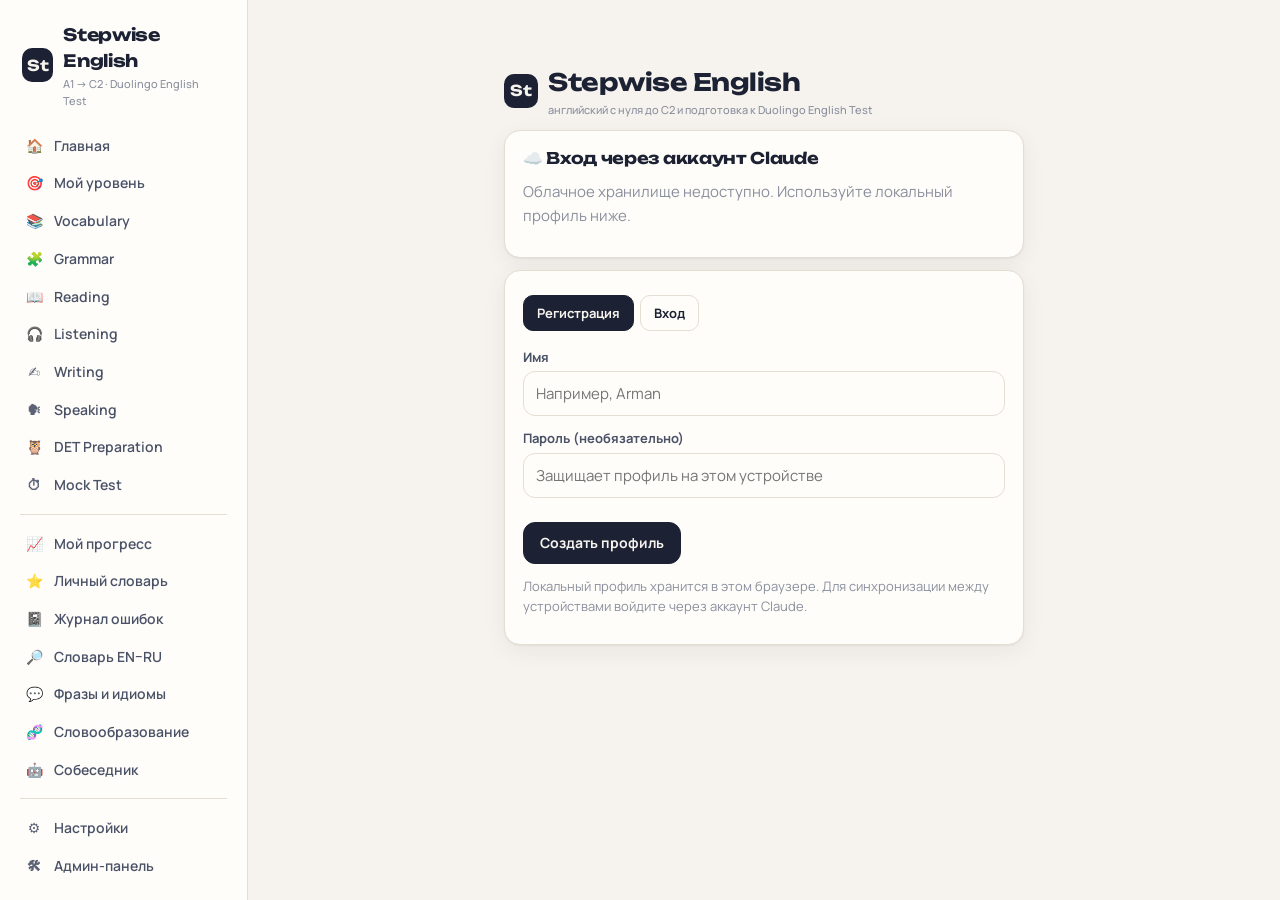
==== commit da118b99: "Мобильная версия: отступы, кнопки карточек, меню, озвучка на iOS Co-Authored-By: Claude Opus 5.5 <no" ====
--- a/index.html
+++ b/index.html
@@ -135,6 +135,8 @@
 .photo{width:100%;max-width:460px;border-radius:14px;border:1px solid var(--line);display:block}
 .kbd{font-family:ui-monospace,monospace;background:var(--surface2);padding:1px 6px;border-radius:5px;font-size:12px}
 .mic.on{background:var(--accent);color:#fff;border-color:var(--accent)}
+.grades{display:grid;grid-template-columns:repeat(4,1fr);gap:8px}.grades .btn{justify-content:center}
+.quick{grid-template-columns:repeat(3,1fr)}
 .hide{display:none!important}
 @media (max-width:880px){
   .app{grid-template-columns:1fr}
@@ -144,6 +146,11 @@
   .main{padding:18px 14px 80px}
   h1{font-size:23px}
   .flash .w{font-size:28px}
+  .grades{grid-template-columns:1fr 1fr}
+  .hero{padding:20px}
+  .modal{padding:20px 16px}
+  .row>select,.row>input{max-width:100%}
+  table.t{font-size:13px}
 }
 
 </style>
@@ -1166,10 +1173,11 @@
   init() { const load = () => { try { this.voices = speechSynthesis.getVoices().filter(v => /^en[-_]/i.test(v.lang)); } catch {} }; try { load(); speechSynthesis.onvoiceschanged = load; } catch {} },
   async initCap() { try { this.tts = await claude.use("tts"); } catch {} },
   voiceFor(accent, idx = 0) { const want = accent.toLowerCase(); const vs = this.voices.filter(v => v.lang.toLowerCase().replace("_", "-") === want); const list = vs.length ? vs : this.voices; return list.length ? list[idx % list.length] : null; },
-  hasBrowser() { return typeof speechSynthesis !== "undefined" && this.voices.length > 0; },
+  hasBrowser() { return typeof speechSynthesis !== "undefined" && typeof SpeechSynthesisUtterance !== "undefined"; },
   async speak(text, opt = {}) {
     const st = S().settings; const rate = opt.rate || st.rate || 1; const accent = opt.accent || st.accent;
     const engine = st.engine;
+    if (!this.voices.length) this.init();
     const useBrowser = (engine === "browser" || (engine === "auto" && (opt.accent || !this.tts))) && this.hasBrowser();
     this.stop();
     if (useBrowser) {
@@ -1306,7 +1314,7 @@
   CUR = h; renderNav(h);
   const name = Object.keys(VIEWS).sort((a, b) => b.length - a.length).find(k => h === k || h.startsWith(k + "-"));
   const arg = name && h.length > name.length ? h.slice(name.length + 1) : "";
-  const v = $("#view"); v.className = "view"; void v.offsetWidth;
+  const v = $("#view"); v.classList.remove("view"); void v.offsetWidth; v.classList.add("view");
   try { v.innerHTML = ""; (VIEWS[name] || VIEWS.home)(v, arg); } catch (e) { console.error(e); v.innerHTML = `<div class="err"><b>Ошибка отображения страницы.</b><br>${esc(e.message || e)}</div>`; }
   window.scrollTo(0, 0); tick();
 }
@@ -1398,7 +1406,7 @@
   ${plan.map(p => `<a href="#${p[2]}" class="opt" style="text-decoration:none;color:inherit;${s.daily.done[p[0]] ? "opacity:.55" : ""}">${s.daily.done[p[0]] ? "✅" : "⬜"} ${esc(p[1])}</a>`).join("")}
   <p class="muted" style="font-size:13px">Количество заданий меняется в <a href="#settings">настройках</a>.</p></div>
   <div class="stack"><div class="card stack"><h2>Рекомендации</h2>${recommendations().map(r => `<div class="note">${esc(r[0])} <a href="#${r[1]}">Перейти →</a></div>`).join("")}</div>
-  <div class="card"><h2>Быстрый доступ</h2><div class="grid g3" style="grid-template-columns:repeat(3,1fr)">${[["vocab", "📚", "Слова"], ["grammar", "🧩", "Грамматика"], ["det", "🦉", "DET"], ["reading", "📖", "Чтение"], ["listening", "🎧", "Аудио"], ["chat", "🤖", "Диалог"]].map(q => `<a href="#${q[0]}" class="card link" style="text-align:center;text-decoration:none;color:inherit;padding:12px"><div style="font-size:22px">${q[1]}</div><b style="font-size:13px">${q[2]}</b></a>`).join("")}</div></div></div></div>`;
+  <div class="card"><h2>Быстрый доступ</h2><div class="grid quick">${[["vocab", "📚", "Слова"], ["grammar", "🧩", "Грамматика"], ["det", "🦉", "DET"], ["reading", "📖", "Чтение"], ["listening", "🎧", "Аудио"], ["chat", "🤖", "Диалог"]].map(q => `<a href="#${q[0]}" class="card link" style="text-align:center;text-decoration:none;color:inherit;padding:12px"><div style="font-size:22px">${q[1]}</div><b style="font-size:13px">${q[2]}</b></a>`).join("")}</div></div></div></div>`;
 };
 
 // ===================== УРОВНИ =====================
@@ -1532,7 +1540,7 @@
   const draw = () => {
     if (i >= words.length) { record("Vocabulary", "Vocabulary", cnt[2] + cnt[3] + cnt[1] * 0.5, words.length, { route: "study-review" }); return studyDone(box, `Не знаю: ${cnt[0]} · Сложно: ${cnt[1]} · Хорошо: ${cnt[2]} · Легко: ${cnt[3]}`, mode); }
     const w = words[i];
-    box.innerHTML = `<div class="card stack"><div class="row between"><span class="pill">${i + 1} / ${words.length}</span>${lv(w.level)}</div><div class="flash"><div class="w">${esc(w.word)}</div><div class="row"><span class="ipa">/${esc(w.ipa)}/</span><span class="rupr">≈ ${esc(w.rupr)}</span>${spk(w.word)}</div><div id="ans" class="hide stack"><div style="font-size:20px;font-weight:700">${esc(w.ru)}</div><div class="ex" style="text-align:left">${esc(w.ex)}<div class="ru">${esc(w.exru)}</div></div></div><button class="btn pri" id="show">Показать ответ</button></div><div id="grades" class="hide grid g4" style="grid-template-columns:repeat(4,1fr)">${["Не знаю", "Сложно", "Хорошо знаю", "Очень легко"].map((g, k) => `<button class="btn" data-g="${k}" style="justify-content:center">${g}</button>`).join("")}</div></div>`;
+    box.innerHTML = `<div class="card stack"><div class="row between"><span class="pill">${i + 1} / ${words.length}</span>${lv(w.level)}</div><div class="flash"><div class="w">${esc(w.word)}</div><div class="row"><span class="ipa">/${esc(w.ipa)}/</span><span class="rupr">≈ ${esc(w.rupr)}</span>${spk(w.word)}</div><div id="ans" class="hide stack"><div style="font-size:20px;font-weight:700">${esc(w.ru)}</div><div class="ex" style="text-align:left">${esc(w.ex)}<div class="ru">${esc(w.exru)}</div></div></div><button class="btn pri" id="show">Показать ответ</button></div><div id="grades" class="hide grades">${["Не знаю", "Сложно", "Хорошо знаю", "Очень легко"].map((g, k) => `<button class="btn" data-g="${k}" style="justify-content:center">${g}</button>`).join("")}</div></div>`;
     if (S().settings.autoplay !== false) Audio.speak(w.word);
     $("#show", box).onclick = () => { $("#ans", box).classList.remove("hide"); $("#grades", box).classList.remove("hide"); $("#show", box).remove(); };
     $$("[data-g]", box).forEach(b => b.onclick = () => { const g = +b.dataset.g; cnt[g]++; SRS.grade(w.id, g); if (g === 0) { logMistake("Vocabulary", `${w.word} — перевод?`, "не вспомнил", w.ru, w.ex).wid = w.id; if (words.length < 40) words.push(w); } i++; draw(); });
@@ -2129,7 +2137,8 @@
     const resumed = Store.resume();
     if (resumed) (Store.state.custom.words || []).forEach(w => addWord(w)), Object.assign(CUSTOM_LESSONS, Store.state.custom.lessons || {});
     applyTheme();
-    $("#menuBtn").onclick = () => $("#side").classList.toggle("open");
+    $("#menuBtn").onclick = e => { e.stopPropagation(); $("#side").classList.toggle("open"); };
+    document.addEventListener("click", e => { const sd = $("#side"); if (sd.classList.contains("open") && !sd.contains(e.target)) sd.classList.remove("open"); });
     window.addEventListener("hashchange", route);
     window.addEventListener("beforeunload", () => { tick(); Store.flush(); });
     document.addEventListener("visibilitychange", () => { if (document.hidden) { tick(); Store.flush(); } });
